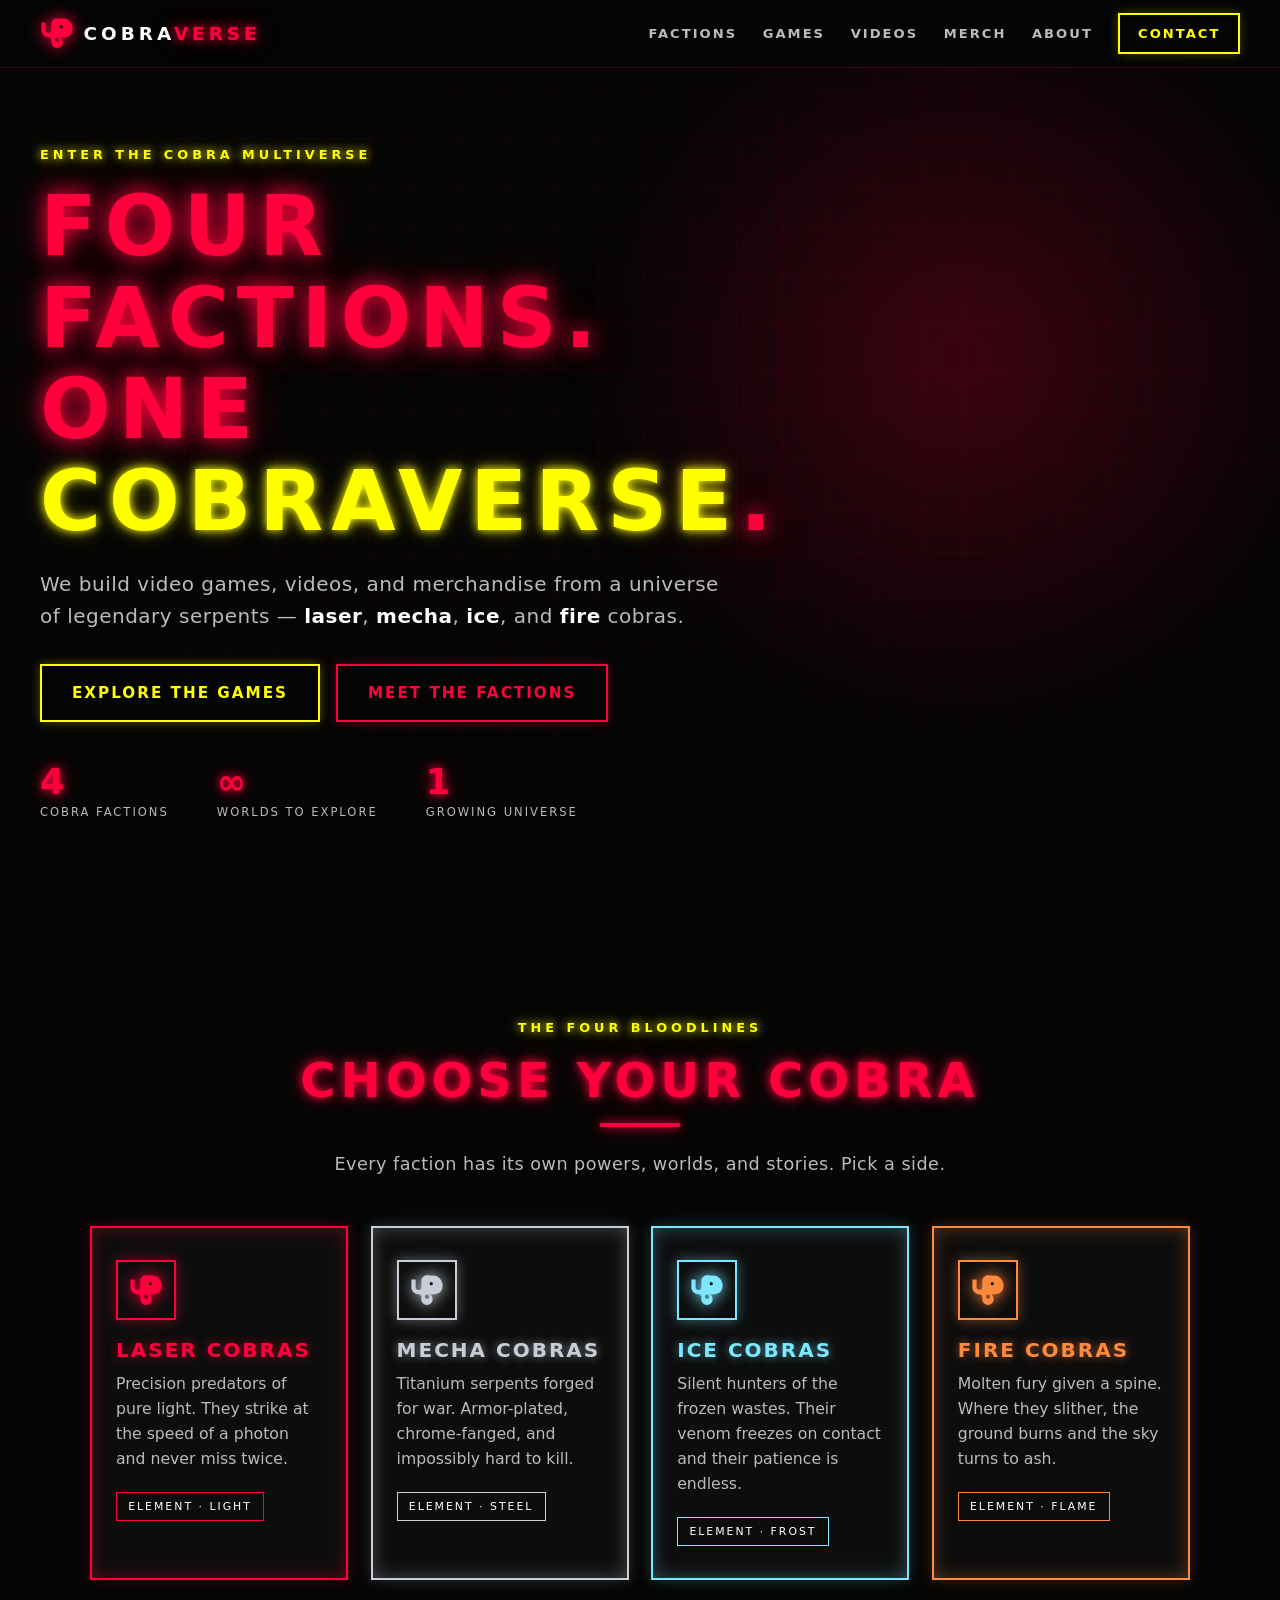
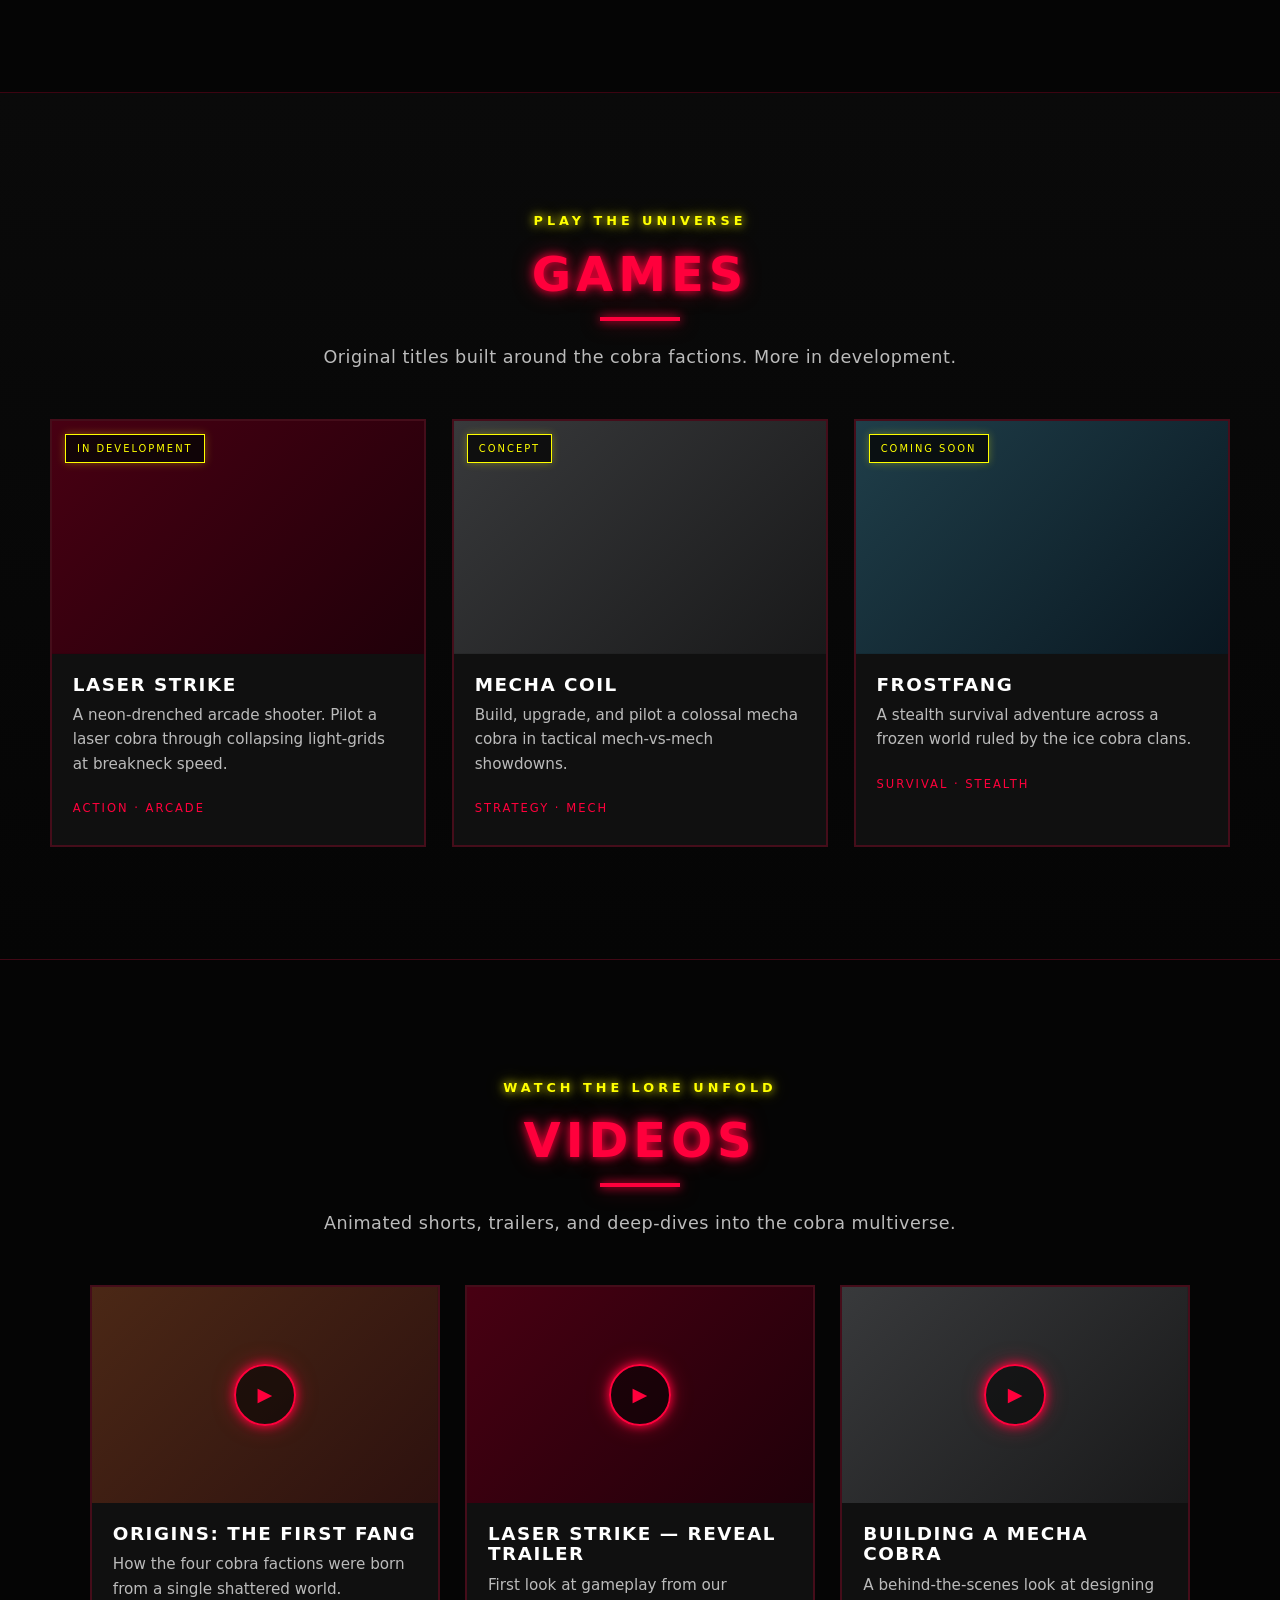
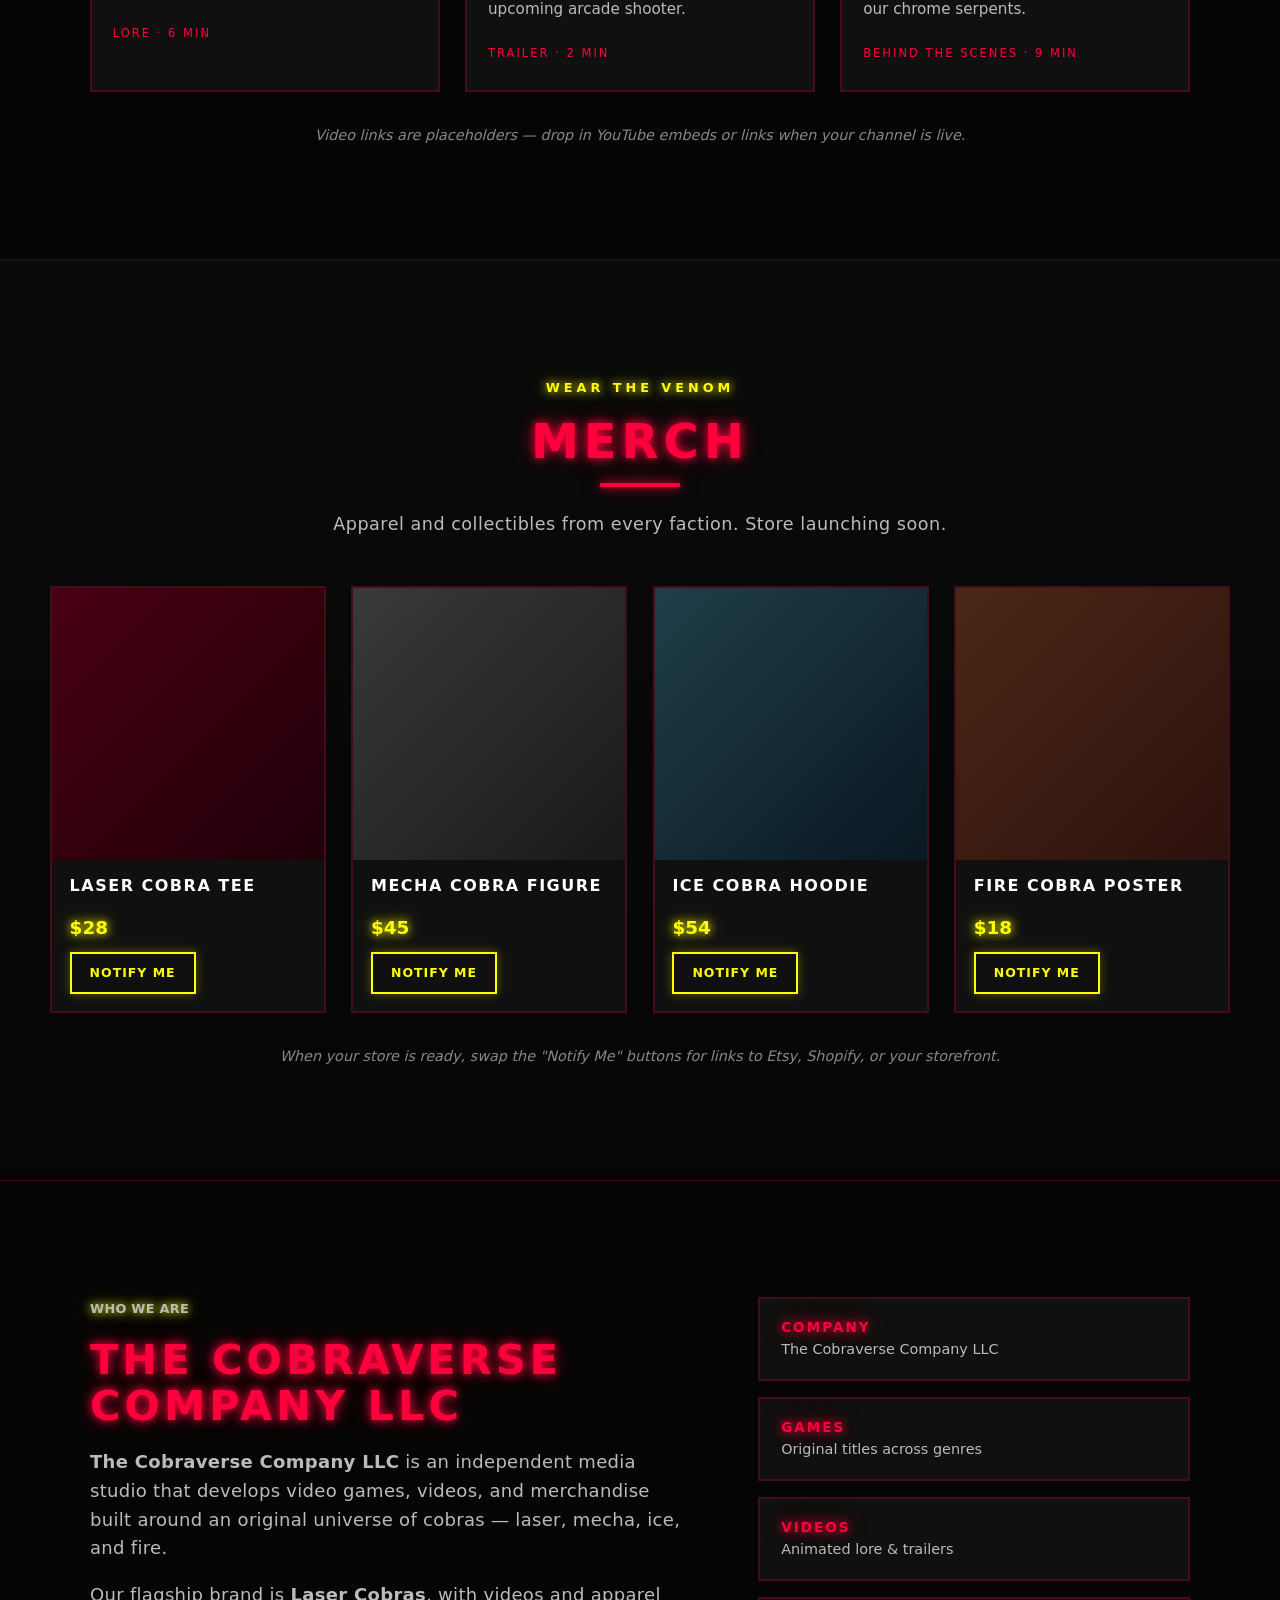
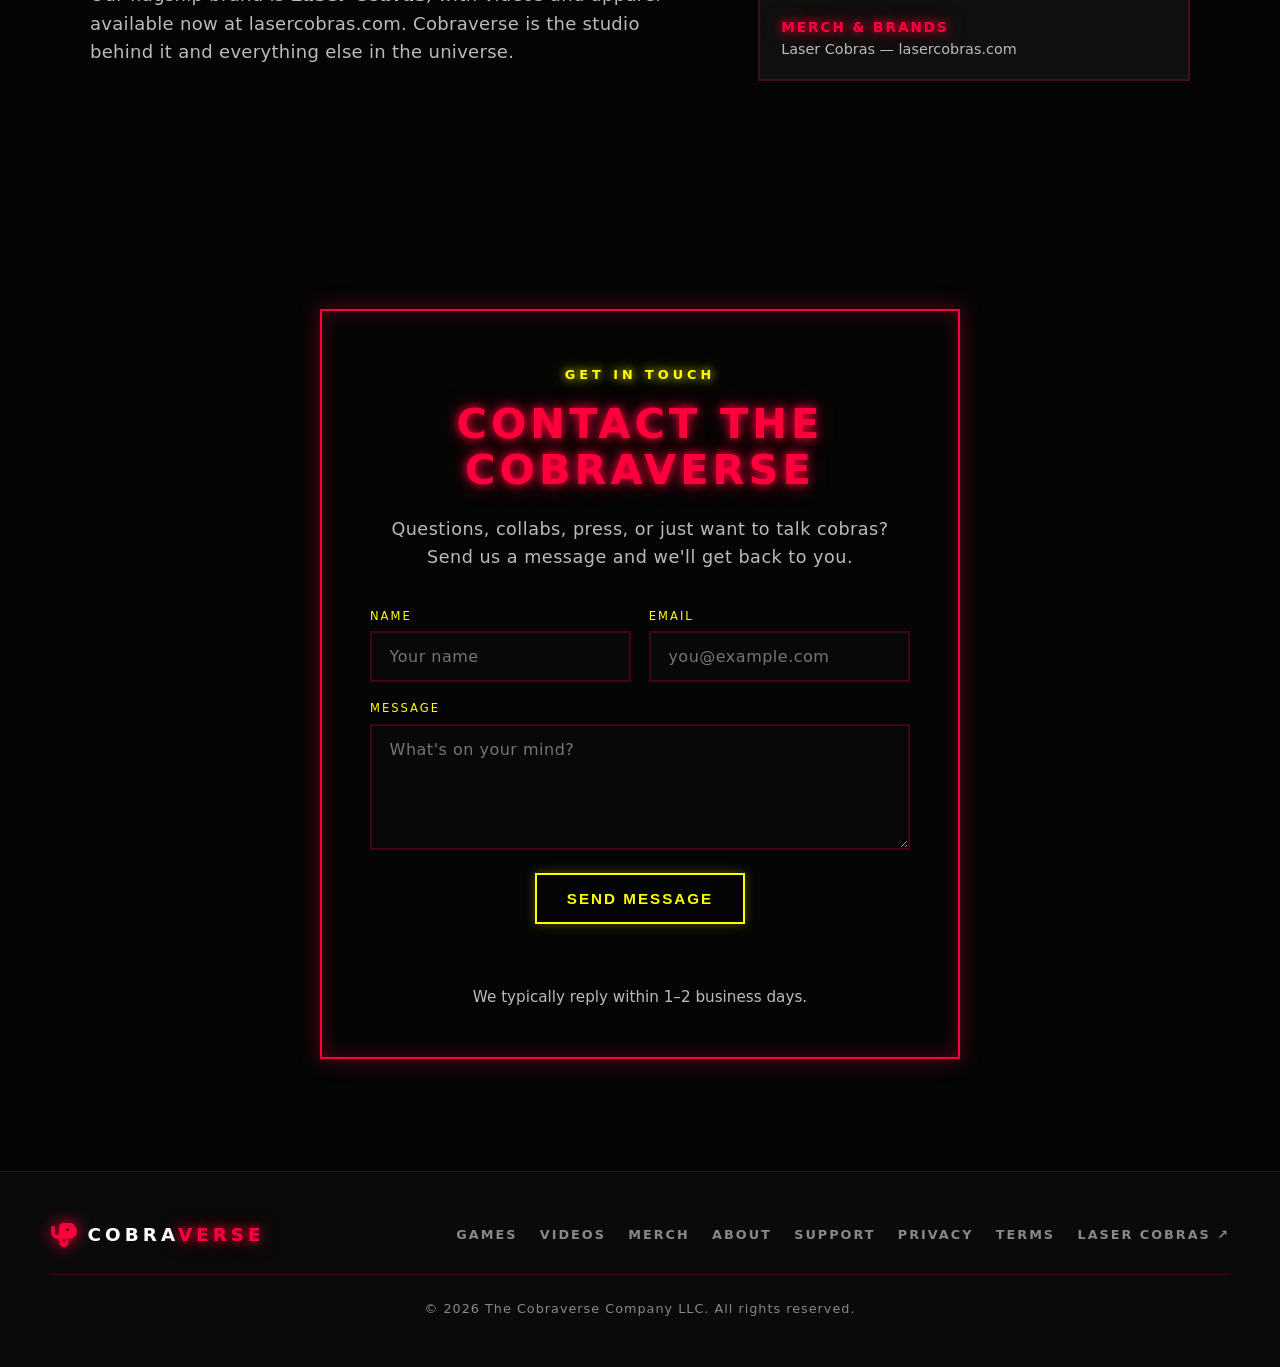
==== index.html @ 9c22b901 "added web3forms key and activated" ====
<!DOCTYPE html>
<html lang="en">
<head>
  <meta charset="UTF-8" />
  <meta name="viewport" content="width=device-width, initial-scale=1.0" />
  <title>Cobraverse — Games, Videos & Merch of the Cobra Multiverse</title>
  <meta name="description" content="Cobraverse builds video games, videos, and merchandise centered on the cobra multiverse — laser cobras, mecha cobras, ice cobras, and fire cobras." />
  <meta name="theme-color" content="#05060a" />

  <!-- Open Graph / social sharing -->
  <meta property="og:title" content="Cobraverse" />
  <meta property="og:description" content="Games, videos & merch from the cobra multiverse. Laser. Mecha. Ice. Fire." />
  <meta property="og:type" content="website" />
  <meta property="og:url" content="https://cobraverse.net" />

  <link rel="icon" href="assets/favicon.svg" type="image/svg+xml" />
  <link rel="stylesheet" href="styles.css" />
</head>
<body>
  <!-- ===== NAV ===== -->
  <header class="nav" id="top">
    <a href="#top" class="brand" aria-label="Cobraverse home">
      <svg class="brand-mark" viewBox="0 0 48 48" width="34" height="34" aria-hidden="true">
        <use href="#cobra-glyph" />
      </svg>
      <span class="brand-text">COBRA<span class="brand-accent">VERSE</span></span>
    </a>
    <nav class="nav-links" aria-label="Primary">
      <a href="#factions">Factions</a>
      <a href="#games">Games</a>
      <a href="#videos">Videos</a>
      <a href="#merch">Merch</a>
      <a href="#about">About</a>
      <a href="#contact" class="nav-cta">Contact</a>
    </nav>
    <button class="nav-toggle" aria-label="Toggle menu" aria-expanded="false">
      <span></span><span></span><span></span>
    </button>
  </header>

  <!-- ===== HERO ===== -->
  <section class="hero">
    <div class="hero-grid" aria-hidden="true"></div>
    <div class="hero-glow" aria-hidden="true"></div>
    <div class="hero-inner">
      <p class="eyebrow">Enter the cobra multiverse</p>
      <h1 class="hero-title">
        Four factions.<br />
        One <span class="grad-text">Cobraverse</span>.
      </h1>
      <p class="hero-sub">
        We build video games, videos, and merchandise from a universe of
        legendary serpents — <strong>laser</strong>, <strong>mecha</strong>,
        <strong>ice</strong>, and <strong>fire</strong> cobras.
      </p>
      <div class="hero-actions">
        <a href="#games" class="btn btn-primary">Explore the Games</a>
        <a href="#factions" class="btn btn-ghost">Meet the Factions</a>
      </div>
      <div class="hero-stats">
        <div><span class="stat-num">4</span><span class="stat-label">Cobra Factions</span></div>
        <div><span class="stat-num">∞</span><span class="stat-label">Worlds to Explore</span></div>
        <div><span class="stat-num">1</span><span class="stat-label">Growing Universe</span></div>
      </div>
    </div>
  </section>

  <!-- ===== FACTIONS ===== -->
  <section class="section" id="factions">
    <div class="section-head">
      <p class="eyebrow">The four bloodlines</p>
      <h2>Choose your cobra</h2>
      <p class="section-lead">Every faction has its own powers, worlds, and stories. Pick a side.</p>
    </div>

    <div class="factions">
      <article class="faction" style="--accent:#ff003c;--accent-2:#ff2d5e">
        <div class="faction-icon"><svg viewBox="0 0 48 48" aria-hidden="true"><use href="#cobra-glyph"/></svg></div>
        <h3>Laser Cobras</h3>
        <p>Precision predators of pure light. They strike at the speed of a photon and never miss twice.</p>
        <span class="faction-tag">Element · Light</span>
      </article>
      <article class="faction" style="--accent:#c8ced8;--accent-2:#7b8aa5">
        <div class="faction-icon"><svg viewBox="0 0 48 48" aria-hidden="true"><use href="#cobra-glyph"/></svg></div>
        <h3>Mecha Cobras</h3>
        <p>Titanium serpents forged for war. Armor-plated, chrome-fanged, and impossibly hard to kill.</p>
        <span class="faction-tag">Element · Steel</span>
      </article>
      <article class="faction" style="--accent:#7ce7ff;--accent-2:#2b6bff">
        <div class="faction-icon"><svg viewBox="0 0 48 48" aria-hidden="true"><use href="#cobra-glyph"/></svg></div>
        <h3>Ice Cobras</h3>
        <p>Silent hunters of the frozen wastes. Their venom freezes on contact and their patience is endless.</p>
        <span class="faction-tag">Element · Frost</span>
      </article>
      <article class="faction" style="--accent:#ff8a3d;--accent-2:#ff2d2d">
        <div class="faction-icon"><svg viewBox="0 0 48 48" aria-hidden="true"><use href="#cobra-glyph"/></svg></div>
        <h3>Fire Cobras</h3>
        <p>Molten fury given a spine. Where they slither, the ground burns and the sky turns to ash.</p>
        <span class="faction-tag">Element · Flame</span>
      </article>
    </div>
  </section>

  <!-- ===== GAMES ===== -->
  <section class="section alt" id="games">
    <div class="section-head">
      <p class="eyebrow">Play the universe</p>
      <h2>Games</h2>
      <p class="section-lead">Original titles built around the cobra factions. More in development.</p>
    </div>

    <div class="cards">
      <article class="card">
        <div class="card-media media-laser"><span class="badge">In Development</span></div>
        <div class="card-body">
          <h3>Laser Strike</h3>
          <p>A neon-drenched arcade shooter. Pilot a laser cobra through collapsing light-grids at breakneck speed.</p>
          <span class="card-meta">Action · Arcade</span>
        </div>
      </article>
      <article class="card">
        <div class="card-media media-mecha"><span class="badge">Concept</span></div>
        <div class="card-body">
          <h3>Mecha Coil</h3>
          <p>Build, upgrade, and pilot a colossal mecha cobra in tactical mech-vs-mech showdowns.</p>
          <span class="card-meta">Strategy · Mech</span>
        </div>
      </article>
      <article class="card">
        <div class="card-media media-ice"><span class="badge">Coming Soon</span></div>
        <div class="card-body">
          <h3>Frostfang</h3>
          <p>A stealth survival adventure across a frozen world ruled by the ice cobra clans.</p>
          <span class="card-meta">Survival · Stealth</span>
        </div>
      </article>
    </div>
  </section>

  <!-- ===== VIDEOS ===== -->
  <section class="section" id="videos">
    <div class="section-head">
      <p class="eyebrow">Watch the lore unfold</p>
      <h2>Videos</h2>
      <p class="section-lead">Animated shorts, trailers, and deep-dives into the cobra multiverse.</p>
    </div>

    <div class="cards">
      <article class="card video-card">
        <div class="card-media media-fire"><span class="play">▶</span></div>
        <div class="card-body">
          <h3>Origins: The First Fang</h3>
          <p>How the four cobra factions were born from a single shattered world.</p>
          <span class="card-meta">Lore · 6 min</span>
        </div>
      </article>
      <article class="card video-card">
        <div class="card-media media-laser"><span class="play">▶</span></div>
        <div class="card-body">
          <h3>Laser Strike — Reveal Trailer</h3>
          <p>First look at gameplay from our upcoming arcade shooter.</p>
          <span class="card-meta">Trailer · 2 min</span>
        </div>
      </article>
      <article class="card video-card">
        <div class="card-media media-mecha"><span class="play">▶</span></div>
        <div class="card-body">
          <h3>Building a Mecha Cobra</h3>
          <p>A behind-the-scenes look at designing our chrome serpents.</p>
          <span class="card-meta">Behind the scenes · 9 min</span>
        </div>
      </article>
    </div>
    <p class="section-note">Video links are placeholders — drop in YouTube embeds or links when your channel is live.</p>
  </section>

  <!-- ===== MERCH ===== -->
  <section class="section alt" id="merch">
    <div class="section-head">
      <p class="eyebrow">Wear the venom</p>
      <h2>Merch</h2>
      <p class="section-lead">Apparel and collectibles from every faction. Store launching soon.</p>
    </div>

    <div class="cards merch-cards">
      <article class="card merch">
        <div class="card-media media-laser"></div>
        <div class="card-body">
          <h3>Laser Cobra Tee</h3>
          <span class="price">$28</span>
          <a href="#contact" class="btn btn-small">Notify Me</a>
        </div>
      </article>
      <article class="card merch">
        <div class="card-media media-mecha"></div>
        <div class="card-body">
          <h3>Mecha Cobra Figure</h3>
          <span class="price">$45</span>
          <a href="#contact" class="btn btn-small">Notify Me</a>
        </div>
      </article>
      <article class="card merch">
        <div class="card-media media-ice"></div>
        <div class="card-body">
          <h3>Ice Cobra Hoodie</h3>
          <span class="price">$54</span>
          <a href="#contact" class="btn btn-small">Notify Me</a>
        </div>
      </article>
      <article class="card merch">
        <div class="card-media media-fire"></div>
        <div class="card-body">
          <h3>Fire Cobra Poster</h3>
          <span class="price">$18</span>
          <a href="#contact" class="btn btn-small">Notify Me</a>
        </div>
      </article>
    </div>
    <p class="section-note">When your store is ready, swap the "Notify Me" buttons for links to Etsy, Shopify, or your storefront.</p>
  </section>

  <!-- ===== ABOUT ===== -->
  <section class="section about" id="about">
    <div class="about-grid">
      <div>
        <p class="eyebrow">Who we are</p>
        <h2>The Cobraverse Company LLC</h2>
        <p>
          <strong>The Cobraverse Company LLC</strong> is an independent media
          studio that develops video games, videos, and merchandise built around
          an original universe of cobras — laser, mecha, ice, and fire.
        </p>
        <p>
          Our flagship brand is <strong>Laser Cobras</strong>, with videos and
          apparel available now at
          <a href="https://lasercobras.com" target="_blank" rel="noopener">lasercobras.com</a>.
          Cobraverse is the studio behind it and everything else in the universe.
        </p>
      </div>
      <ul class="about-list">
        <li><strong>Company</strong><span>The Cobraverse Company LLC</span></li>
        <li><strong>Games</strong><span>Original titles across genres</span></li>
        <li><strong>Videos</strong><span>Animated lore &amp; trailers</span></li>
        <li><strong>Merch &amp; Brands</strong><span>Laser Cobras — lasercobras.com</span></li>
      </ul>
    </div>
  </section>

  <!-- ===== CONTACT / NEWSLETTER ===== -->
  <section class="section contact" id="contact">
    <div class="contact-inner">
      <p class="eyebrow">Get in touch</p>
      <h2>Contact the Cobraverse</h2>
      <p class="section-lead">Questions, collabs, press, or just want to talk cobras? Send us a message and we'll get back to you.</p>

      <!--
        This form emails you via Web3Forms (free, no account needed).
        SETUP: go to https://web3forms.com, enter your company email, and
        they'll email you an "access key". Paste it into the value below,
        replacing YOUR_WEB3FORMS_ACCESS_KEY. Submissions land in your inbox
        without exposing your email address on the page.
      -->
      <form class="contact-form" id="contact-form" data-endpoint="https://api.web3forms.com/submit">
        <input type="hidden" name="access_key" value="da7d3cef-fcfe-419f-ab47-0f687cd236f9" />
        <input type="hidden" name="subject" value="New message from cobraverse.net" />
        <input type="hidden" name="from_name" value="Cobraverse Website" />
        <!-- Spam honeypot: real people leave this empty -->
        <input type="checkbox" name="botcheck" tabindex="-1" autocomplete="off" style="display:none" aria-hidden="true" />

        <div class="field-row">
          <label class="field">
            <span>Name</span>
            <input type="text" name="name" placeholder="Your name" required />
          </label>
          <label class="field">
            <span>Email</span>
            <input type="email" name="email" placeholder="you@example.com" required />
          </label>
        </div>
        <label class="field">
          <span>Message</span>
          <textarea name="message" rows="5" placeholder="What's on your mind?" required></textarea>
        </label>
        <button type="submit" class="btn btn-primary">Send Message</button>
        <p class="form-status" id="form-status" role="status" aria-live="polite"></p>
      </form>
      <p class="contact-alt">We typically reply within 1–2 business days.</p>
    </div>
  </section>

  <!-- ===== FOOTER ===== -->
  <footer class="footer">
    <div class="footer-inner">
      <div class="brand">
        <svg class="brand-mark" viewBox="0 0 48 48" width="28" height="28" aria-hidden="true"><use href="#cobra-glyph"/></svg>
        <span class="brand-text">COBRA<span class="brand-accent">VERSE</span></span>
      </div>
      <nav class="footer-links" aria-label="Footer">
        <a href="#games">Games</a>
        <a href="#videos">Videos</a>
        <a href="#merch">Merch</a>
        <a href="#about">About</a>
        <a href="support.html">Support</a>
        <a href="privacy.html">Privacy</a>
        <a href="terms.html">Terms</a>
        <a href="https://lasercobras.com" target="_blank" rel="noopener">Laser Cobras ↗</a>
      </nav>
      <p class="copyright">© <span id="year"></span> The Cobraverse Company LLC. All rights reserved.</p>
    </div>
  </footer>

  <!-- Shared SVG cobra glyph (referenced via <use>) -->
  <svg width="0" height="0" style="position:absolute" aria-hidden="true">
    <symbol id="cobra-glyph" viewBox="0 0 48 48">
      <path fill="currentColor" d="M24 3c-4.4 0-8 3.6-8 8v9c0 2.2-1.8 4-4 4s-4-1.8-4-4V9H2v11c0 5.5 4.5 10 10 10 2.2 0 4 1.8 4 4v3c0 4.4 3.6 8 8 8s8-3.6 8-8c0-2.8-1.4-5.2-3.6-6.6C42.3 30.9 46 24.9 46 18c0-1.3-.2-2.6-.5-3.8C44 8 39 3.5 33 3.5c-1 0-2 .1-3 .4C28.6 3.3 26.4 3 24 3zm0 33.5a3 3 0 110-6 3 3 0 010 6z"/>
      <circle cx="30" cy="15" r="2.2" fill="#05060a"/>
    </symbol>
  </svg>

  <script src="script.js"></script>

  <!--
    Visitor analytics via GoatCounter (privacy-friendly, no cookies).
    SETUP: this points at "cobraverse.goatcounter.com". Log in to your
    GoatCounter account (the same one used for lasercobras) and add a new
    site with the code "cobraverse" so it resolves. To instead share the
    existing site's stats, change the code below to "lasercobras".
    Dashboard: https://cobraverse.goatcounter.com
  -->
  <script data-goatcounter="https://cobraverse.goatcounter.com/count"
          async src="//gc.zgo.at/count.js"></script>
</body>
</html>
---- styles.css ----
/* ============================================================
   COBRAVERSE — styles.css
   Neon arcade style matched to lasercobras.com:
   red (#ff003c) + yellow (#ffff00) on near-black, heavy glow,
   uppercase wide-tracked type, Segoe UI.
   Plain CSS, no build step. Hosted on GitHub Pages.
   ============================================================ */

:root {
  --bg:        #050505;
  --bg-2:      #0a0a0a;
  --bg-3:      #0d0d0d;
  --surface:   #101010;
  --red:       #ff003c;   /* laser red — primary accent */
  --yellow:    #ffff00;   /* neon yellow — secondary accent */
  --text:      #ffffff;
  --muted:     #bbbbbb;
  --muted-2:   #888888;
  --line:      rgba(255,0,60,0.22);
  --radius:    4px;
  --maxw:      1180px;
  --ease:      cubic-bezier(.2,.7,.2,1);
  --glow-red:  0 0 10px #ff003c, 0 0 20px rgba(255,0,60,.5);
  --glow-yel:  0 0 10px #ffff00, 0 0 20px rgba(255,255,0,.4);
}

* { margin: 0; padding: 0; box-sizing: border-box; }

html { scroll-behavior: smooth; scroll-padding-top: 84px; overflow-x: hidden; }

body {
  background-color: var(--bg);
  color: var(--text);
  font-family: 'Segoe UI', system-ui, -apple-system, Roboto, sans-serif;
  font-size: 18px;
  line-height: 1.6;
  -webkit-font-smoothing: antialiased;
  overflow-x: hidden;
}

h1, h2, h3 { text-transform: uppercase; line-height: 1.1; }

a { color: inherit; text-decoration: none; }
img { max-width: 100%; display: block; }

/* Reusable neon divider (matches .laser-divider on lasercobras.com) */
.laser-divider {
  height: 1px;
  width: 80%;
  max-width: 1000px;
  background: linear-gradient(90deg, transparent, var(--red), transparent);
  margin: 0 auto;
  box-shadow: 0 0 10px var(--red);
}
.glow-bar {
  height: 4px; width: 90px;
  background: var(--red);
  margin: 18px auto 0;
  box-shadow: var(--glow-red);
}

/* ---------- Buttons ---------- */
.btn {
  display: inline-flex;
  align-items: center;
  justify-content: center;
  gap: .5rem;
  padding: 15px 30px;
  font-weight: 800;
  font-size: .95rem;
  letter-spacing: 2px;
  text-transform: uppercase;
  cursor: pointer;
  background: transparent;
  border: 2px solid var(--yellow);
  color: var(--yellow) !important;
  box-shadow: 0 0 10px rgba(255,255,0,.3);
  transition: all .3s ease;
}
.btn-primary:hover {
  background: var(--yellow);
  color: #000 !important;
  box-shadow: 0 0 25px var(--yellow);
  transform: scale(1.05);
}
.btn-ghost {
  border-color: var(--red);
  color: var(--red) !important;
  box-shadow: 0 0 10px rgba(255,0,60,.3);
}
.btn-ghost:hover {
  background: var(--red);
  color: #000 !important;
  box-shadow: 0 0 25px var(--red);
  transform: scale(1.05);
}
.btn-small { padding: 9px 18px; font-size: .78rem; letter-spacing: 1px; }

/* ---------- Nav ---------- */
.nav {
  position: fixed; top: 0; left: 0; right: 0; z-index: 50;
  display: flex; align-items: center; justify-content: space-between;
  padding: .8rem clamp(1rem, 4vw, 2.5rem);
  background: rgba(5,5,5,.82);
  backdrop-filter: blur(10px);
  border-bottom: 1px solid var(--line);
}
.brand { display: flex; align-items: center; gap: .6rem; }
.brand-mark { color: var(--red); filter: drop-shadow(0 0 8px var(--red)); }
.brand-text { font-weight: 800; font-size: 1.15rem; letter-spacing: 4px; text-transform: uppercase; }
.brand-accent { color: var(--red); text-shadow: var(--glow-red); }

.nav-links { display: flex; align-items: center; gap: clamp(1rem, 2vw, 1.7rem); }
.nav-links a {
  font-weight: 700; font-size: .82rem; letter-spacing: 2px; text-transform: uppercase;
  color: var(--muted); transition: color .2s, text-shadow .2s;
}
.nav-links a:hover { color: var(--red); text-shadow: var(--glow-red); }
.nav-cta {
  padding: .5rem 1.1rem;
  border: 2px solid var(--yellow);
  color: var(--yellow) !important;
  box-shadow: 0 0 10px rgba(255,255,0,.25);
}
.nav-cta:hover { background: var(--yellow); color: #000 !important; text-shadow: none !important; }

.nav-toggle { display: none; flex-direction: column; gap: 5px; background: none; border: none; cursor: pointer; padding: 6px; }
.nav-toggle span { width: 26px; height: 2px; background: var(--red); border-radius: 2px; box-shadow: var(--glow-red); transition: .3s; }

/* ---------- Hero ---------- */
.hero {
  position: relative;
  min-height: 100vh;
  display: flex;
  align-items: center;
  padding: 120px clamp(1rem, 4vw, 2.5rem) 60px;
  overflow: hidden;
}
.hero-grid {
  position: absolute; inset: 0;
  background-image:
    linear-gradient(rgba(255,0,60,.06) 1px, transparent 1px),
    linear-gradient(90deg, rgba(255,0,60,.06) 1px, transparent 1px);
  background-size: 46px 46px;
  mask-image: radial-gradient(ellipse 80% 60% at 50% 40%, #000 40%, transparent 100%);
  animation: gridpan 30s linear infinite;
}
@keyframes gridpan { to { background-position: 46px 46px; } }
.hero-glow {
  position: absolute; top: -10%; right: -10%;
  width: 70vw; height: 70vw; max-width: 900px; max-height: 900px;
  background: radial-gradient(circle, rgba(255,0,60,.22), transparent 60%);
  filter: blur(20px); pointer-events: none;
}
.hero::after {
  /* Hero cobra art — drop your image at assets/hero.png (transparent PNG best) */
  content: "";
  position: absolute; right: clamp(-6rem, -2vw, 0px); bottom: 0;
  width: min(52vw, 720px); height: 90%;
  background: url('assets/hero.png') no-repeat center right / contain;
  filter: drop-shadow(0 0 40px rgba(255,0,60,.55));
  pointer-events: none; opacity: .96;
  animation: pulse 4s infinite ease-in-out;
}
@keyframes pulse { 0%,100% { transform: scale(1); } 50% { transform: scale(1.03); } }
.hero-inner { position: relative; z-index: 2; max-width: 700px; }

.eyebrow {
  display: inline-block; margin-bottom: 1rem;
  font-size: .8rem; font-weight: 800; letter-spacing: 4px; text-transform: uppercase;
  color: var(--yellow); text-shadow: var(--glow-yel);
}
.hero-title {
  margin-bottom: 1.3rem;
  font-size: clamp(2.6rem, 8vw, 5.2rem);
  font-weight: 800;
  letter-spacing: 8px;
  color: var(--red);
  text-shadow: 0 0 20px #ff003c, 0 0 40px rgba(255,0,60,.5);
}
.grad-text { color: var(--yellow); text-shadow: var(--glow-yel); }
.hero-sub { font-size: clamp(1.05rem, 2vw, 1.25rem); color: var(--muted); max-width: 34em; letter-spacing: .5px; }
.hero-sub strong { color: var(--text); }
.hero-actions { display: flex; flex-wrap: wrap; gap: 1rem; margin: 2rem 0 2.6rem; }

.hero-stats { display: flex; gap: clamp(1.5rem, 4vw, 3rem); }
.hero-stats > div { display: flex; flex-direction: column; }
.stat-num { font-size: 2.2rem; font-weight: 800; color: var(--red); text-shadow: var(--glow-red); line-height: 1; }
.stat-label { font-size: .72rem; color: var(--muted); text-transform: uppercase; letter-spacing: 2px; margin-top: 4px; }

/* ---------- Sections ---------- */
.section { padding: clamp(4rem, 9vw, 7rem) clamp(1rem, 4vw, 2.5rem); max-width: var(--maxw); margin: 0 auto; }
.section.alt { max-width: none; background: linear-gradient(180deg, var(--bg-2), var(--bg)); border-top: 1px solid var(--line); border-bottom: 1px solid var(--line); }
.section.alt > * { max-width: var(--maxw); margin-left: auto; margin-right: auto; }
.section-head { text-align: center; max-width: 680px; margin: 0 auto 3rem; }
.section-head h2 {
  font-size: clamp(2rem, 5vw, 3rem); letter-spacing: 5px; margin-bottom: .3rem;
  color: var(--red); text-shadow: var(--glow-red);
}
.section-head .eyebrow { color: var(--yellow); }
.section-head h2::after { content: ""; display: block; height: 4px; width: 80px; margin: 16px auto 0; background: var(--red); box-shadow: var(--glow-red); }
.section-lead { color: var(--muted); font-size: 1.1rem; margin-top: 1.4rem; letter-spacing: .5px; }
.section-note { text-align: center; color: var(--muted-2); font-size: .9rem; margin-top: 2rem; font-style: italic; }

/* ---------- Factions ---------- */
.factions { display: grid; grid-template-columns: repeat(4, 1fr); gap: 1.4rem; }
.faction {
  position: relative;
  padding: 2rem 1.5rem;
  border: 2px solid var(--accent);
  background: var(--bg-3);
  box-shadow: inset 0 0 18px color-mix(in srgb, var(--accent) 30%, transparent), 0 0 14px color-mix(in srgb, var(--accent) 22%, transparent);
  overflow: hidden;
  transition: transform .3s var(--ease), box-shadow .3s;
}
.faction:hover {
  transform: translateY(-6px);
  box-shadow: inset 0 0 26px color-mix(in srgb, var(--accent) 45%, transparent), 0 0 26px color-mix(in srgb, var(--accent) 45%, transparent);
}
.faction-icon {
  width: 60px; height: 60px; display: grid; place-items: center;
  border: 2px solid var(--accent); color: var(--accent);
  box-shadow: 0 0 12px color-mix(in srgb, var(--accent) 45%, transparent);
  margin-bottom: 1.2rem;
}
.faction-icon svg { width: 34px; height: 34px; filter: drop-shadow(0 0 8px var(--accent)); }
.faction h3 { margin-bottom: .6rem; font-size: 1.25rem; letter-spacing: 2px; color: var(--accent); text-shadow: 0 0 10px color-mix(in srgb, var(--accent) 60%, transparent); }
.faction p { margin-bottom: 1.2rem; color: var(--muted); font-size: .98rem; }
.faction-tag {
  display: inline-block; font-size: .68rem; letter-spacing: 2px; text-transform: uppercase;
  color: var(--text); padding: .3rem .7rem; border: 1px solid var(--accent);
}

/* ---------- Cards (games / videos / merch) ---------- */
.cards { display: grid; grid-template-columns: repeat(3, 1fr); gap: 1.6rem; }
.merch-cards { grid-template-columns: repeat(4, 1fr); }
.card {
  border: 2px solid var(--line);
  background: var(--surface);
  overflow: hidden;
  transition: transform .3s var(--ease), border-color .3s, box-shadow .3s;
}
.card:hover { transform: translateY(-6px); border-color: var(--red); box-shadow: inset 0 0 18px rgba(255,0,60,.18), 0 0 22px rgba(255,0,60,.35); }
.card-media { position: relative; aspect-ratio: 16 / 10; background-size: cover; background-position: center; display: grid; place-items: center; }
.merch .card-media { aspect-ratio: 1 / 1; }
/* Faction-tinted image slots (gradient fallback until real images are added) */
.media-laser { background-image: url('assets/laser.png'), linear-gradient(135deg,#ff003c33,#7a001c11); background-color:#1a0008; }
.media-mecha { background-image: url('assets/mecha.png'), linear-gradient(135deg,#c8ced833,#5a606c11); background-color:#141414; }
.media-ice   { background-image: url('assets/ice.png'),   linear-gradient(135deg,#7ce7ff33,#1b4a6611); background-color:#08141c; }
.media-fire  { background-image: url('assets/fire.png'),  linear-gradient(135deg,#ff8a3d33,#ff2d2d11); background-color:#1e0f0c; }
.media-laser, .media-mecha, .media-ice, .media-fire { background-repeat:no-repeat; background-position:center; background-size:cover; }

.badge {
  position: absolute; top: .8rem; left: .8rem;
  font-size: .62rem; letter-spacing: 2px; text-transform: uppercase;
  padding: .35rem .7rem;
  background: rgba(5,5,5,.8); border: 1px solid var(--yellow); color: var(--yellow);
  box-shadow: 0 0 8px rgba(255,255,0,.3);
}
.play {
  width: 62px; height: 62px; border-radius: 50%; display: grid; place-items: center;
  background: rgba(5,5,5,.55); border: 2px solid var(--red); color: var(--red);
  font-size: 1.2rem; box-shadow: var(--glow-red); transition: transform .2s, background .2s, color .2s;
}
.video-card:hover .play { transform: scale(1.12); background: var(--red); color: #000; }
.card-body { padding: 1.3rem 1.3rem 1.5rem; }
.card-body h3 { margin-bottom: .5rem; font-size: 1.15rem; letter-spacing: 1.5px; color: var(--text); }
.card-body p { margin-bottom: 1rem; color: var(--muted); font-size: .95rem; }
.card-meta { font-size: .72rem; letter-spacing: 2px; text-transform: uppercase; color: var(--red); }

.merch .card-body { display: flex; flex-direction: column; align-items: flex-start; gap: .6rem; padding: 1.1rem; }
.merch .card-body h3 { font-size: 1rem; }
.price { font-weight: 800; color: var(--yellow); font-size: 1.15rem; text-shadow: var(--glow-yel); }

/* ---------- About ---------- */
.about-grid { display: grid; grid-template-columns: 1.4fr 1fr; gap: clamp(2rem, 5vw, 4rem); align-items: center; }
.about h2 { font-size: clamp(1.8rem, 4vw, 2.6rem); letter-spacing: 4px; margin-bottom: 1.2rem; color: var(--red); text-shadow: var(--glow-red); }
.about p { color: var(--muted); margin-bottom: 1.1rem; letter-spacing: .3px; }
.about-list { list-style: none; display: grid; gap: 1rem; }
.about-list li {
  display: flex; flex-direction: column;
  padding: 1.1rem 1.3rem; border: 2px solid var(--line); background: var(--surface);
}
.about-list strong { color: var(--red); font-size: .85rem; letter-spacing: 2px; text-transform: uppercase; text-shadow: var(--glow-red); }
.about-list span { color: var(--muted); font-size: .9rem; }

/* ---------- Contact ---------- */
.contact { text-align: center; }
.contact-inner {
  max-width: 640px; margin: 0 auto;
  border: 2px solid var(--red);
  box-shadow: inset 0 0 20px rgba(255,0,60,.25), 0 0 20px rgba(255,0,60,.35);
  padding: clamp(1.6rem, 5vw, 3rem);
}
.contact h2 { font-size: clamp(1.8rem, 4vw, 2.6rem); letter-spacing: 4px; margin-bottom: .3rem; color: var(--red); text-shadow: var(--glow-red); }
.contact-form { margin: 2.2rem 0 1rem; text-align: left; display: grid; gap: 1.1rem; }
.field-row { display: grid; grid-template-columns: 1fr 1fr; gap: 1.1rem; }
.field { display: flex; flex-direction: column; gap: .4rem; }
.field > span { font-size: .72rem; letter-spacing: 2px; text-transform: uppercase; color: var(--yellow); }
.contact-form input,
.contact-form textarea {
  width: 100%; padding: .85rem 1.1rem;
  border: 2px solid var(--line); background: #080808; color: var(--text);
  font-family: inherit; font-size: 1rem; letter-spacing: .5px; resize: vertical;
}
.contact-form input:focus,
.contact-form textarea:focus { outline: none; border-color: var(--red); box-shadow: 0 0 12px rgba(255,0,60,.4); }
.contact-form .btn { justify-self: center; margin-top: .3rem; }
.form-status { text-align: center; font-size: .95rem; margin-top: .2rem; min-height: 1.2em; letter-spacing: .5px; }
.form-status.ok { color: var(--yellow); text-shadow: var(--glow-yel); }
.form-status.err { color: var(--red); text-shadow: var(--glow-red); }
.contact-alt { margin-top: 1.4rem; color: var(--muted); font-size: .95rem; }
.contact-alt a { color: var(--yellow); }

/* ---------- Footer ---------- */
.footer { border-top: 1px solid var(--line); background: var(--bg-2); padding: 3rem clamp(1rem,4vw,2.5rem); }
.footer-inner { max-width: var(--maxw); margin: 0 auto; display: flex; flex-wrap: wrap; align-items: center; justify-content: space-between; gap: 1.5rem; }
.footer-links { display: flex; flex-wrap: wrap; gap: 1.4rem; }
.footer-links a { color: var(--muted-2); font-weight: 700; font-size: .8rem; letter-spacing: 2px; text-transform: uppercase; transition: color .2s, text-shadow .2s; }
.footer-links a:hover { color: var(--red); text-shadow: var(--glow-red); }
.copyright { color: var(--muted-2); font-size: .8rem; width: 100%; text-align: center; border-top: 1px solid var(--line); padding-top: 1.5rem; letter-spacing: 1px; }
.copyright a { color: var(--red); }

/* ---------- Legal / support pages ---------- */
.legal { max-width: 820px; margin: 0 auto; padding: 130px clamp(1rem, 4vw, 2.5rem) 5rem; }
.legal .eyebrow { color: var(--yellow); }
.legal h1 { font-size: clamp(2rem, 6vw, 3rem); letter-spacing: 5px; color: var(--red); text-shadow: var(--glow-red); margin-bottom: .4rem; }
.legal .updated { color: var(--muted-2); font-size: .85rem; letter-spacing: 1px; text-transform: uppercase; margin-bottom: 2.5rem; }
.legal h2 { font-size: 1.35rem; letter-spacing: 2px; color: var(--yellow); text-shadow: var(--glow-yel); margin: 2.5rem 0 .9rem; }
.legal h3 { font-size: 1.05rem; letter-spacing: 1px; color: var(--text); margin: 1.6rem 0 .6rem; }
.legal p, .legal li { color: var(--muted); letter-spacing: .3px; }
.legal p { margin-bottom: 1rem; }
.legal ul { margin: 0 0 1rem 1.3rem; display: grid; gap: .5rem; }
.legal a { color: var(--yellow); text-decoration: underline; text-underline-offset: 3px; }
.legal a:hover { text-shadow: var(--glow-yel); }
.legal strong { color: var(--text); }
.legal .callout {
  border: 2px solid var(--red); background: var(--surface);
  box-shadow: inset 0 0 16px rgba(255,0,60,.18), 0 0 14px rgba(255,0,60,.25);
  padding: 1.4rem 1.6rem; margin: 2rem 0;
}
.legal .callout p:last-child { margin-bottom: 0; }
.legal .disclaimer { color: var(--muted-2); font-size: .85rem; font-style: italic; border-top: 1px solid var(--line); margin-top: 3rem; padding-top: 1.5rem; }
.back-link { display: inline-block; margin-bottom: 2rem; color: var(--muted); font-size: .8rem; letter-spacing: 2px; text-transform: uppercase; }
.back-link:hover { color: var(--red); text-shadow: var(--glow-red); }

/* ---------- Reveal on scroll ---------- */
.reveal { opacity: 0; transform: translateY(24px); transition: opacity .7s var(--ease), transform .7s var(--ease); }
.reveal.in { opacity: 1; transform: none; }

/* ---------- Responsive ---------- */
@media (max-width: 960px) {
  .factions { grid-template-columns: repeat(2, 1fr); }
  .cards, .merch-cards { grid-template-columns: repeat(2, 1fr); }
  .about-grid { grid-template-columns: 1fr; }
  .hero::after { opacity: .3; width: 80vw; }
  .hero-title { letter-spacing: 5px; }
}
@media (max-width: 720px) {
  .nav-links {
    position: fixed; inset: 60px 0 auto 0;
    flex-direction: column; align-items: stretch; gap: 0;
    background: rgba(5,5,5,.98); backdrop-filter: blur(12px);
    border-bottom: 1px solid var(--line);
    padding: 1rem clamp(1rem,4vw,2.5rem) 1.6rem;
    transform: translateY(-120%); transition: transform .35s var(--ease);
  }
  .nav-links.open { transform: translateY(0); }
  .nav-links a { padding: .9rem 0; border-bottom: 1px solid var(--line); }
  .nav-cta { text-align: center; margin-top: .8rem; }
  .nav-toggle { display: flex; }
  .nav-toggle.open span:nth-child(1) { transform: translateY(7px) rotate(45deg); }
  .nav-toggle.open span:nth-child(2) { opacity: 0; }
  .nav-toggle.open span:nth-child(3) { transform: translateY(-7px) rotate(-45deg); }
}
@media (max-width: 520px) {
  .cards, .merch-cards, .factions { grid-template-columns: 1fr; }
  .hero::after { display: none; }
  body { font-size: 17px; }
}

@media (prefers-reduced-motion: reduce) {
  * { animation: none !important; scroll-behavior: auto; }
  .reveal { opacity: 1; transform: none; transition: none; }
}
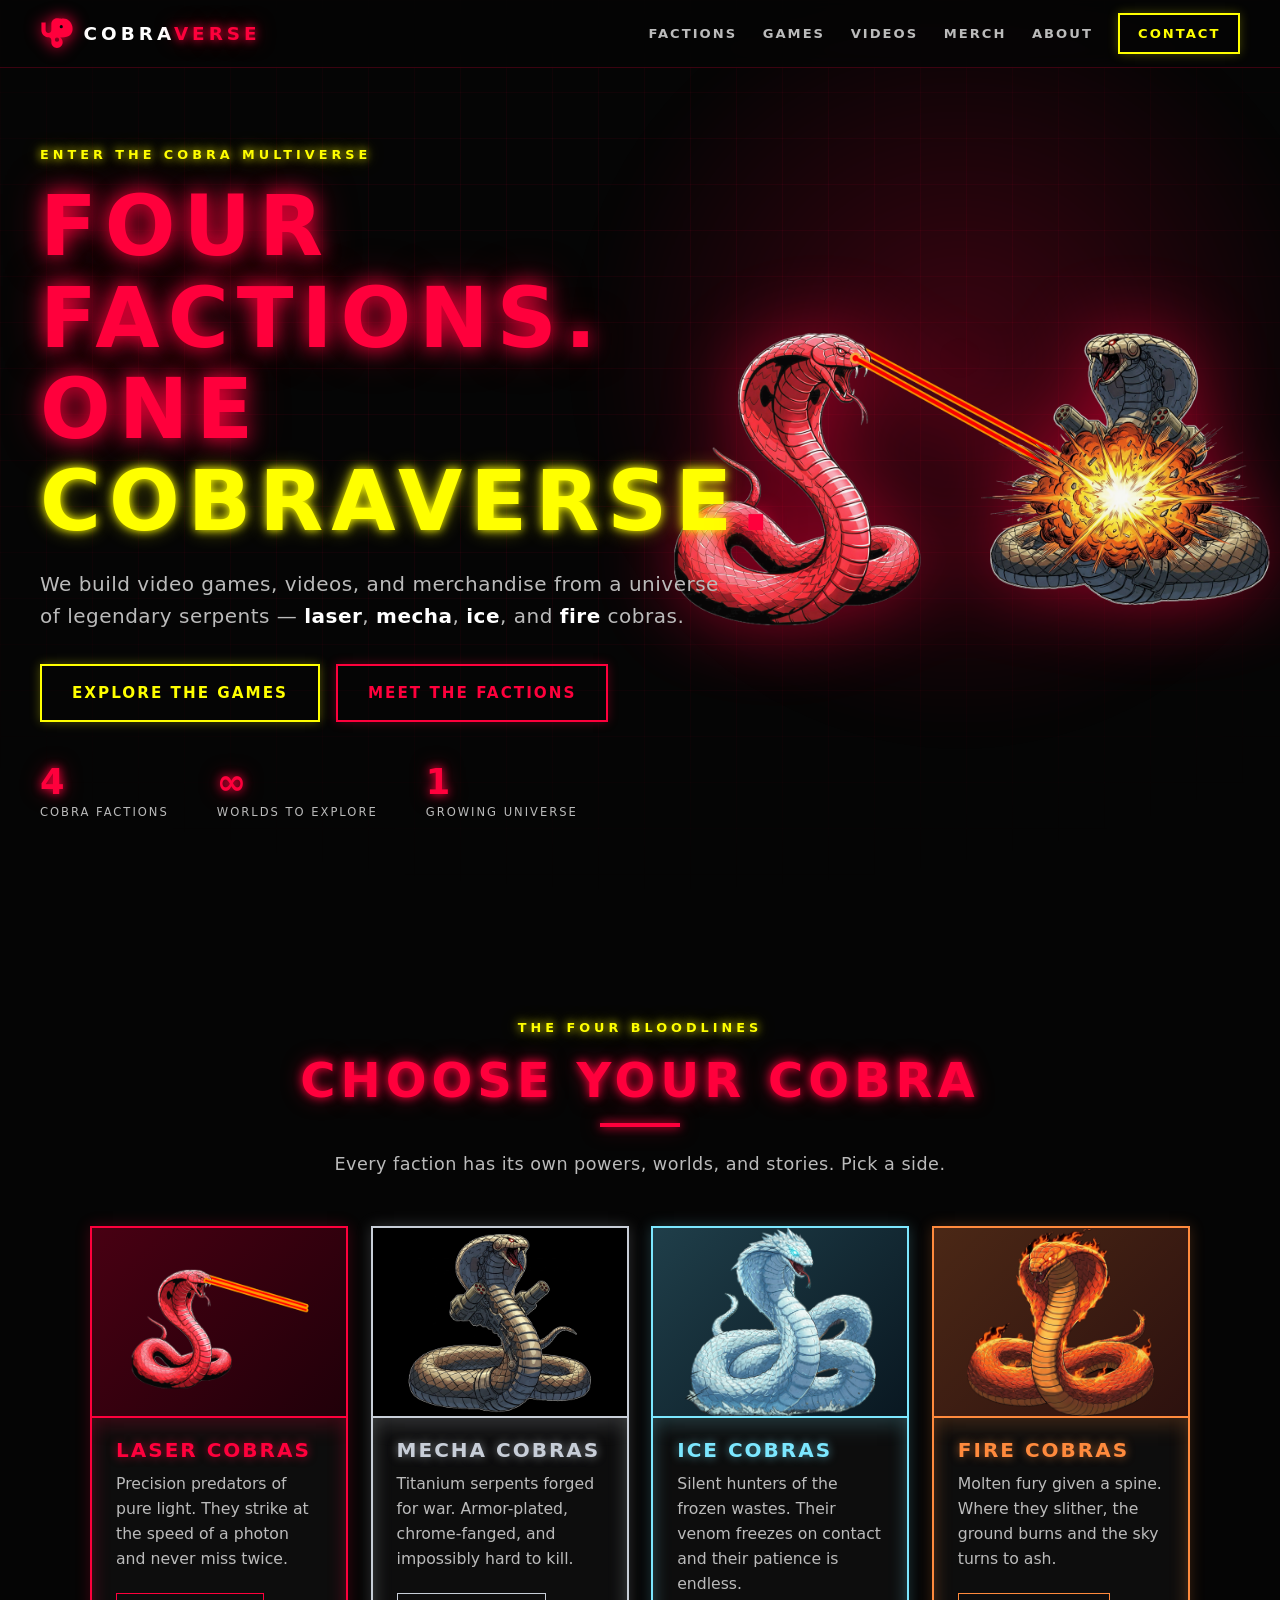
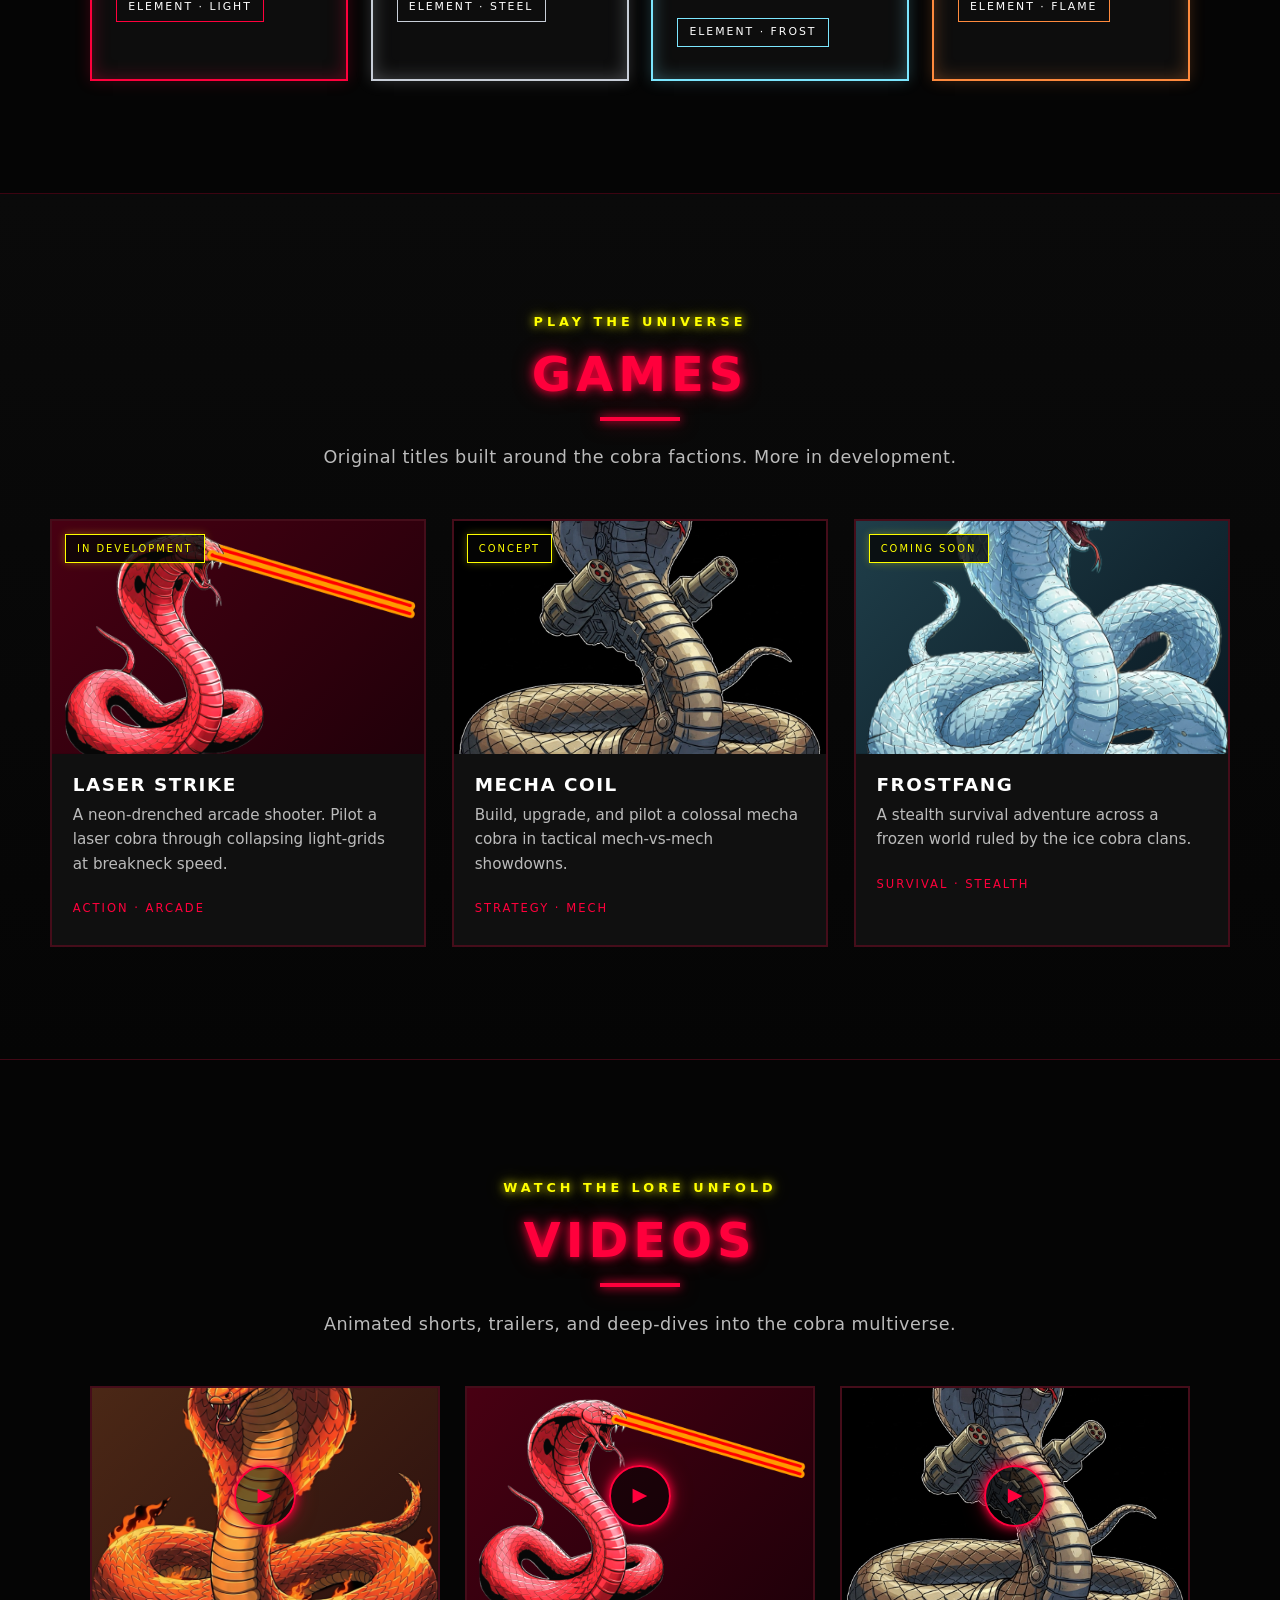
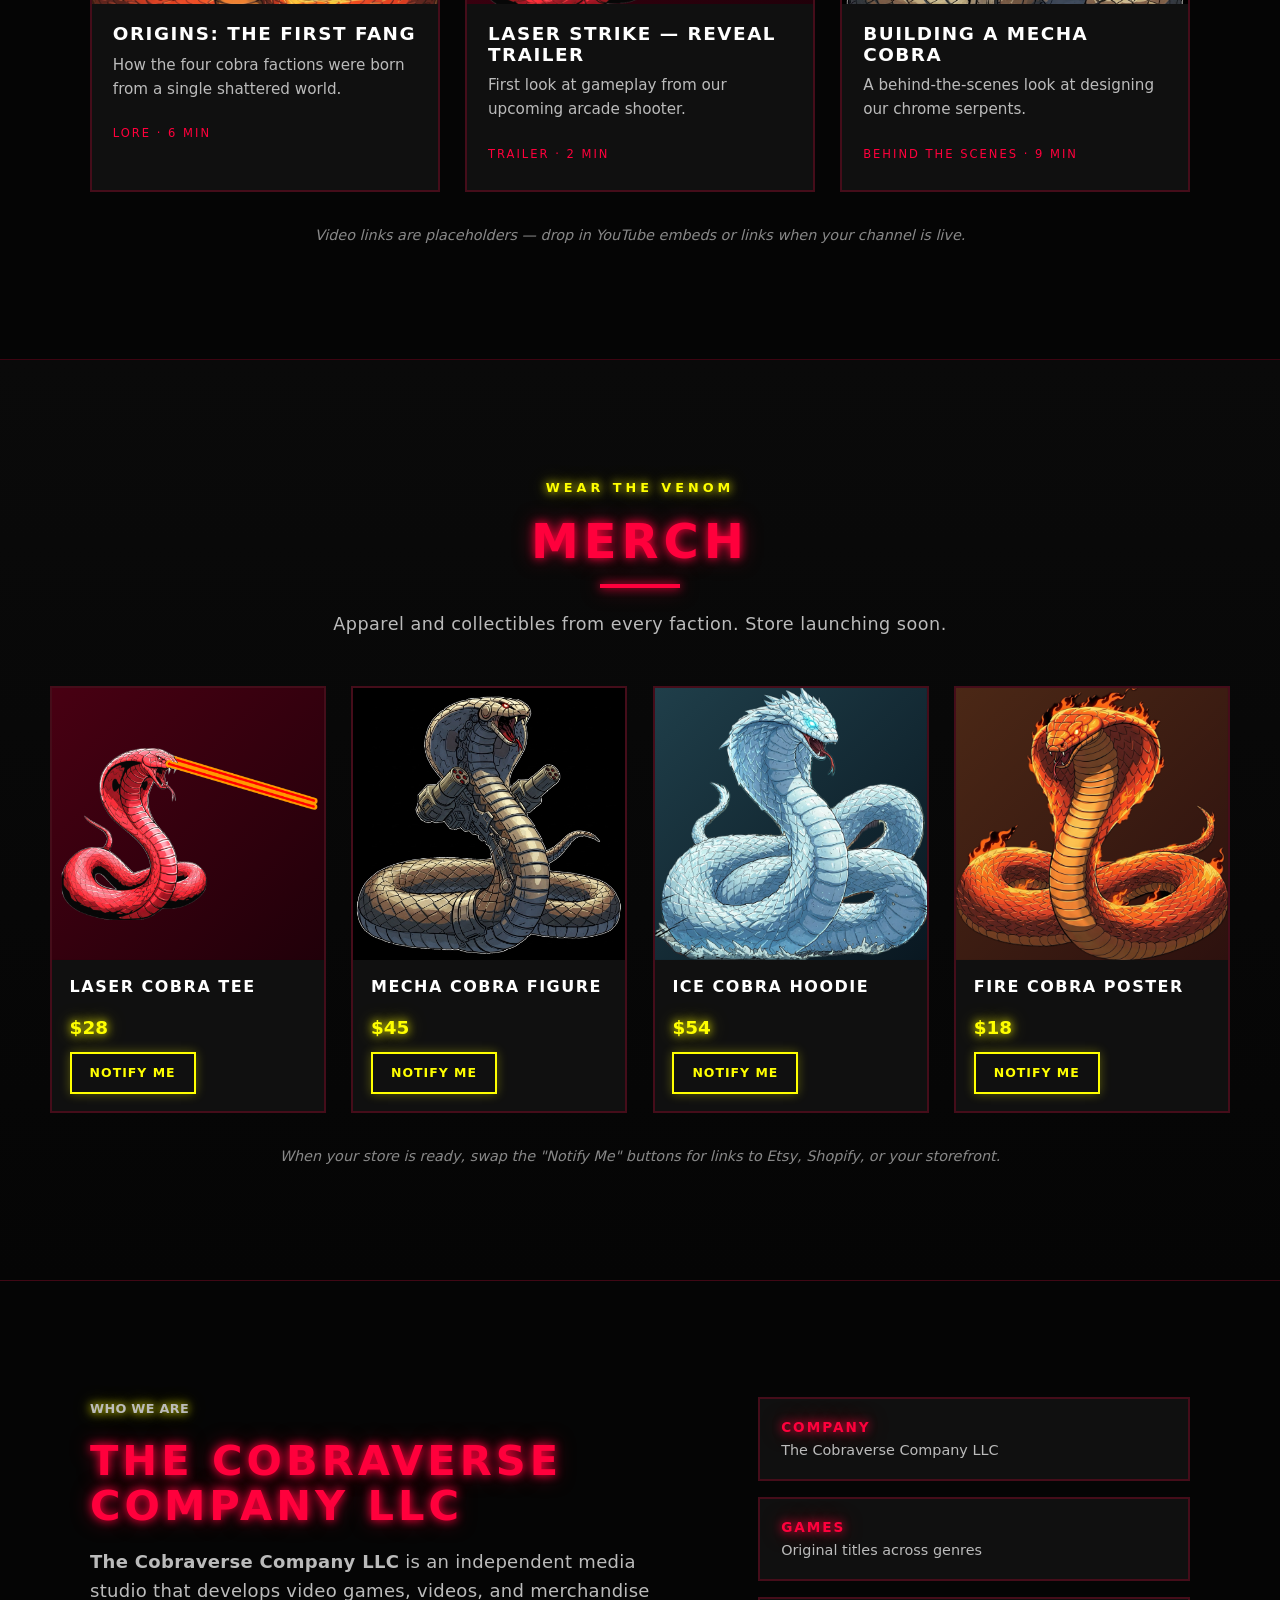
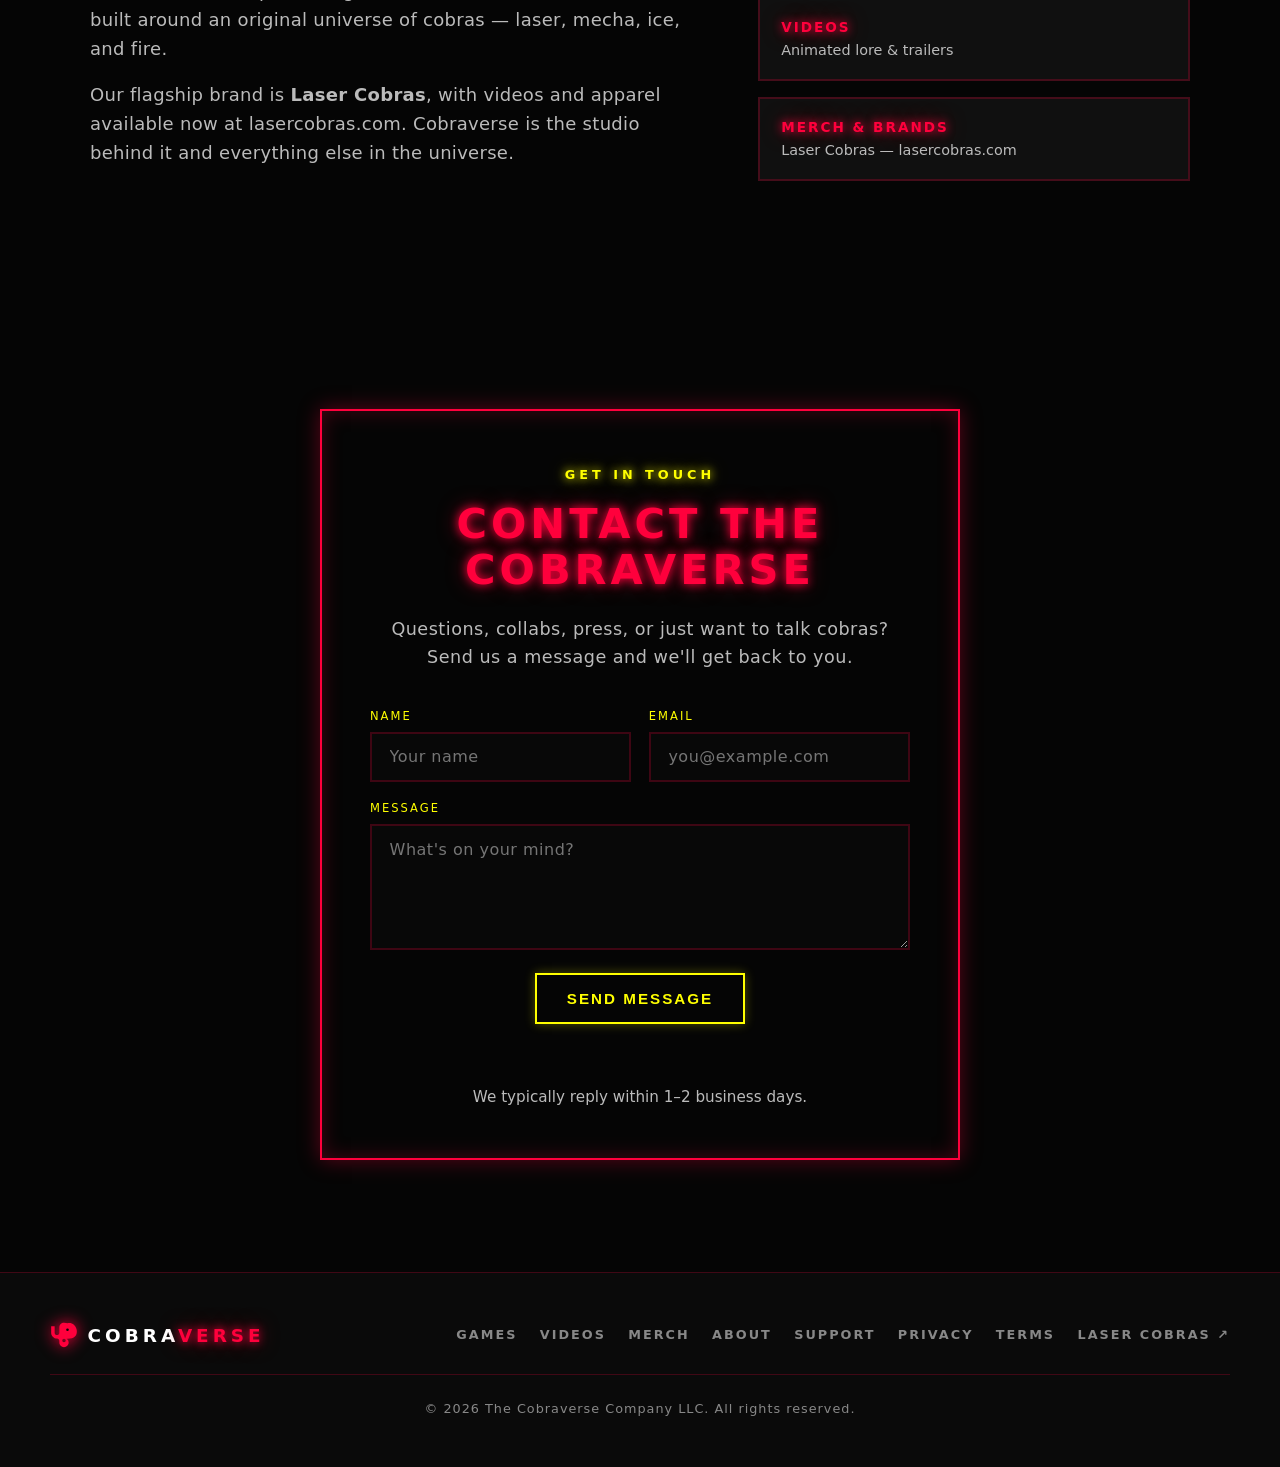
==== commit e2bf001b: "added ice, fire, laser, and mecha cobra images and hero image" ====
--- a/index.html
+++ b/index.html
@@ -75,25 +75,25 @@
 
     <div class="factions">
       <article class="faction" style="--accent:#ff003c;--accent-2:#ff2d5e">
-        <div class="faction-icon"><svg viewBox="0 0 48 48" aria-hidden="true"><use href="#cobra-glyph"/></svg></div>
+        <div class="faction-media media-laser" role="img" aria-label="Laser cobra"></div>
         <h3>Laser Cobras</h3>
         <p>Precision predators of pure light. They strike at the speed of a photon and never miss twice.</p>
         <span class="faction-tag">Element · Light</span>
       </article>
       <article class="faction" style="--accent:#c8ced8;--accent-2:#7b8aa5">
-        <div class="faction-icon"><svg viewBox="0 0 48 48" aria-hidden="true"><use href="#cobra-glyph"/></svg></div>
+        <div class="faction-media media-mecha" role="img" aria-label="Mecha cobra"></div>
         <h3>Mecha Cobras</h3>
         <p>Titanium serpents forged for war. Armor-plated, chrome-fanged, and impossibly hard to kill.</p>
         <span class="faction-tag">Element · Steel</span>
       </article>
       <article class="faction" style="--accent:#7ce7ff;--accent-2:#2b6bff">
-        <div class="faction-icon"><svg viewBox="0 0 48 48" aria-hidden="true"><use href="#cobra-glyph"/></svg></div>
+        <div class="faction-media media-ice" role="img" aria-label="Ice cobra"></div>
         <h3>Ice Cobras</h3>
         <p>Silent hunters of the frozen wastes. Their venom freezes on contact and their patience is endless.</p>
         <span class="faction-tag">Element · Frost</span>
       </article>
       <article class="faction" style="--accent:#ff8a3d;--accent-2:#ff2d2d">
-        <div class="faction-icon"><svg viewBox="0 0 48 48" aria-hidden="true"><use href="#cobra-glyph"/></svg></div>
+        <div class="faction-media media-fire" role="img" aria-label="Fire cobra"></div>
         <h3>Fire Cobras</h3>
         <p>Molten fury given a spine. Where they slither, the ground burns and the sky turns to ash.</p>
         <span class="faction-tag">Element · Flame</span>
--- a/styles.css
+++ b/styles.css
@@ -133,7 +133,8 @@
   min-height: 100vh;
   display: flex;
   align-items: center;
-  padding: 120px clamp(1rem, 4vw, 2.5rem) 60px;
+  /* On wide screens, grow side padding so hero content stays in a centered band */
+  padding: 120px max(clamp(1rem, 4vw, 2.5rem), calc((100% - 1600px) / 2)) 60px;
   overflow: hidden;
 }
 .hero-grid {
@@ -155,11 +156,12 @@
 .hero::after {
   /* Hero cobra art — drop your image at assets/hero.png (transparent PNG best) */
   content: "";
-  position: absolute; right: clamp(-6rem, -2vw, 0px); bottom: 0;
-  width: min(52vw, 720px); height: 90%;
+  position: absolute; top: 0; bottom: 0;
+  right: max(0px, calc((100% - 1600px) / 2));
+  width: min(48vw, 780px);
   background: url('assets/hero.png') no-repeat center right / contain;
   filter: drop-shadow(0 0 40px rgba(255,0,60,.55));
-  pointer-events: none; opacity: .96;
+  pointer-events: none; opacity: .97;
   animation: pulse 4s infinite ease-in-out;
 }
 @keyframes pulse { 0%,100% { transform: scale(1); } 50% { transform: scale(1.03); } }
@@ -217,13 +219,18 @@
   transform: translateY(-6px);
   box-shadow: inset 0 0 26px color-mix(in srgb, var(--accent) 45%, transparent), 0 0 26px color-mix(in srgb, var(--accent) 45%, transparent);
 }
-.faction-icon {
-  width: 60px; height: 60px; display: grid; place-items: center;
-  border: 2px solid var(--accent); color: var(--accent);
-  box-shadow: 0 0 12px color-mix(in srgb, var(--accent) 45%, transparent);
-  margin-bottom: 1.2rem;
-}
-.faction-icon svg { width: 34px; height: 34px; filter: drop-shadow(0 0 8px var(--accent)); }
+.faction .faction-media {
+  margin: -2rem -1.5rem 1.3rem;
+  aspect-ratio: 4 / 3;
+  background-size: contain;   /* fit whole cobra, never crop */
+  background-position: center;
+  background-repeat: no-repeat;
+  border-bottom: 2px solid var(--accent);
+  box-shadow: 0 6px 20px color-mix(in srgb, var(--accent) 22%, transparent);
+}
+/* mecha.jpg has a baked-in black background; make its banner black too so the
+   letterbox seam disappears (the transparent cobras don't need this). */
+.faction .faction-media.media-mecha { background-color: #000; background-image: url('assets/mecha.jpg'); }
 .faction h3 { margin-bottom: .6rem; font-size: 1.25rem; letter-spacing: 2px; color: var(--accent); text-shadow: 0 0 10px color-mix(in srgb, var(--accent) 60%, transparent); }
 .faction p { margin-bottom: 1.2rem; color: var(--muted); font-size: .98rem; }
 .faction-tag {
@@ -245,7 +252,7 @@
 .merch .card-media { aspect-ratio: 1 / 1; }
 /* Faction-tinted image slots (gradient fallback until real images are added) */
 .media-laser { background-image: url('assets/laser.png'), linear-gradient(135deg,#ff003c33,#7a001c11); background-color:#1a0008; }
-.media-mecha { background-image: url('assets/mecha.png'), linear-gradient(135deg,#c8ced833,#5a606c11); background-color:#141414; }
+.media-mecha { background-image: url('assets/mecha.jpg'), linear-gradient(135deg,#c8ced833,#5a606c11); background-color:#141414; }
 .media-ice   { background-image: url('assets/ice.png'),   linear-gradient(135deg,#7ce7ff33,#1b4a6611); background-color:#08141c; }
 .media-fire  { background-image: url('assets/fire.png'),  linear-gradient(135deg,#ff8a3d33,#ff2d2d11); background-color:#1e0f0c; }
 .media-laser, .media-mecha, .media-ice, .media-fire { background-repeat:no-repeat; background-position:center; background-size:cover; }
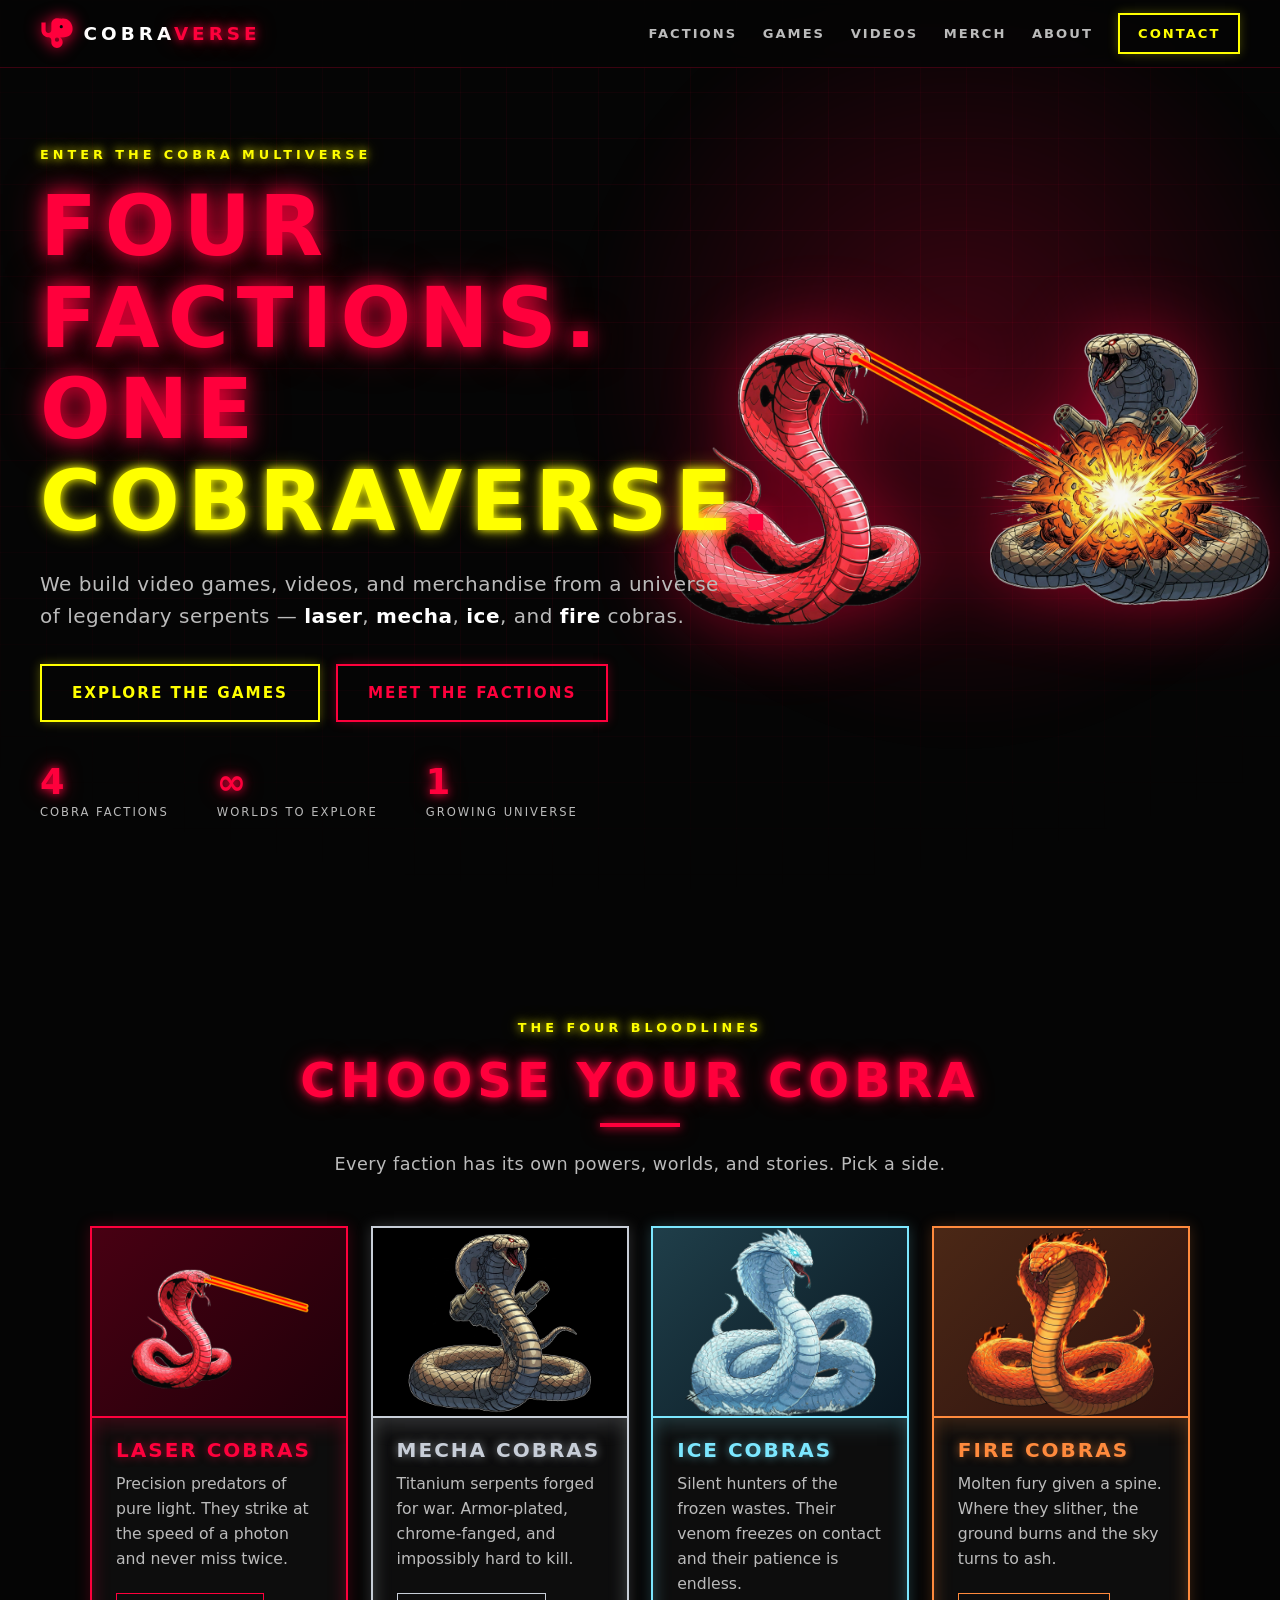
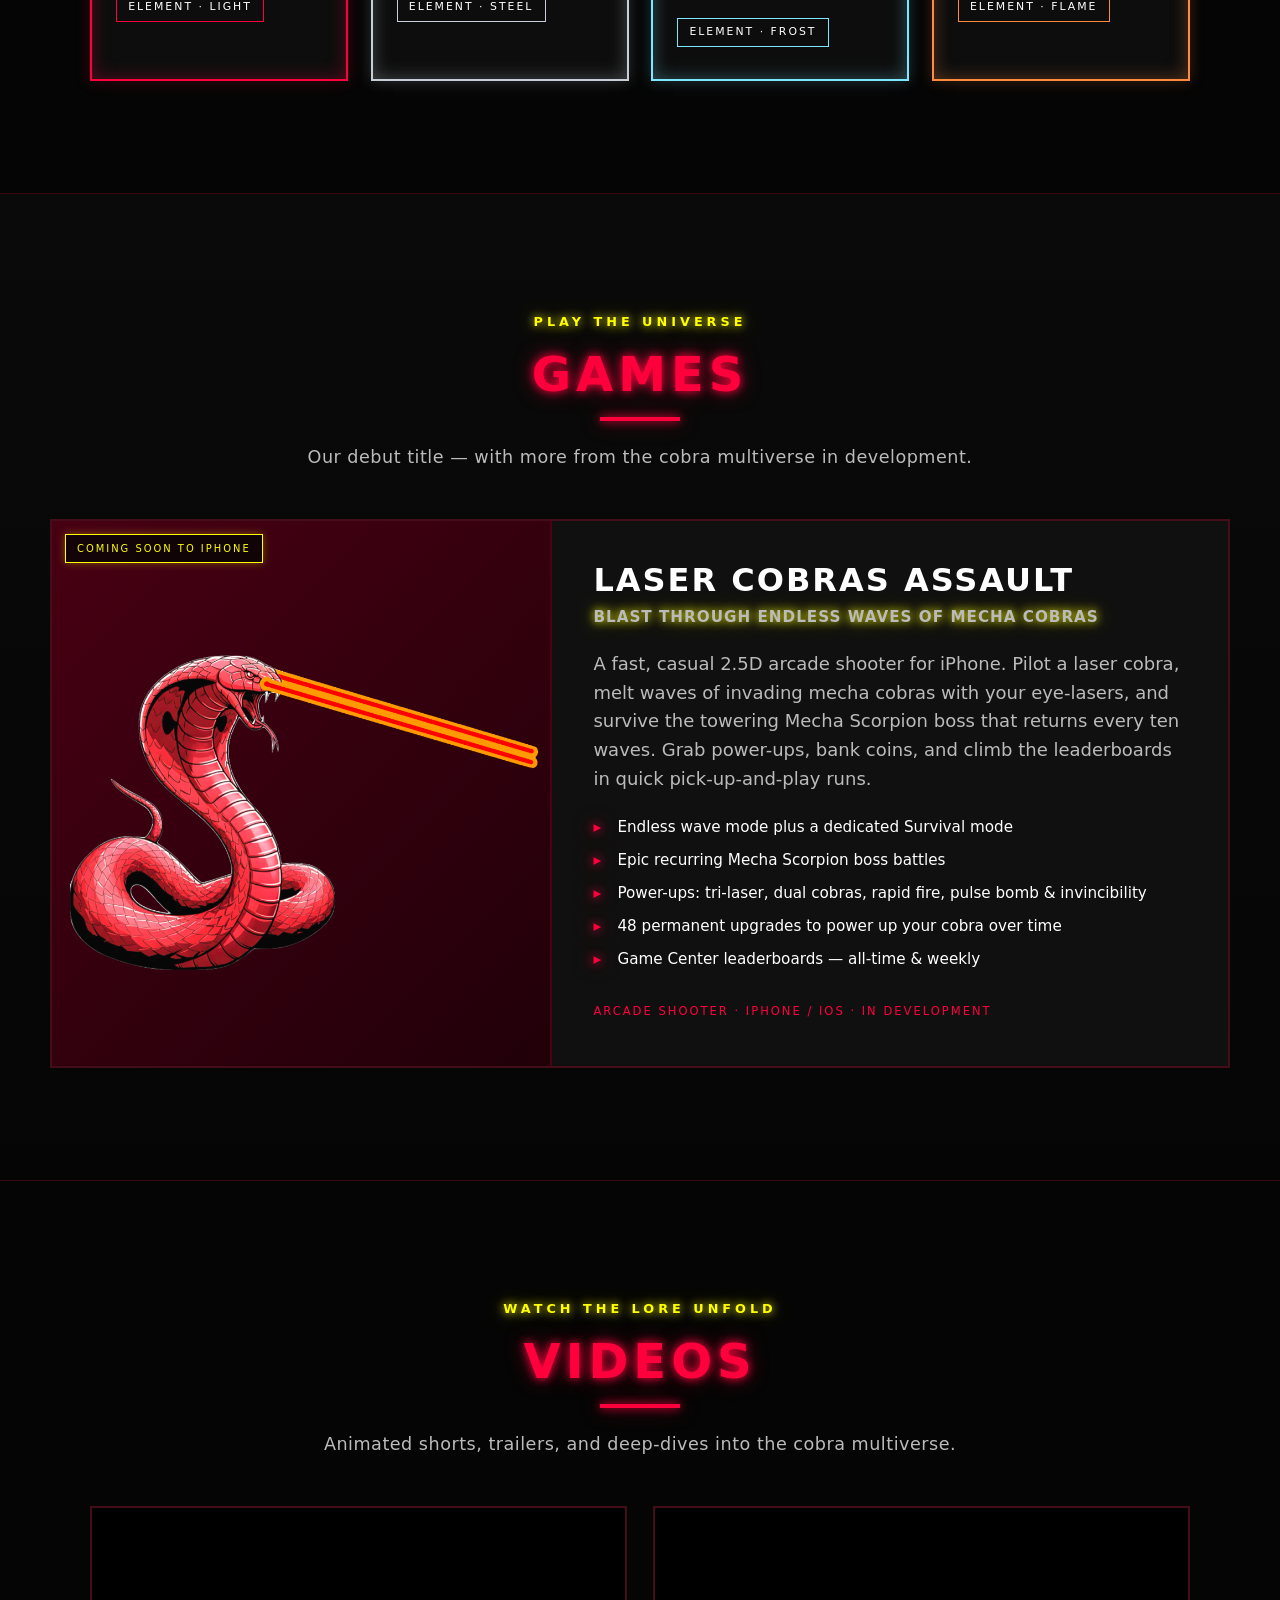
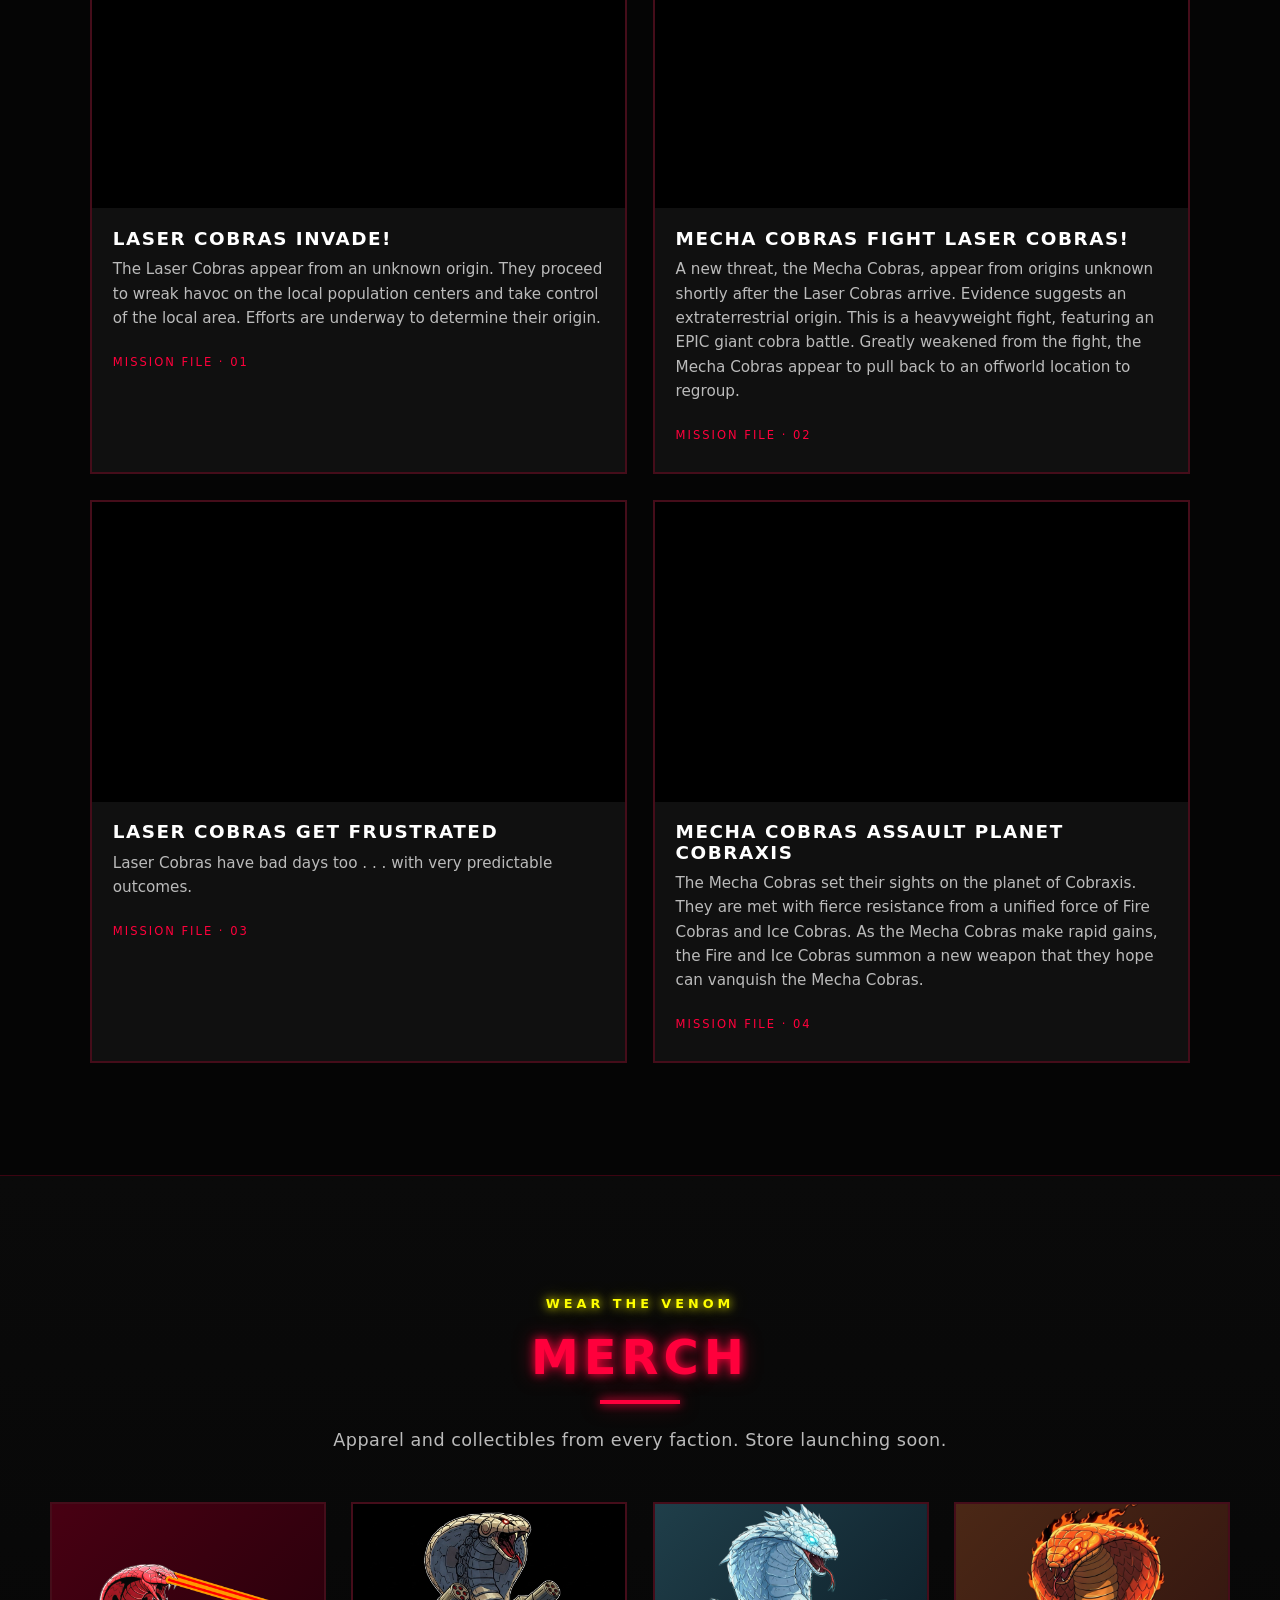
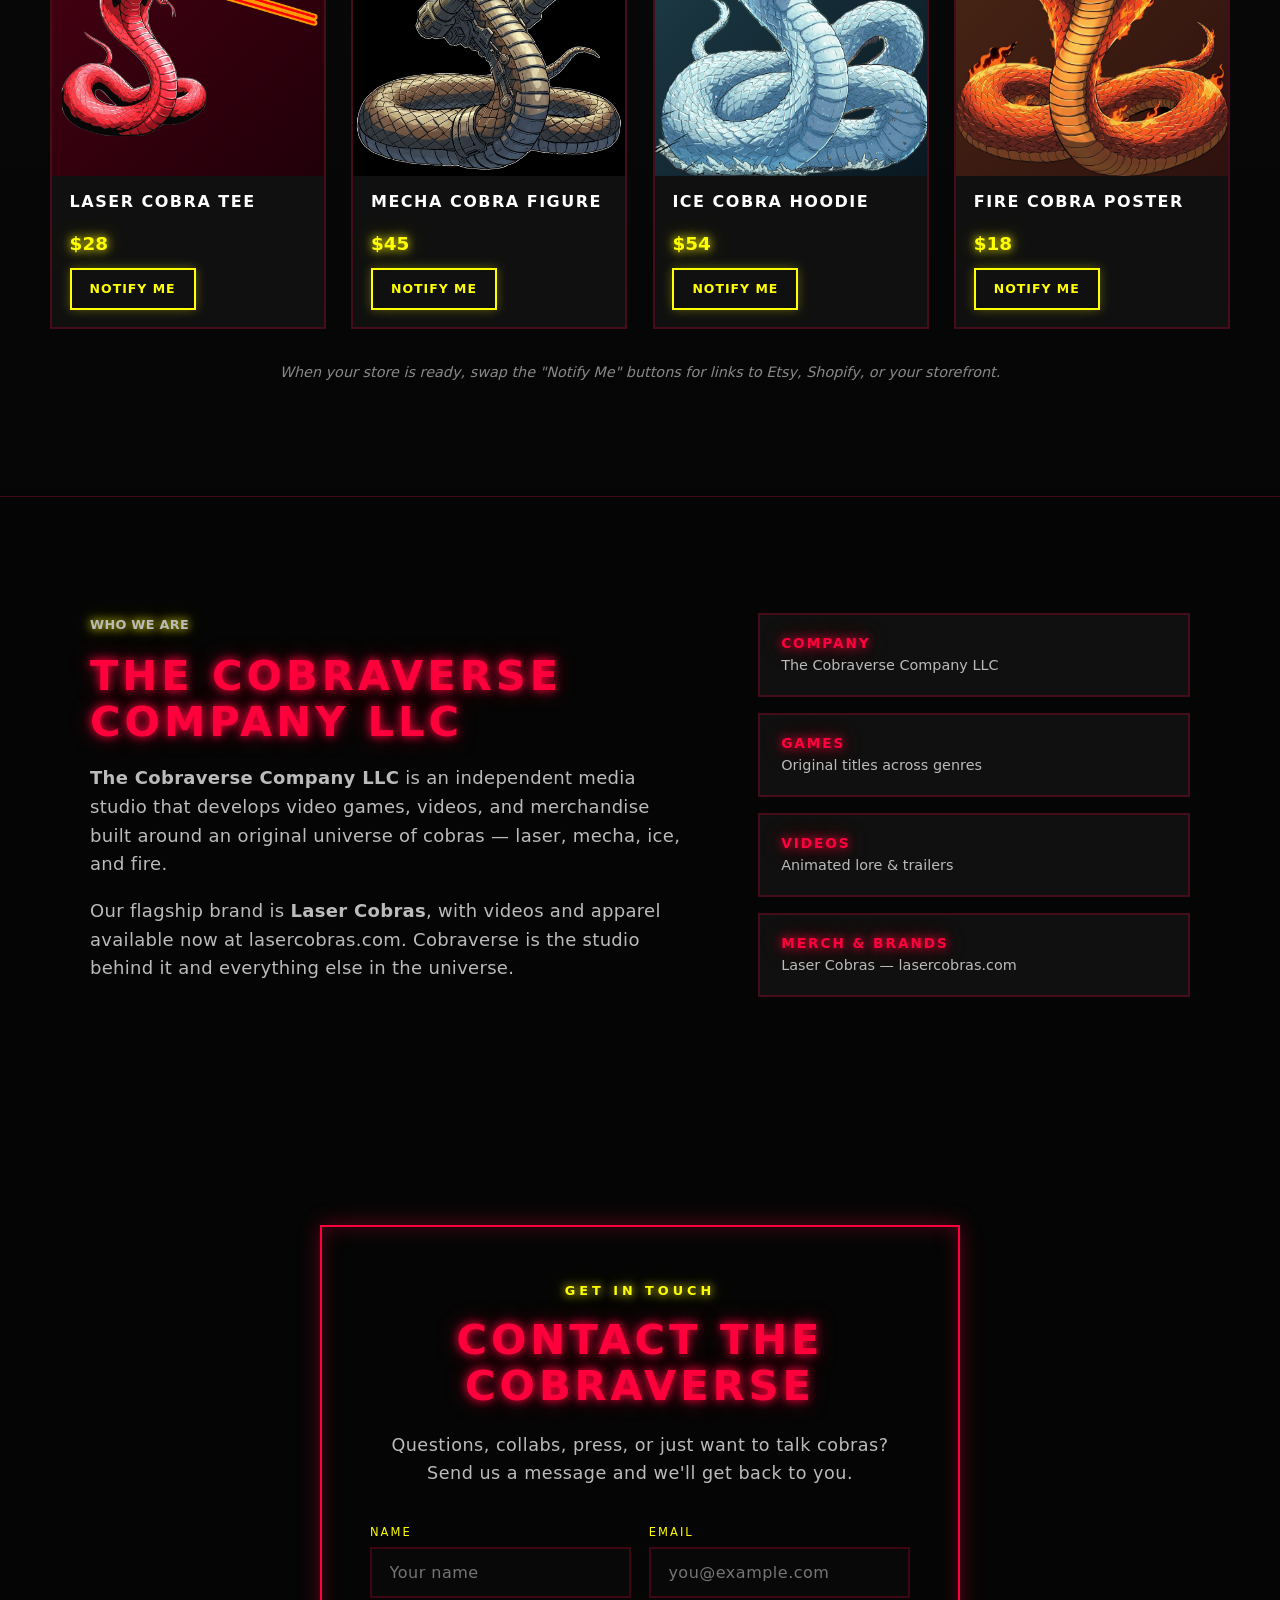
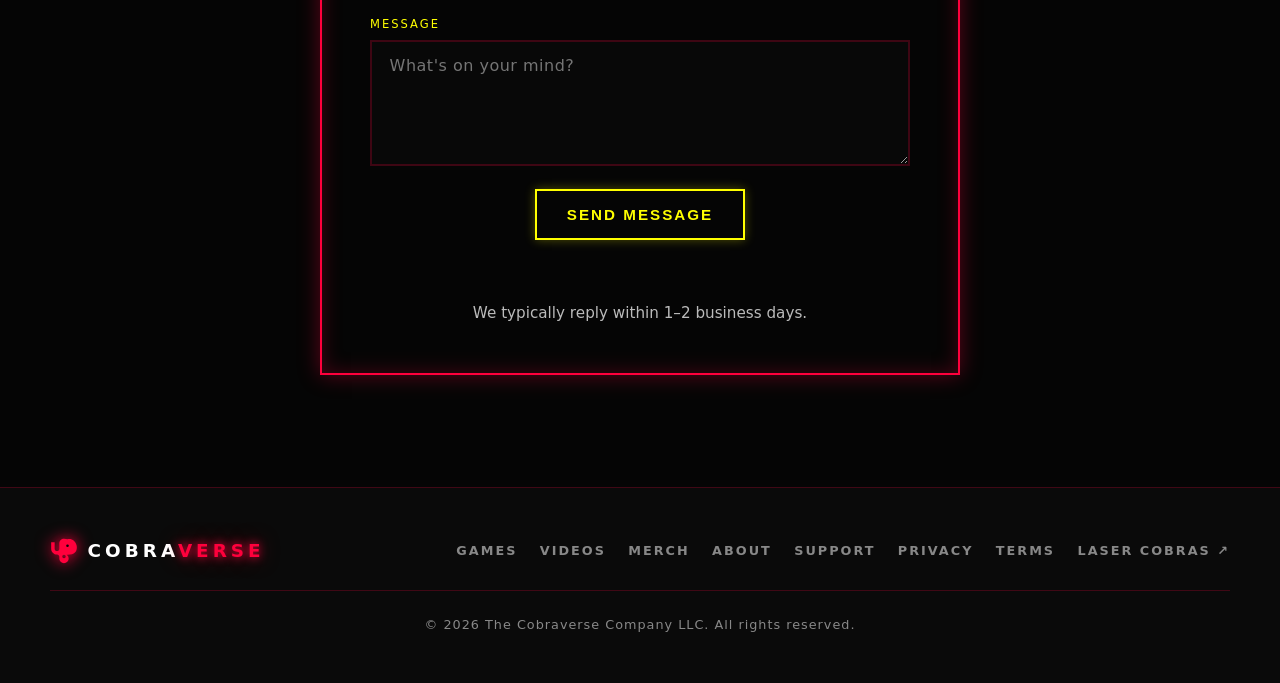
==== commit 6dec6782: "added YT videos to site, added CO as LLC state, updated privacy policy to account for etsy store" ====
--- a/index.html
+++ b/index.html
@@ -106,34 +106,32 @@
     <div class="section-head">
       <p class="eyebrow">Play the universe</p>
       <h2>Games</h2>
-      <p class="section-lead">Original titles built around the cobra factions. More in development.</p>
-    </div>
-
-    <div class="cards">
-      <article class="card">
-        <div class="card-media media-laser"><span class="badge">In Development</span></div>
-        <div class="card-body">
-          <h3>Laser Strike</h3>
-          <p>A neon-drenched arcade shooter. Pilot a laser cobra through collapsing light-grids at breakneck speed.</p>
-          <span class="card-meta">Action · Arcade</span>
-        </div>
-      </article>
-      <article class="card">
-        <div class="card-media media-mecha"><span class="badge">Concept</span></div>
-        <div class="card-body">
-          <h3>Mecha Coil</h3>
-          <p>Build, upgrade, and pilot a colossal mecha cobra in tactical mech-vs-mech showdowns.</p>
-          <span class="card-meta">Strategy · Mech</span>
-        </div>
-      </article>
-      <article class="card">
-        <div class="card-media media-ice"><span class="badge">Coming Soon</span></div>
-        <div class="card-body">
-          <h3>Frostfang</h3>
-          <p>A stealth survival adventure across a frozen world ruled by the ice cobra clans.</p>
-          <span class="card-meta">Survival · Stealth</span>
-        </div>
-      </article>
+      <p class="section-lead">Our debut title — with more from the cobra multiverse in development.</p>
+    </div>
+
+    <div class="featured-game">
+      <div class="featured-game-media media-laser" role="img" aria-label="Laser Cobras Assault">
+        <span class="badge">Coming Soon to iPhone</span>
+      </div>
+      <div class="featured-game-body">
+        <h3>Laser Cobras Assault</h3>
+        <p class="fg-tagline">Blast through endless waves of mecha cobras</p>
+        <p>
+          A fast, casual 2.5D arcade shooter for iPhone. Pilot a laser cobra,
+          melt waves of invading mecha cobras with your eye-lasers, and survive
+          the towering Mecha Scorpion boss that returns every ten waves. Grab
+          power-ups, bank coins, and climb the leaderboards in quick
+          pick-up-and-play runs.
+        </p>
+        <ul class="fg-features">
+          <li>Endless wave mode plus a dedicated Survival mode</li>
+          <li>Epic recurring Mecha Scorpion boss battles</li>
+          <li>Power-ups: tri-laser, dual cobras, rapid fire, pulse bomb &amp; invincibility</li>
+          <li>48 permanent upgrades to power up your cobra over time</li>
+          <li>Game Center leaderboards — all-time &amp; weekly</li>
+        </ul>
+        <span class="card-meta">Arcade Shooter · iPhone / iOS · In Development</span>
+      </div>
     </div>
   </section>
 
@@ -145,33 +143,52 @@
       <p class="section-lead">Animated shorts, trailers, and deep-dives into the cobra multiverse.</p>
     </div>
 
-    <div class="cards">
+    <div class="cards video-grid">
       <article class="card video-card">
-        <div class="card-media media-fire"><span class="play">▶</span></div>
-        <div class="card-body">
-          <h3>Origins: The First Fang</h3>
-          <p>How the four cobra factions were born from a single shattered world.</p>
-          <span class="card-meta">Lore · 6 min</span>
+        <div class="video-embed">
+          <iframe src="https://www.youtube.com/embed/6CadVWrfAN4" title="Laser Cobras Invade!" loading="lazy"
+            allow="accelerometer; autoplay; clipboard-write; encrypted-media; gyroscope; picture-in-picture; web-share" allowfullscreen></iframe>
+        </div>
+        <div class="card-body">
+          <h3>Laser Cobras Invade!</h3>
+          <p>The Laser Cobras appear from an unknown origin. They proceed to wreak havoc on the local population centers and take control of the local area. Efforts are underway to determine their origin.</p>
+          <span class="card-meta">Mission File · 01</span>
         </div>
       </article>
       <article class="card video-card">
-        <div class="card-media media-laser"><span class="play">▶</span></div>
-        <div class="card-body">
-          <h3>Laser Strike — Reveal Trailer</h3>
-          <p>First look at gameplay from our upcoming arcade shooter.</p>
-          <span class="card-meta">Trailer · 2 min</span>
+        <div class="video-embed">
+          <iframe src="https://www.youtube.com/embed/OIhbbriJFEA" title="Mecha Cobras Fight Laser Cobras!" loading="lazy"
+            allow="accelerometer; autoplay; clipboard-write; encrypted-media; gyroscope; picture-in-picture; web-share" allowfullscreen></iframe>
+        </div>
+        <div class="card-body">
+          <h3>Mecha Cobras Fight Laser Cobras!</h3>
+          <p>A new threat, the Mecha Cobras, appear from origins unknown shortly after the Laser Cobras arrive. Evidence suggests an extraterrestrial origin. This is a heavyweight fight, featuring an EPIC giant cobra battle. Greatly weakened from the fight, the Mecha Cobras appear to pull back to an offworld location to regroup.</p>
+          <span class="card-meta">Mission File · 02</span>
         </div>
       </article>
       <article class="card video-card">
-        <div class="card-media media-mecha"><span class="play">▶</span></div>
-        <div class="card-body">
-          <h3>Building a Mecha Cobra</h3>
-          <p>A behind-the-scenes look at designing our chrome serpents.</p>
-          <span class="card-meta">Behind the scenes · 9 min</span>
-        </div>
-      </article>
-    </div>
-    <p class="section-note">Video links are placeholders — drop in YouTube embeds or links when your channel is live.</p>
+        <div class="video-embed">
+          <iframe src="https://www.youtube.com/embed/svbXveL9Zrw" title="Laser Cobras Get Frustrated" loading="lazy"
+            allow="accelerometer; autoplay; clipboard-write; encrypted-media; gyroscope; picture-in-picture; web-share" allowfullscreen></iframe>
+        </div>
+        <div class="card-body">
+          <h3>Laser Cobras Get Frustrated</h3>
+          <p>Laser Cobras have bad days too . . . with very predictable outcomes.</p>
+          <span class="card-meta">Mission File · 03</span>
+        </div>
+      </article>
+      <article class="card video-card">
+        <div class="video-embed">
+          <iframe src="https://www.youtube.com/embed/z_pRdOqTgec" title="Mecha Cobras Assault Planet Cobraxis" loading="lazy"
+            allow="accelerometer; autoplay; clipboard-write; encrypted-media; gyroscope; picture-in-picture; web-share" allowfullscreen></iframe>
+        </div>
+        <div class="card-body">
+          <h3>Mecha Cobras Assault Planet Cobraxis</h3>
+          <p>The Mecha Cobras set their sights on the planet of Cobraxis. They are met with fierce resistance from a unified force of Fire Cobras and Ice Cobras. As the Mecha Cobras make rapid gains, the Fire and Ice Cobras summon a new weapon that they hope can vanquish the Mecha Cobras.</p>
+          <span class="card-meta">Mission File · 04</span>
+        </div>
+      </article>
+    </div>
   </section>
 
   <!-- ===== MERCH ===== -->
--- a/styles.css
+++ b/styles.css
@@ -241,6 +241,33 @@
 /* ---------- Cards (games / videos / merch) ---------- */
 .cards { display: grid; grid-template-columns: repeat(3, 1fr); gap: 1.6rem; }
 .merch-cards { grid-template-columns: repeat(4, 1fr); }
+.video-grid { grid-template-columns: repeat(2, 1fr); }
+.video-embed { position: relative; aspect-ratio: 16 / 9; background: #000; overflow: hidden; }
+.video-embed iframe { position: absolute; inset: 0; width: 100%; height: 100%; border: 0; display: block; }
+
+/* Featured game (single prominent card) */
+.featured-game {
+  display: grid; grid-template-columns: 0.85fr 1.15fr;
+  border: 2px solid var(--line); background: var(--surface); overflow: hidden;
+  transition: border-color .3s, box-shadow .3s;
+}
+.featured-game:hover { border-color: var(--red); box-shadow: inset 0 0 20px rgba(255,0,60,.15), 0 0 26px rgba(255,0,60,.3); }
+.featured-game .featured-game-media {
+  position: relative; min-height: 340px;
+  background-size: contain; background-position: center; background-repeat: no-repeat;
+  border-right: 2px solid var(--line);
+}
+.featured-game-body { padding: clamp(1.6rem, 4vw, 2.6rem); }
+.featured-game-body h3 { font-size: clamp(1.5rem, 4vw, 2rem); letter-spacing: 2px; color: var(--text); margin-bottom: .4rem; }
+.fg-tagline { color: var(--yellow); text-shadow: var(--glow-yel); font-weight: 700; letter-spacing: 1px; text-transform: uppercase; font-size: .95rem; margin-bottom: 1.1rem; }
+.featured-game-body > p { color: var(--muted); margin-bottom: 1.3rem; }
+.fg-features { list-style: none; display: grid; gap: .55rem; margin-bottom: 1.5rem; }
+.fg-features li { position: relative; padding-left: 1.5rem; color: var(--text); font-size: .95rem; }
+.fg-features li::before { content: "\25B8"; position: absolute; left: 0; color: var(--red); text-shadow: var(--glow-red); }
+@media (max-width: 760px) {
+  .featured-game { grid-template-columns: 1fr; }
+  .featured-game .featured-game-media { border-right: 0; border-bottom: 2px solid var(--line); min-height: 240px; }
+}
 .card {
   border: 2px solid var(--line);
   background: var(--surface);
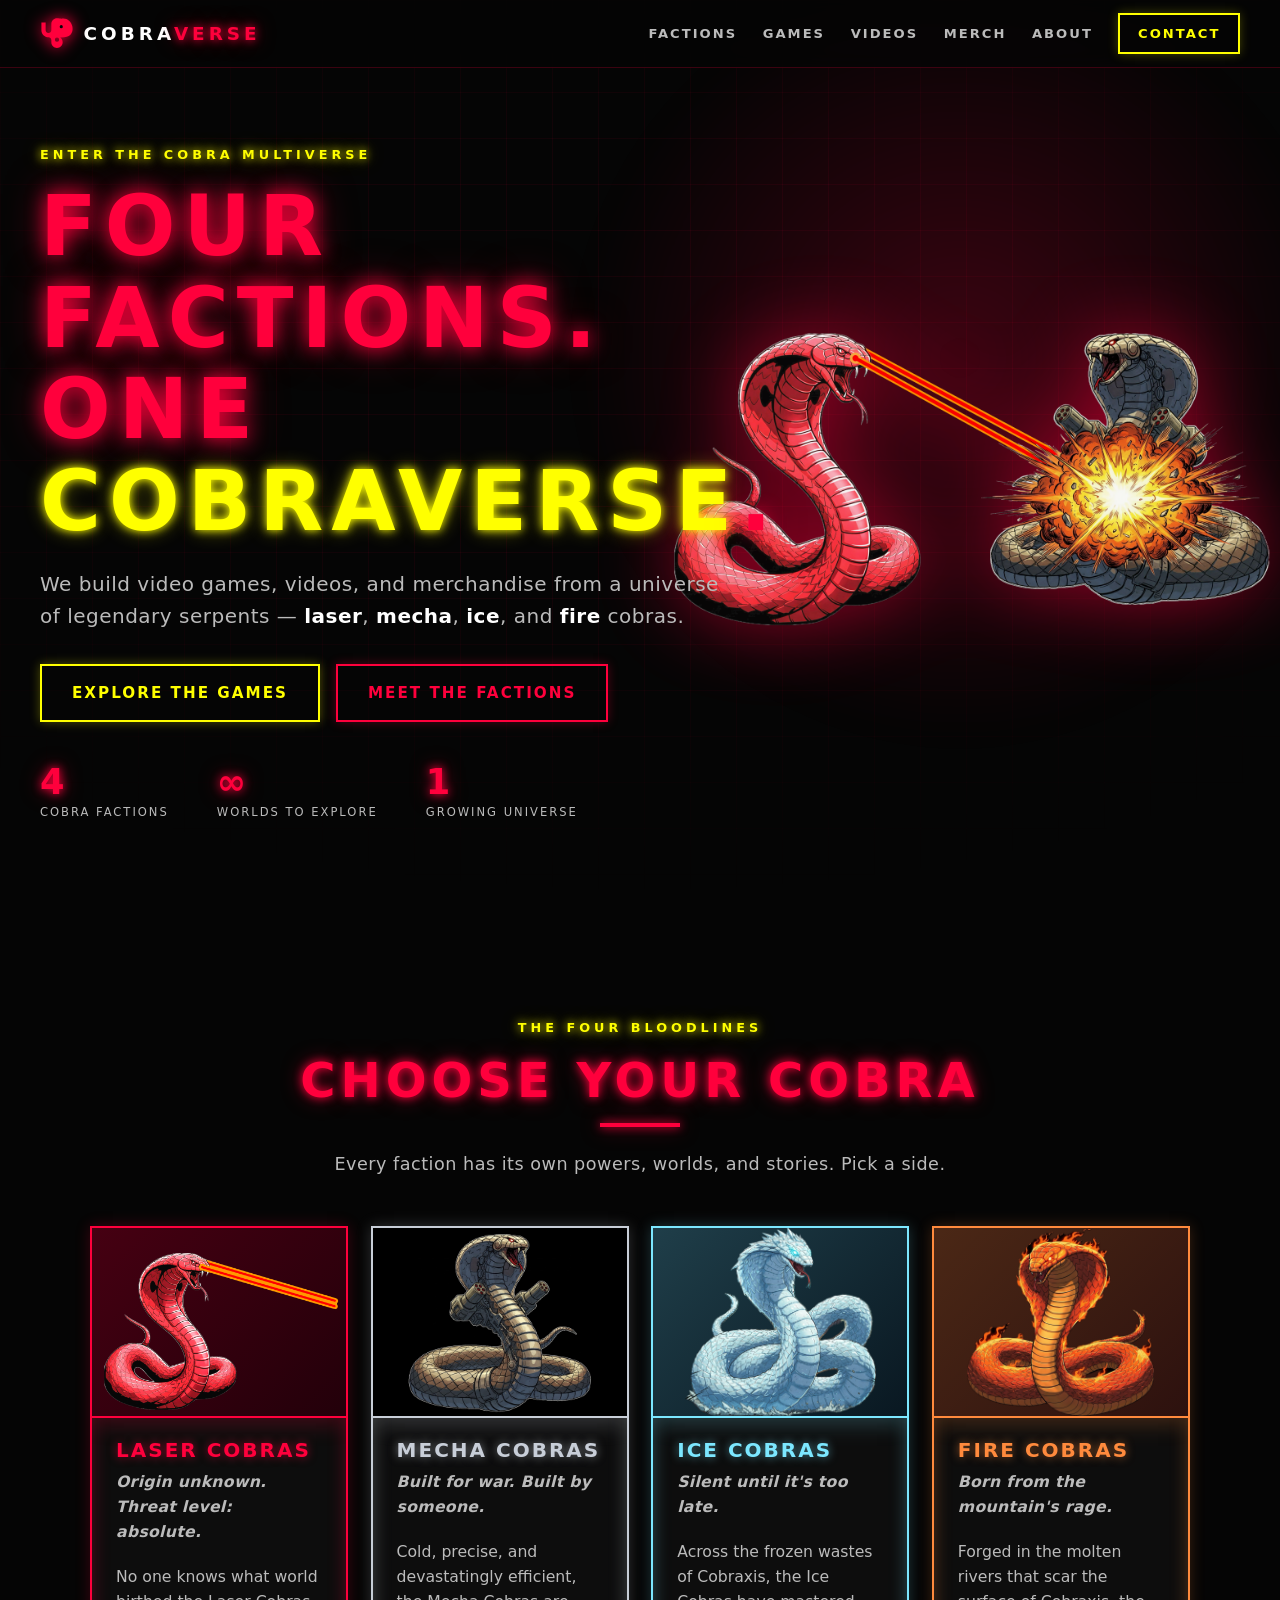
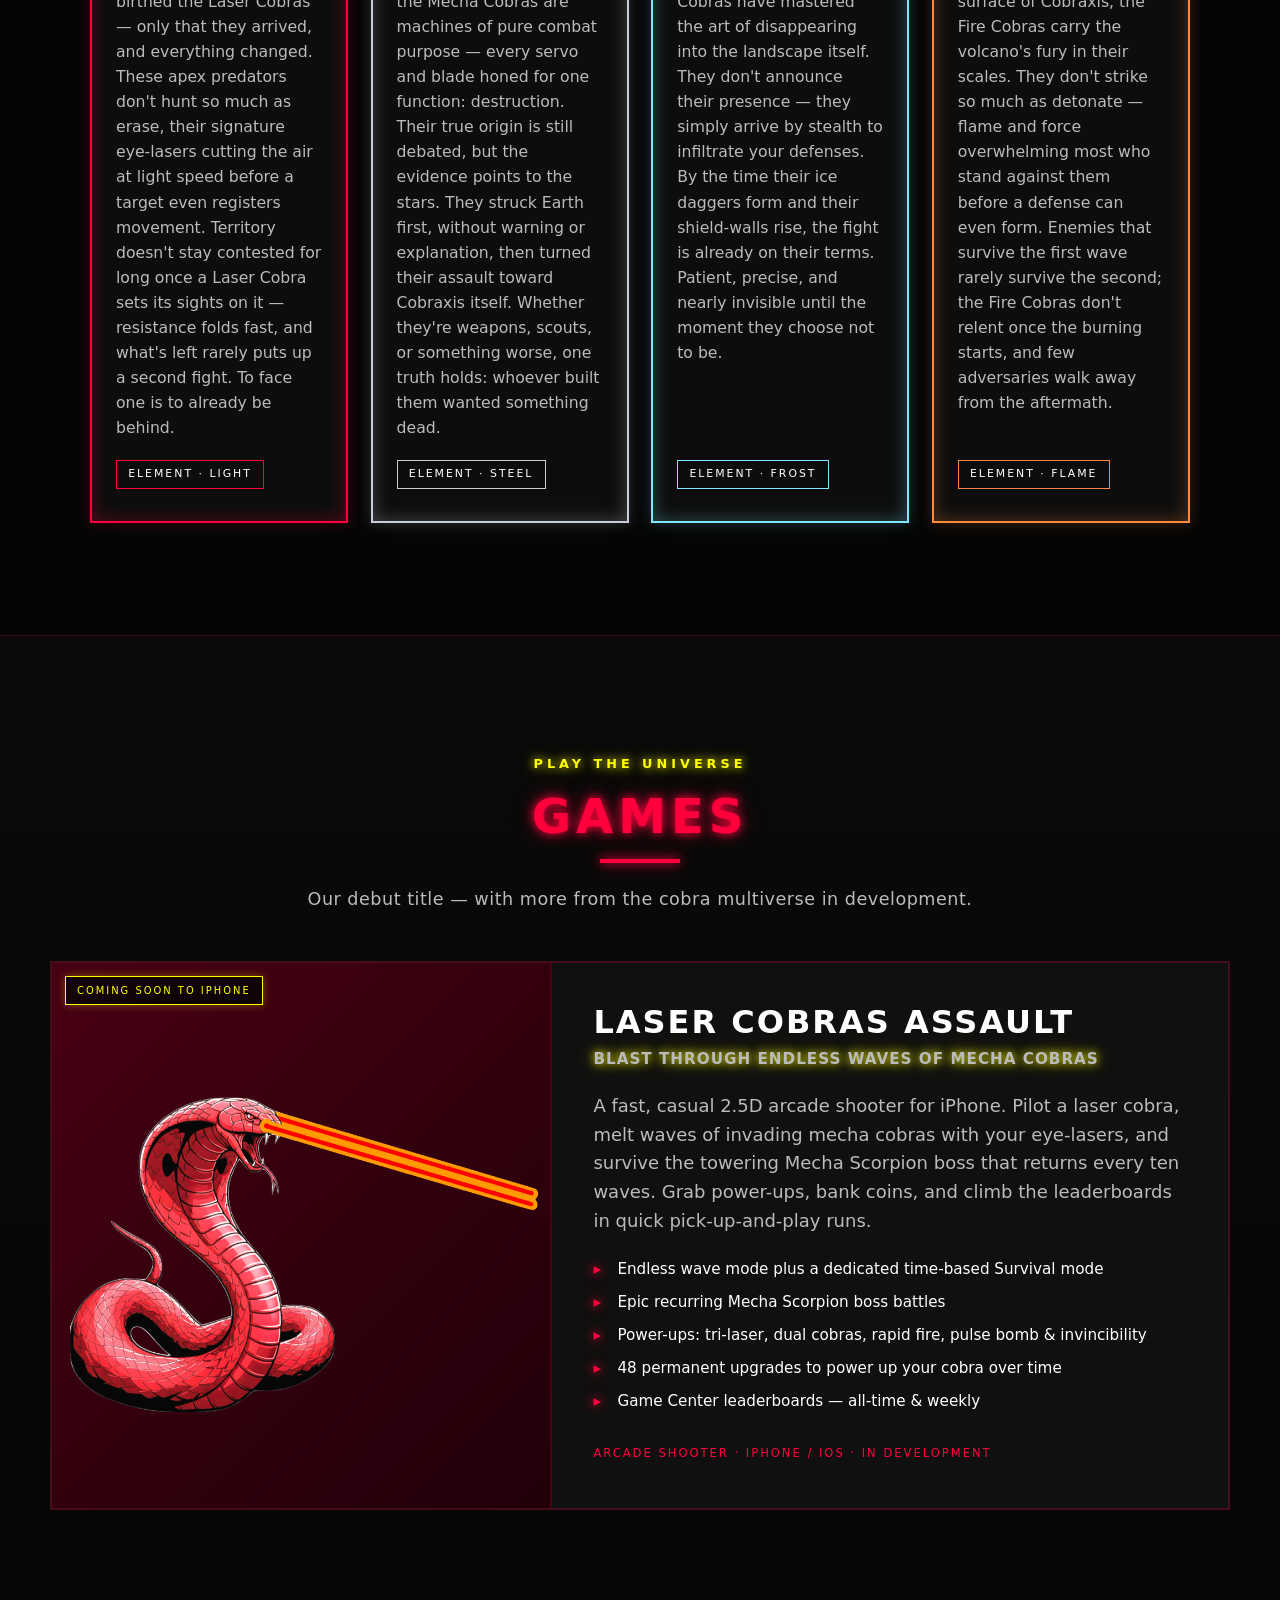
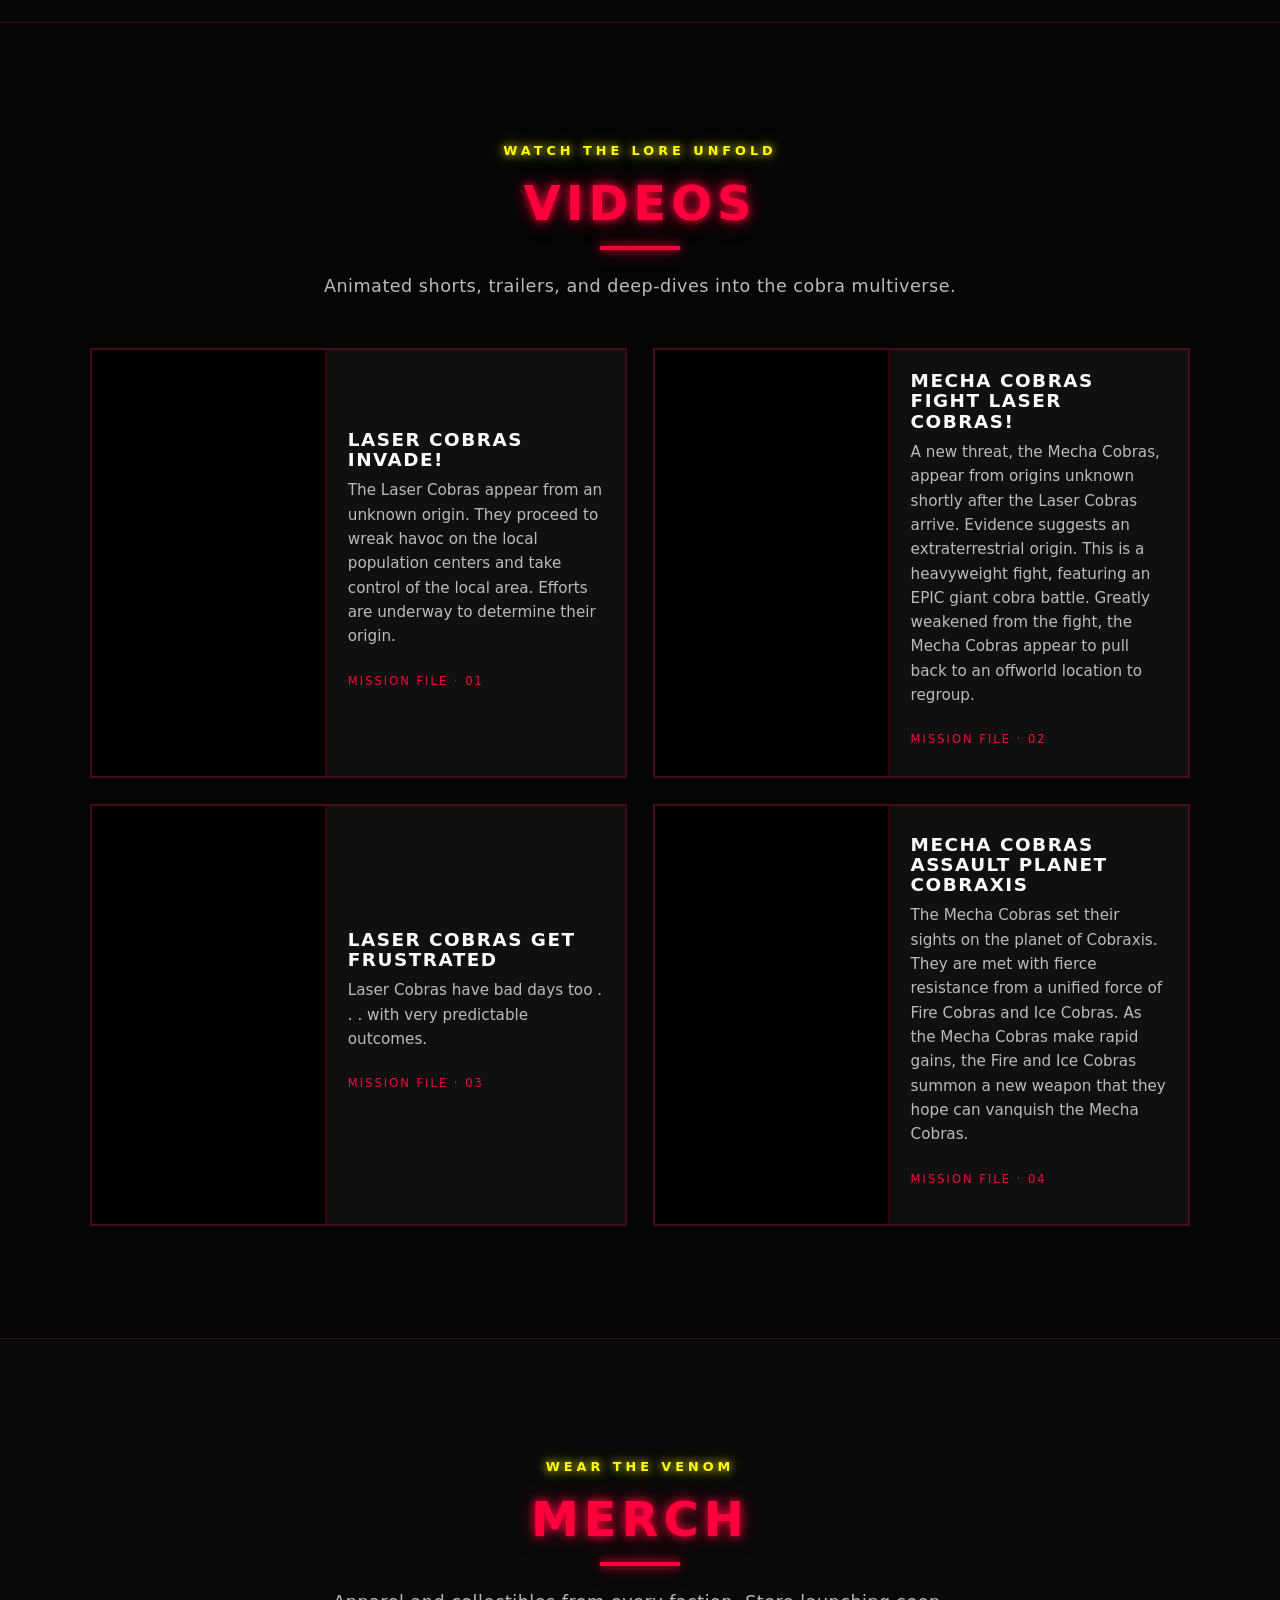
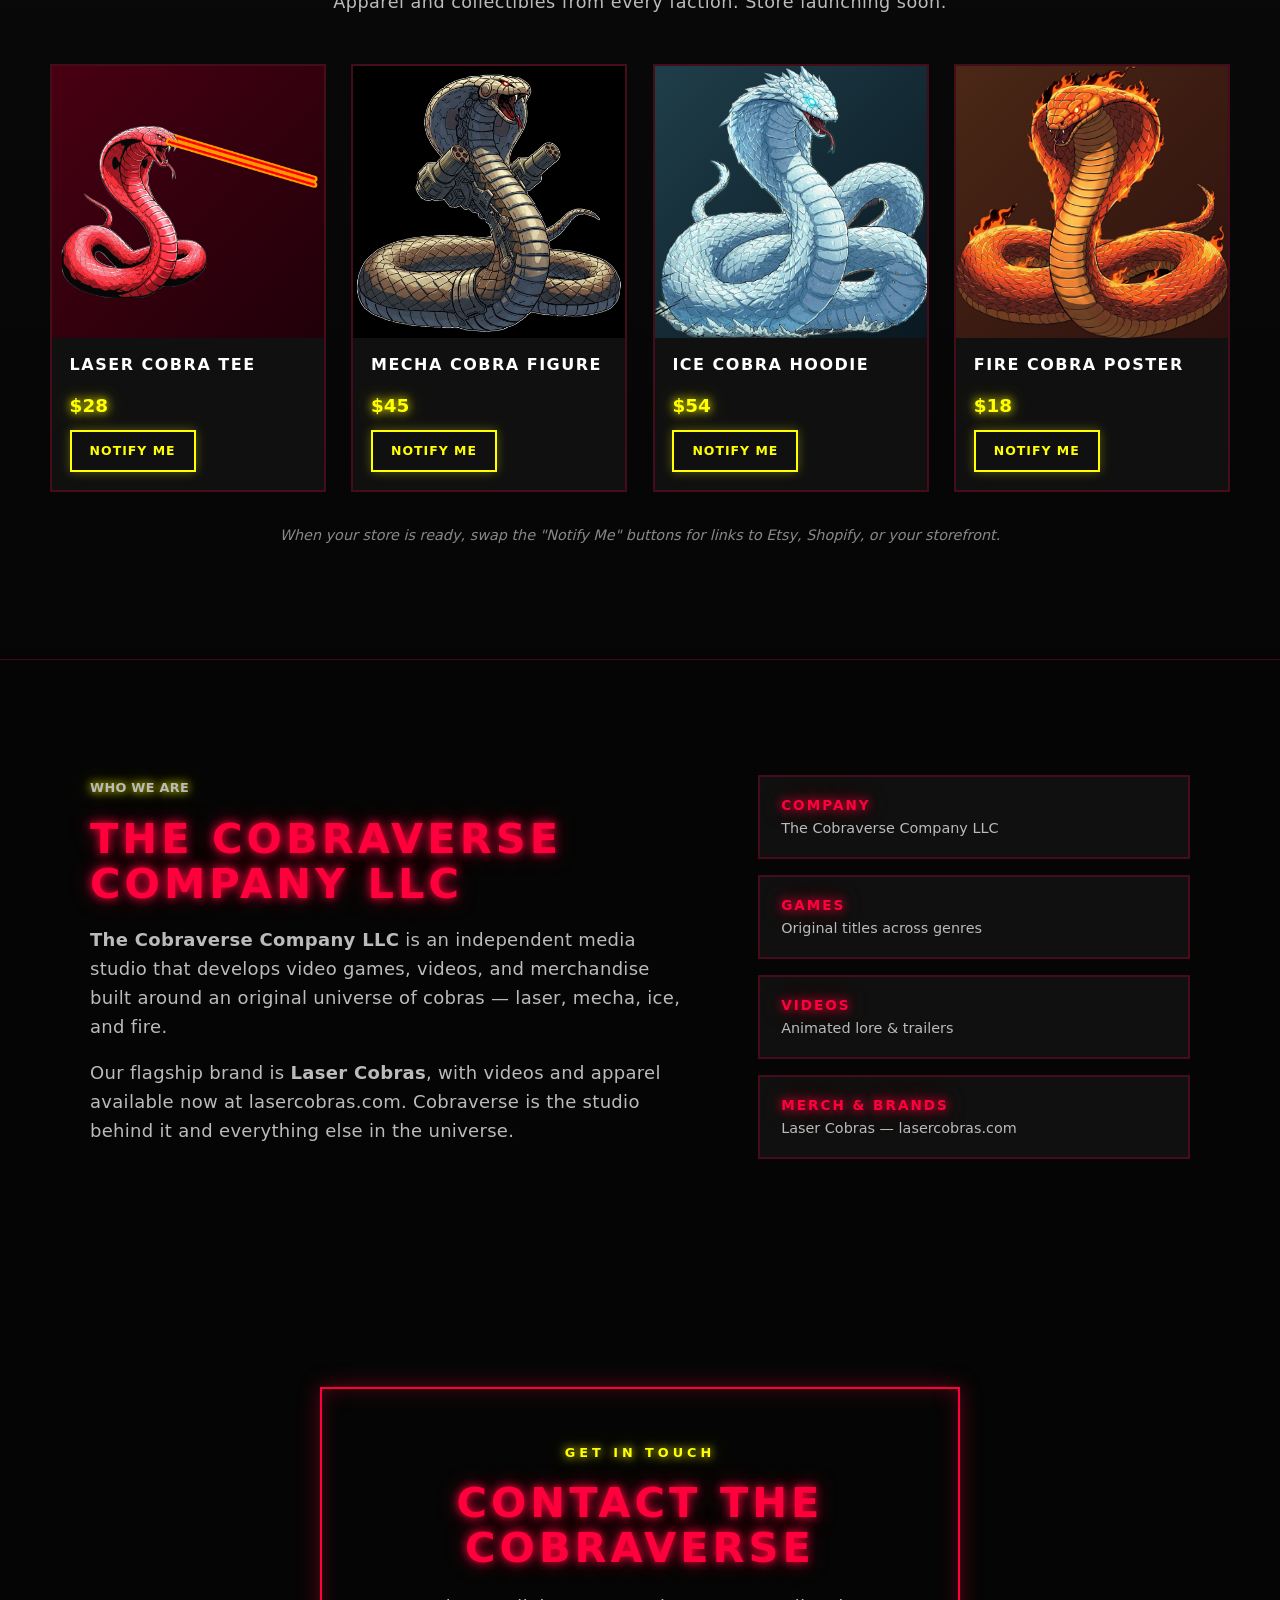
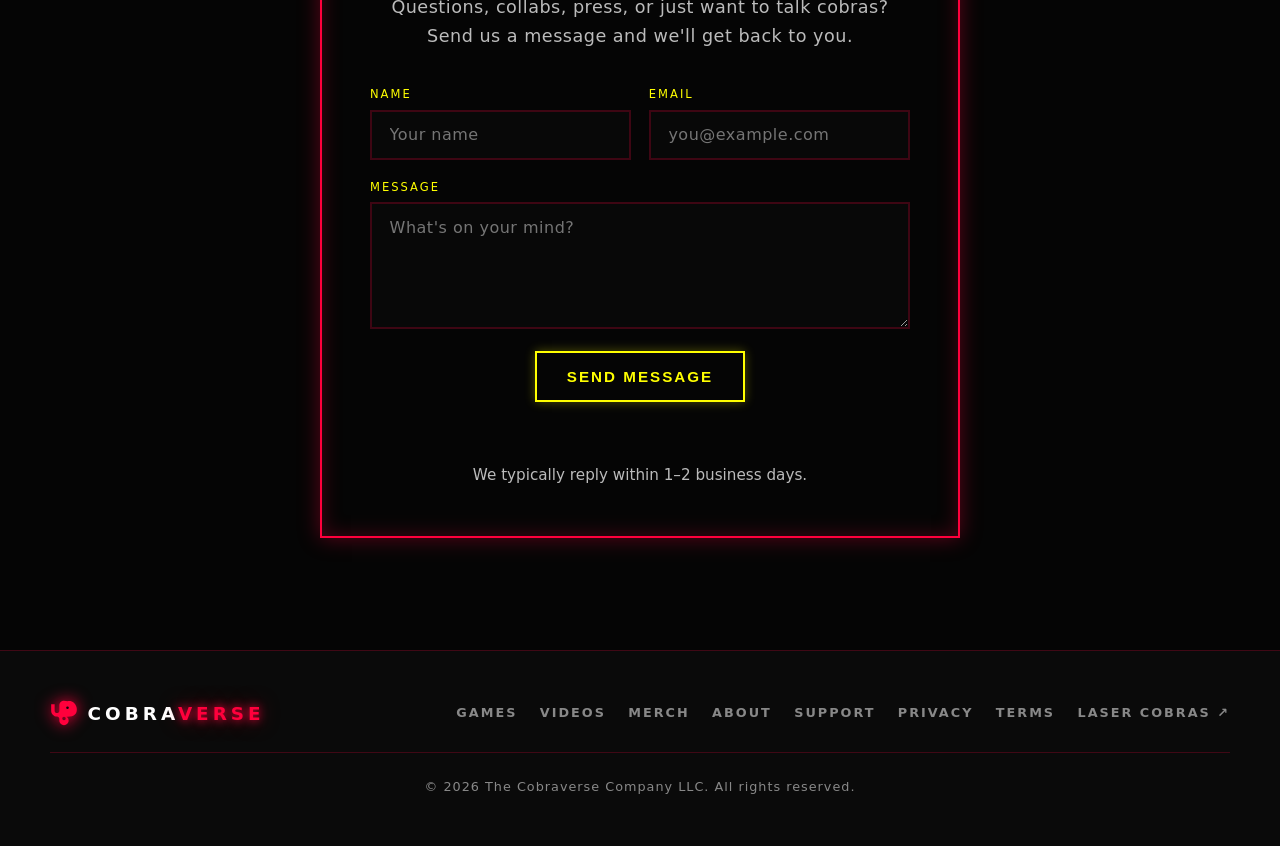
==== commit 6cf1c32a: "updated the faction description and the laser cobra faction pic" ====
--- a/index.html
+++ b/index.html
@@ -77,25 +77,29 @@
       <article class="faction" style="--accent:#ff003c;--accent-2:#ff2d5e">
         <div class="faction-media media-laser" role="img" aria-label="Laser cobra"></div>
         <h3>Laser Cobras</h3>
-        <p>Precision predators of pure light. They strike at the speed of a photon and never miss twice.</p>
+        <p class="faction-lead">Origin unknown. Threat level: absolute.</p>
+        <p>No one knows what world birthed the Laser Cobras — only that they arrived, and everything changed. These apex predators don't hunt so much as erase, their signature eye-lasers cutting the air at light speed before a target even registers movement. Territory doesn't stay contested for long once a Laser Cobra sets its sights on it — resistance folds fast, and what's left rarely puts up a second fight. To face one is to already be behind.</p>
         <span class="faction-tag">Element · Light</span>
       </article>
       <article class="faction" style="--accent:#c8ced8;--accent-2:#7b8aa5">
         <div class="faction-media media-mecha" role="img" aria-label="Mecha cobra"></div>
         <h3>Mecha Cobras</h3>
-        <p>Titanium serpents forged for war. Armor-plated, chrome-fanged, and impossibly hard to kill.</p>
+        <p class="faction-lead">Built for war. Built by someone.</p>
+        <p>Cold, precise, and devastatingly efficient, the Mecha Cobras are machines of pure combat purpose — every servo and blade honed for one function: destruction. Their true origin is still debated, but the evidence points to the stars. They struck Earth first, without warning or explanation, then turned their assault toward Cobraxis itself. Whether they're weapons, scouts, or something worse, one truth holds: whoever built them wanted something dead.</p>
         <span class="faction-tag">Element · Steel</span>
       </article>
       <article class="faction" style="--accent:#7ce7ff;--accent-2:#2b6bff">
         <div class="faction-media media-ice" role="img" aria-label="Ice cobra"></div>
         <h3>Ice Cobras</h3>
-        <p>Silent hunters of the frozen wastes. Their venom freezes on contact and their patience is endless.</p>
+        <p class="faction-lead">Silent until it's too late.</p>
+        <p>Across the frozen wastes of Cobraxis, the Ice Cobras have mastered the art of disappearing into the landscape itself. They don't announce their presence — they simply arrive by stealth to infiltrate your defenses. By the time their ice daggers form and their shield-walls rise, the fight is already on their terms. Patient, precise, and nearly invisible until the moment they choose not to be.</p>
         <span class="faction-tag">Element · Frost</span>
       </article>
       <article class="faction" style="--accent:#ff8a3d;--accent-2:#ff2d2d">
         <div class="faction-media media-fire" role="img" aria-label="Fire cobra"></div>
         <h3>Fire Cobras</h3>
-        <p>Molten fury given a spine. Where they slither, the ground burns and the sky turns to ash.</p>
+        <p class="faction-lead">Born from the mountain's rage.</p>
+        <p>Forged in the molten rivers that scar the surface of Cobraxis, the Fire Cobras carry the volcano's fury in their scales. They don't strike so much as detonate — flame and force overwhelming most who stand against them before a defense can even form. Enemies that survive the first wave rarely survive the second; the Fire Cobras don't relent once the burning starts, and few adversaries walk away from the aftermath.</p>
         <span class="faction-tag">Element · Flame</span>
       </article>
     </div>
@@ -124,7 +128,7 @@
           pick-up-and-play runs.
         </p>
         <ul class="fg-features">
-          <li>Endless wave mode plus a dedicated Survival mode</li>
+          <li>Endless wave mode plus a dedicated time-based Survival mode</li>
           <li>Epic recurring Mecha Scorpion boss battles</li>
           <li>Power-ups: tri-laser, dual cobras, rapid fire, pulse bomb &amp; invincibility</li>
           <li>48 permanent upgrades to power up your cobra over time</li>
--- a/styles.css
+++ b/styles.css
@@ -208,6 +208,8 @@
 .factions { display: grid; grid-template-columns: repeat(4, 1fr); gap: 1.4rem; }
 .faction {
   position: relative;
+  display: flex;
+  flex-direction: column;
   padding: 2rem 1.5rem;
   border: 2px solid var(--accent);
   background: var(--bg-3);
@@ -231,10 +233,14 @@
 /* mecha.jpg has a baked-in black background; make its banner black too so the
    letterbox seam disappears (the transparent cobras don't need this). */
 .faction .faction-media.media-mecha { background-color: #000; background-image: url('assets/mecha.jpg'); }
-.faction h3 { margin-bottom: .6rem; font-size: 1.25rem; letter-spacing: 2px; color: var(--accent); text-shadow: 0 0 10px color-mix(in srgb, var(--accent) 60%, transparent); }
+/* laser.png carries extra transparent padding — scale it up to fill the banner. */
+.faction .faction-media.media-laser { background-size: auto 132%; }
+.faction h3 { margin-bottom: .5rem; font-size: 1.25rem; letter-spacing: 2px; color: var(--accent); text-shadow: 0 0 10px color-mix(in srgb, var(--accent) 60%, transparent); }
+.faction-lead { margin-bottom: .7rem; color: var(--text); font-style: italic; font-weight: 600; font-size: .92rem; letter-spacing: .3px; }
 .faction p { margin-bottom: 1.2rem; color: var(--muted); font-size: .98rem; }
 .faction-tag {
-  display: inline-block; font-size: .68rem; letter-spacing: 2px; text-transform: uppercase;
+  margin-top: auto; align-self: flex-start;
+  font-size: .68rem; letter-spacing: 2px; text-transform: uppercase;
   color: var(--text); padding: .3rem .7rem; border: 1px solid var(--accent);
 }
 
@@ -242,8 +248,20 @@
 .cards { display: grid; grid-template-columns: repeat(3, 1fr); gap: 1.6rem; }
 .merch-cards { grid-template-columns: repeat(4, 1fr); }
 .video-grid { grid-template-columns: repeat(2, 1fr); }
-.video-embed { position: relative; aspect-ratio: 16 / 9; background: #000; overflow: hidden; }
+/* Videos are vertical (YouTube Shorts) — portrait player beside the text */
+.video-card { display: grid; grid-template-columns: auto 1fr; align-items: stretch; }
+.video-embed {
+  position: relative; width: clamp(190px, 22vw, 235px); aspect-ratio: 9 / 16;
+  background: #000; overflow: hidden; border-right: 2px solid var(--line);
+}
 .video-embed iframe { position: absolute; inset: 0; width: 100%; height: 100%; border: 0; display: block; }
+.video-card .card-body { align-self: center; }
+@media (max-width: 860px) { .video-grid { grid-template-columns: 1fr; } }
+@media (max-width: 560px) {
+  .video-card { grid-template-columns: 1fr; }
+  .video-embed { width: 100%; max-width: 235px; margin: 0 auto; border-right: 0; border-bottom: 2px solid var(--line); }
+  .video-card .card-body { align-self: start; }
+}
 
 /* Featured game (single prominent card) */
 .featured-game {
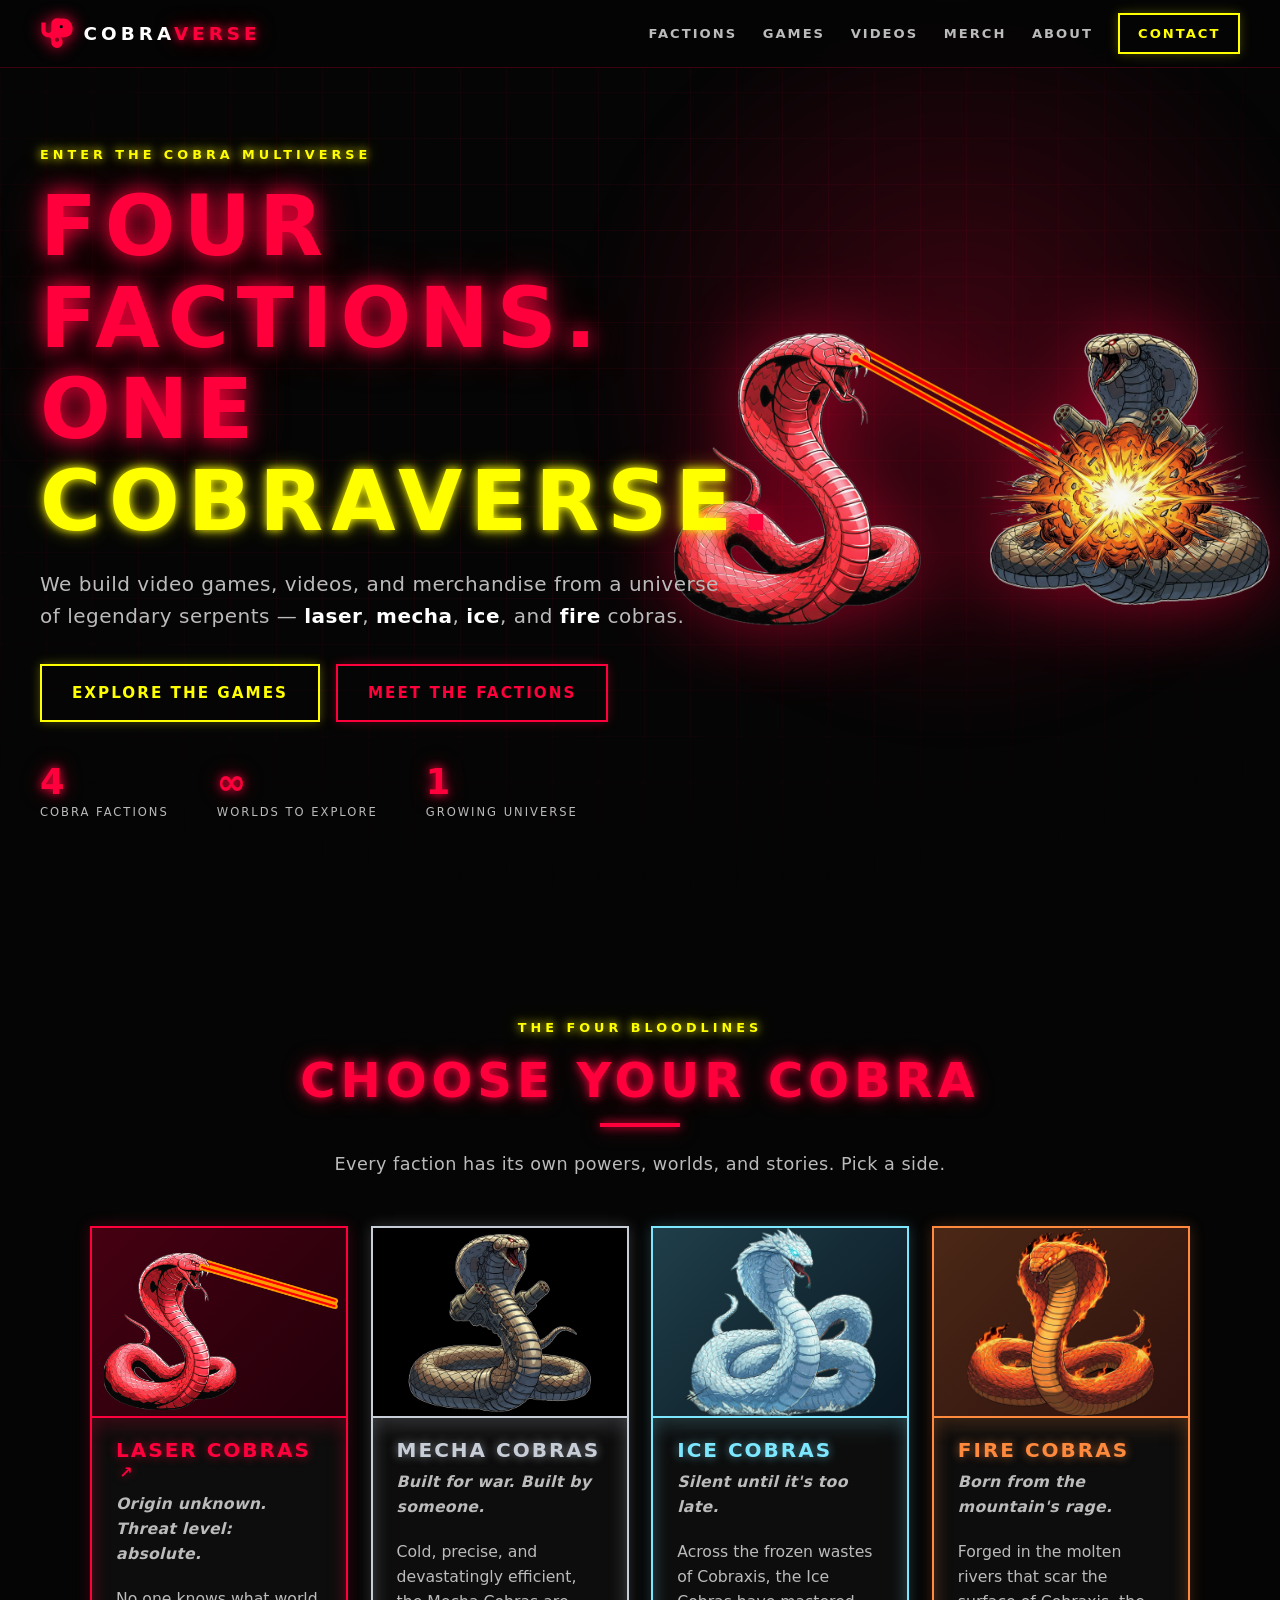
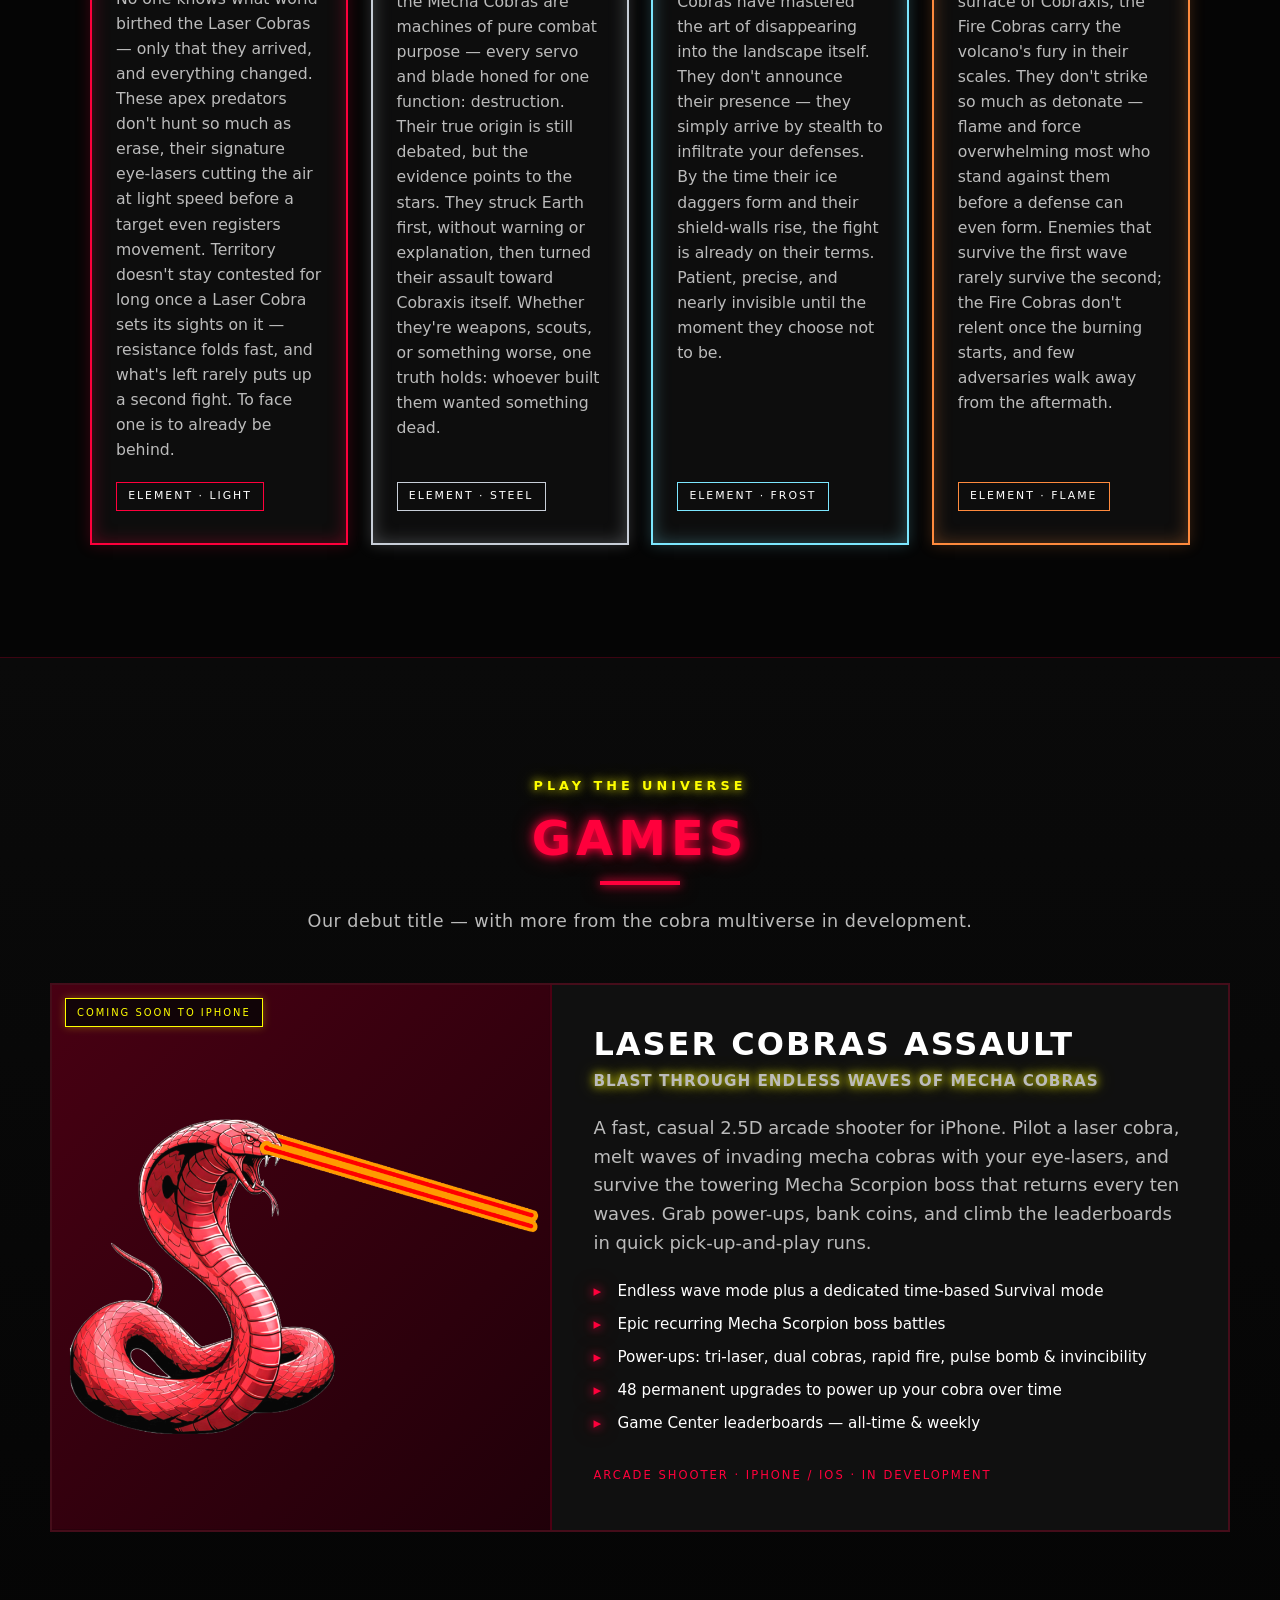
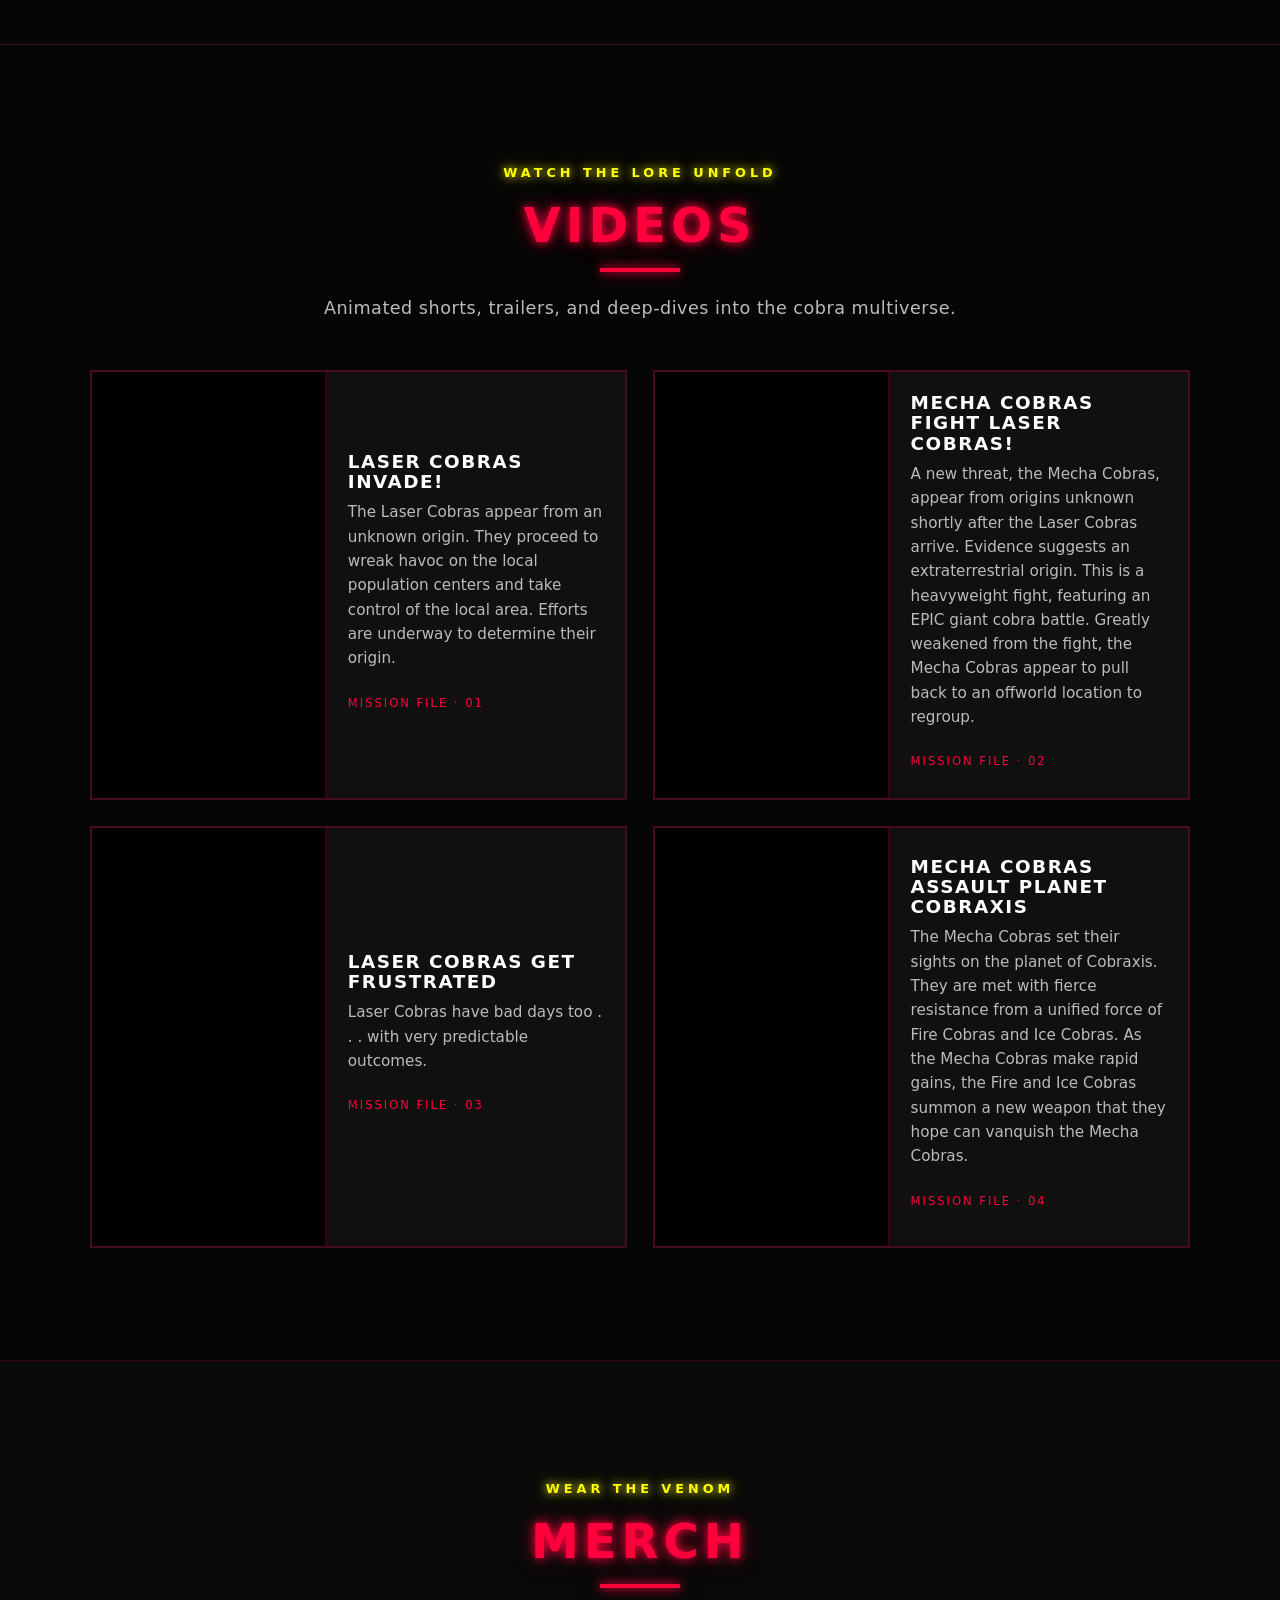
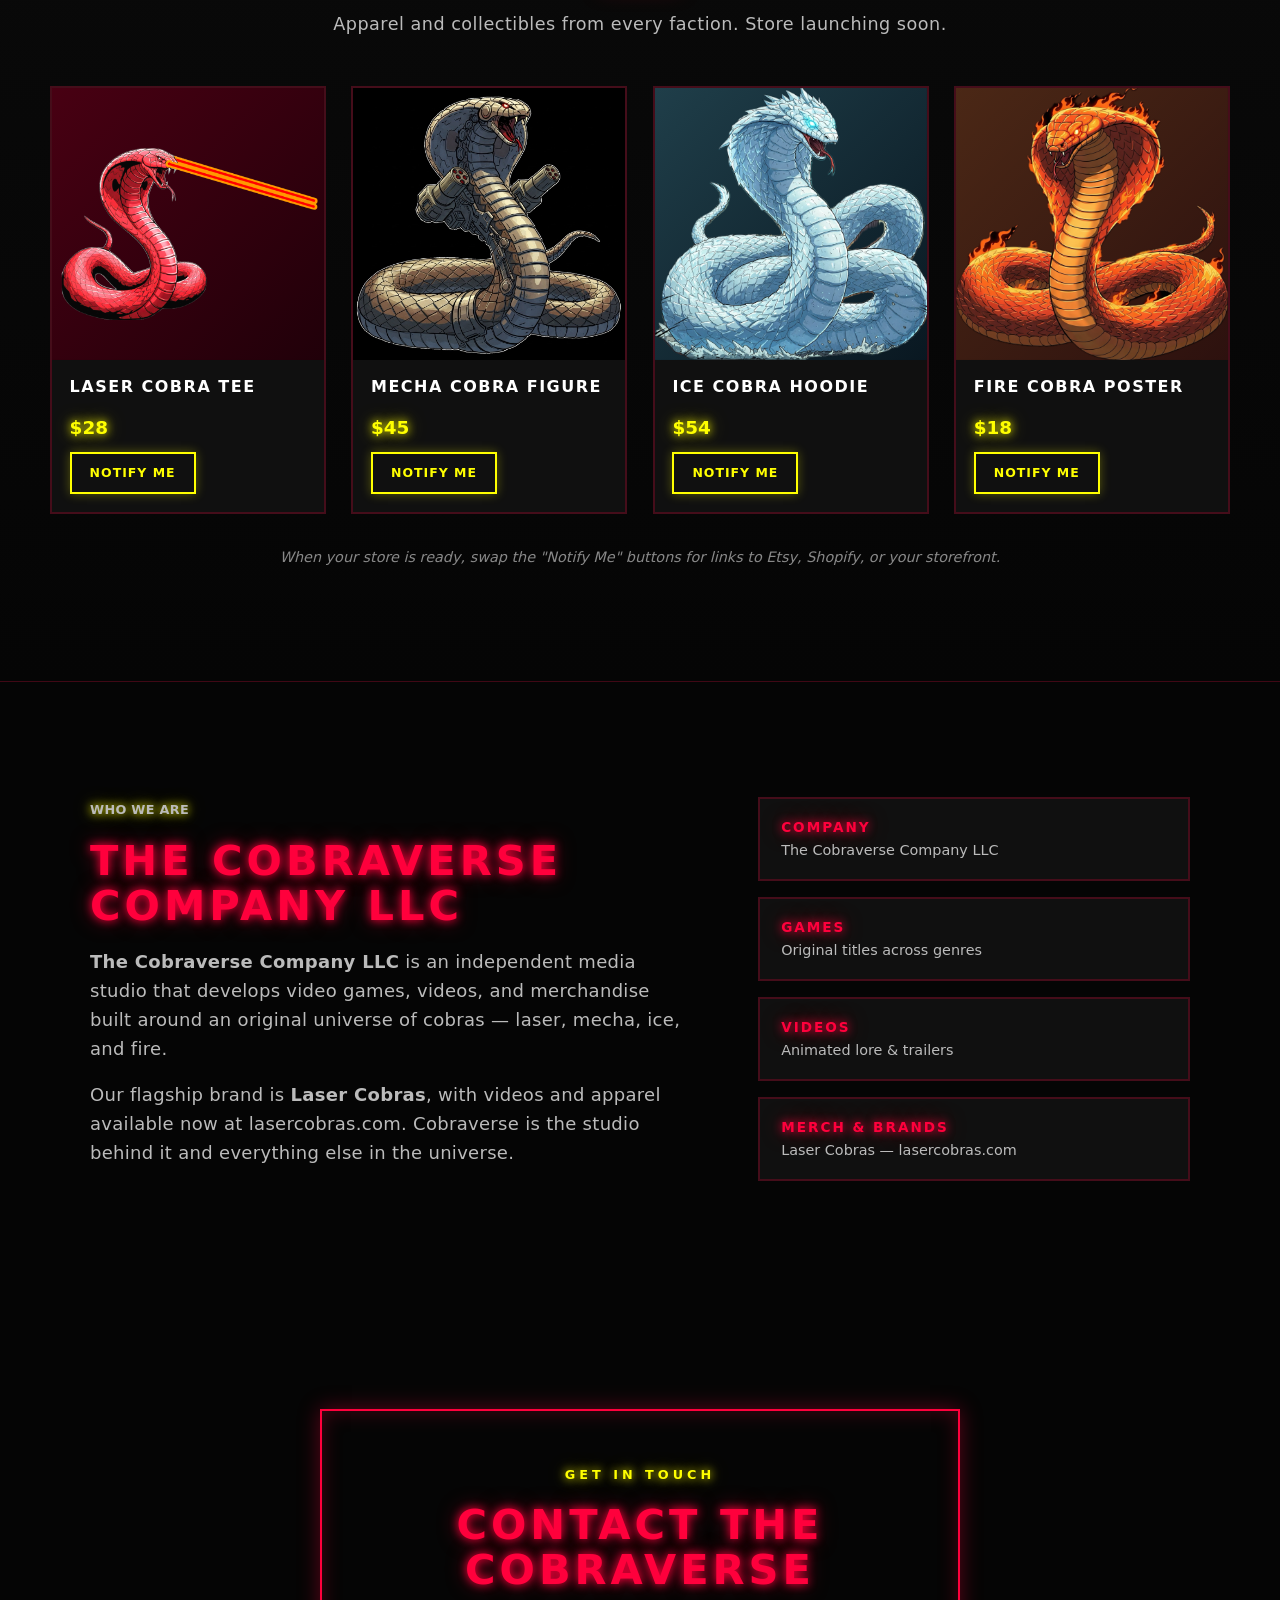
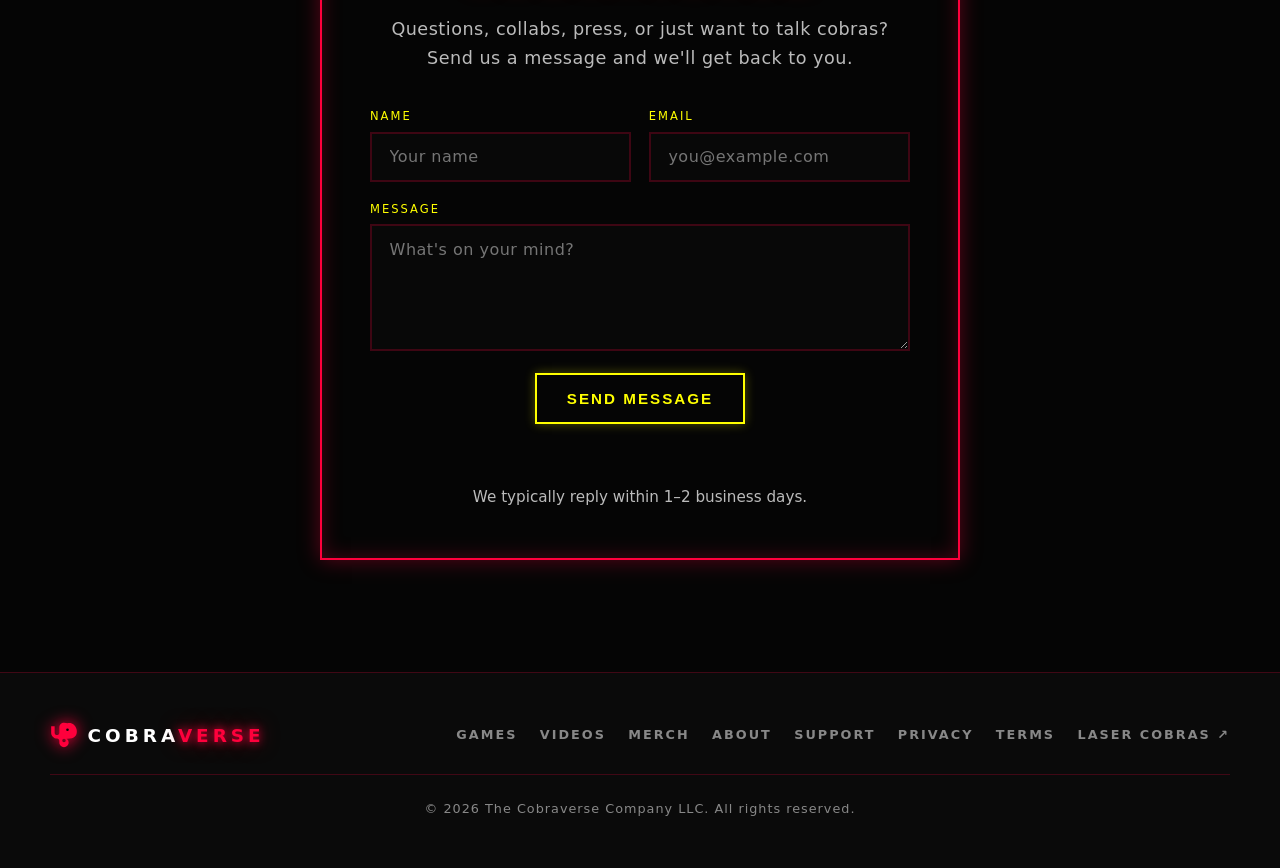
==== commit 30a99985: "made laser cobra faction a link to lasercobras.com1" ====
--- a/index.html
+++ b/index.html
@@ -74,9 +74,10 @@
     </div>
 
     <div class="factions">
-      <article class="faction" style="--accent:#ff003c;--accent-2:#ff2d5e">
+      <article class="faction link-card" style="--accent:#ff003c;--accent-2:#ff2d5e">
+        <a class="faction-link" href="https://lasercobras.com" target="_blank" rel="noopener" aria-label="Visit the Laser Cobras website at lasercobras.com"></a>
         <div class="faction-media media-laser" role="img" aria-label="Laser cobra"></div>
-        <h3>Laser Cobras</h3>
+        <h3>Laser Cobras <span class="ext-arrow" aria-hidden="true">↗</span></h3>
         <p class="faction-lead">Origin unknown. Threat level: absolute.</p>
         <p>No one knows what world birthed the Laser Cobras — only that they arrived, and everything changed. These apex predators don't hunt so much as erase, their signature eye-lasers cutting the air at light speed before a target even registers movement. Territory doesn't stay contested for long once a Laser Cobra sets its sights on it — resistance folds fast, and what's left rarely puts up a second fight. To face one is to already be behind.</p>
         <span class="faction-tag">Element · Light</span>
--- a/styles.css
+++ b/styles.css
@@ -237,6 +237,11 @@
 .faction .faction-media.media-laser { background-size: auto 132%; }
 .faction h3 { margin-bottom: .5rem; font-size: 1.25rem; letter-spacing: 2px; color: var(--accent); text-shadow: 0 0 10px color-mix(in srgb, var(--accent) 60%, transparent); }
 .faction-lead { margin-bottom: .7rem; color: var(--text); font-style: italic; font-weight: 600; font-size: .92rem; letter-spacing: .3px; }
+/* Laser card links out to lasercobras.com — stretched overlay makes the whole card clickable */
+.faction.link-card { cursor: pointer; }
+.faction .faction-link { position: absolute; inset: 0; z-index: 4; }
+.faction .faction-link:focus-visible { outline: 2px solid var(--accent); outline-offset: -5px; }
+.faction h3 .ext-arrow { color: var(--accent); font-size: .8em; margin-left: .2em; vertical-align: 1px; }
 .faction p { margin-bottom: 1.2rem; color: var(--muted); font-size: .98rem; }
 .faction-tag {
   margin-top: auto; align-self: flex-start;
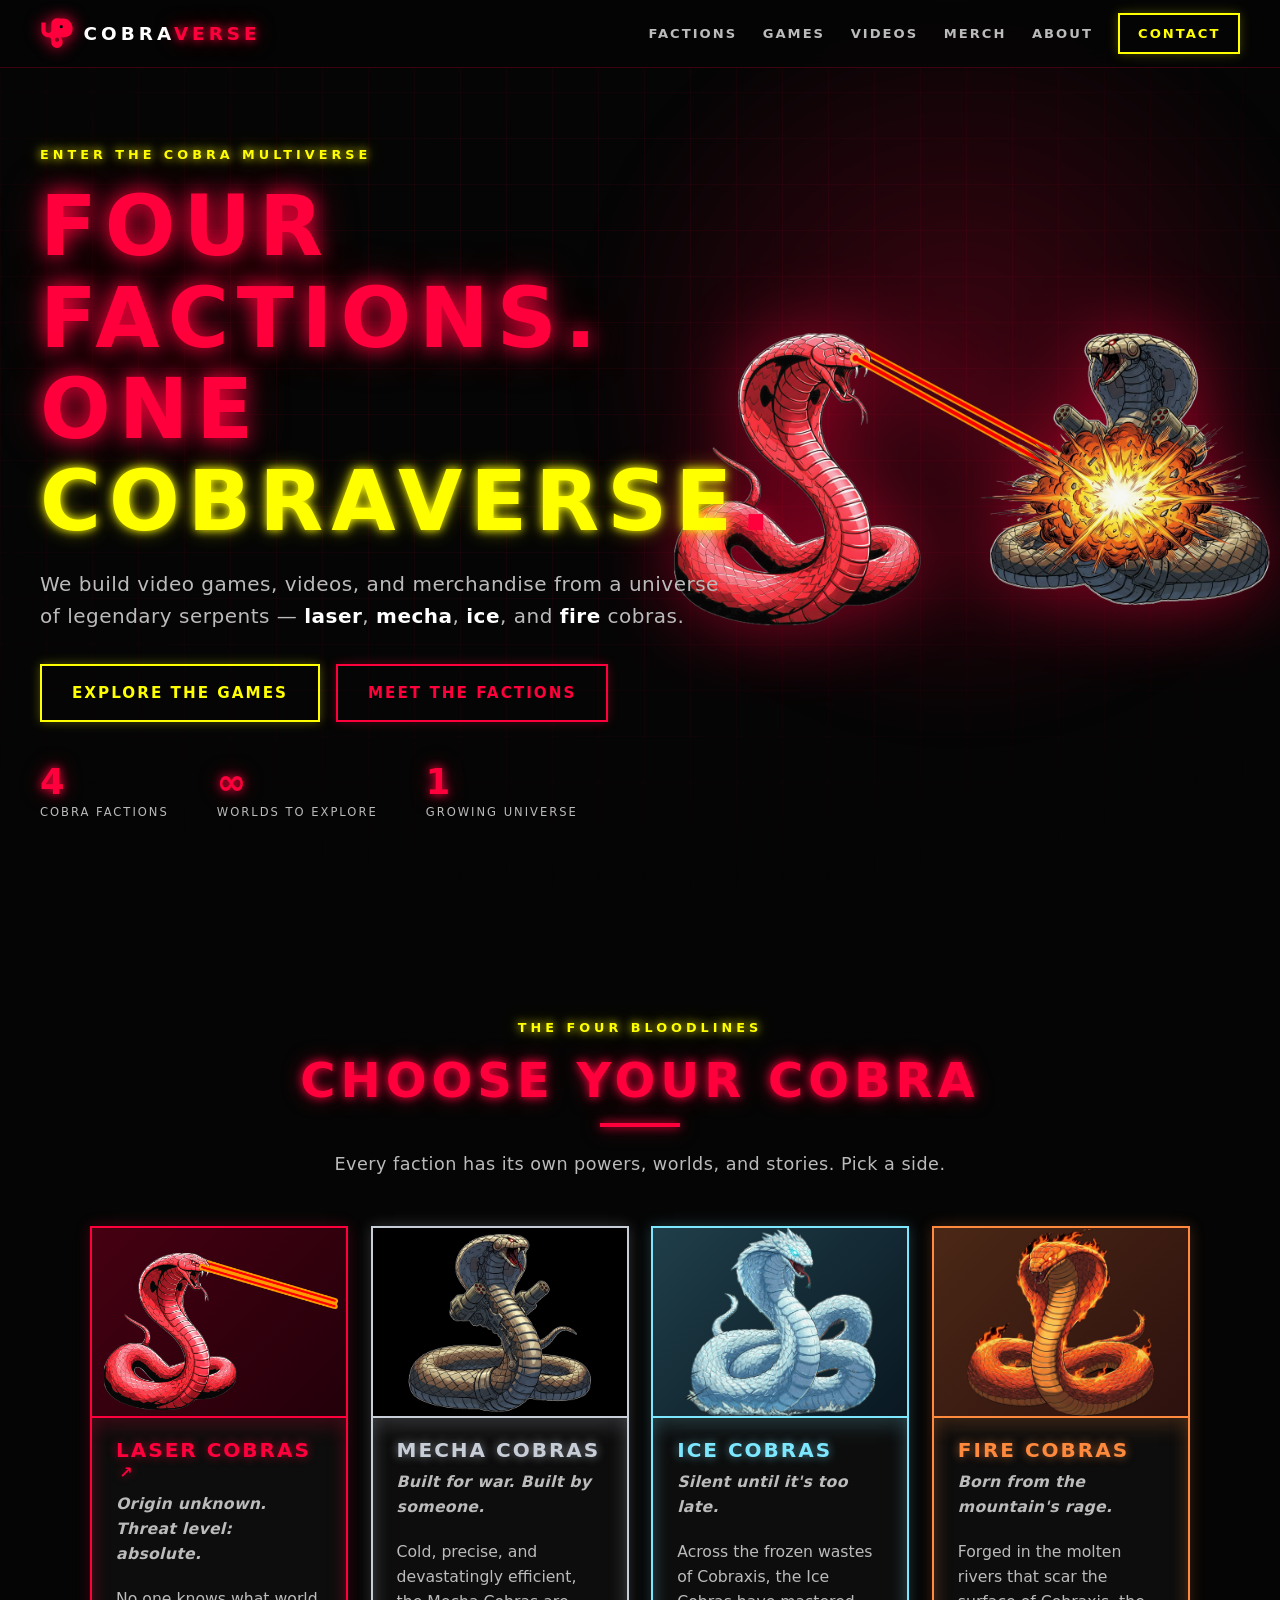
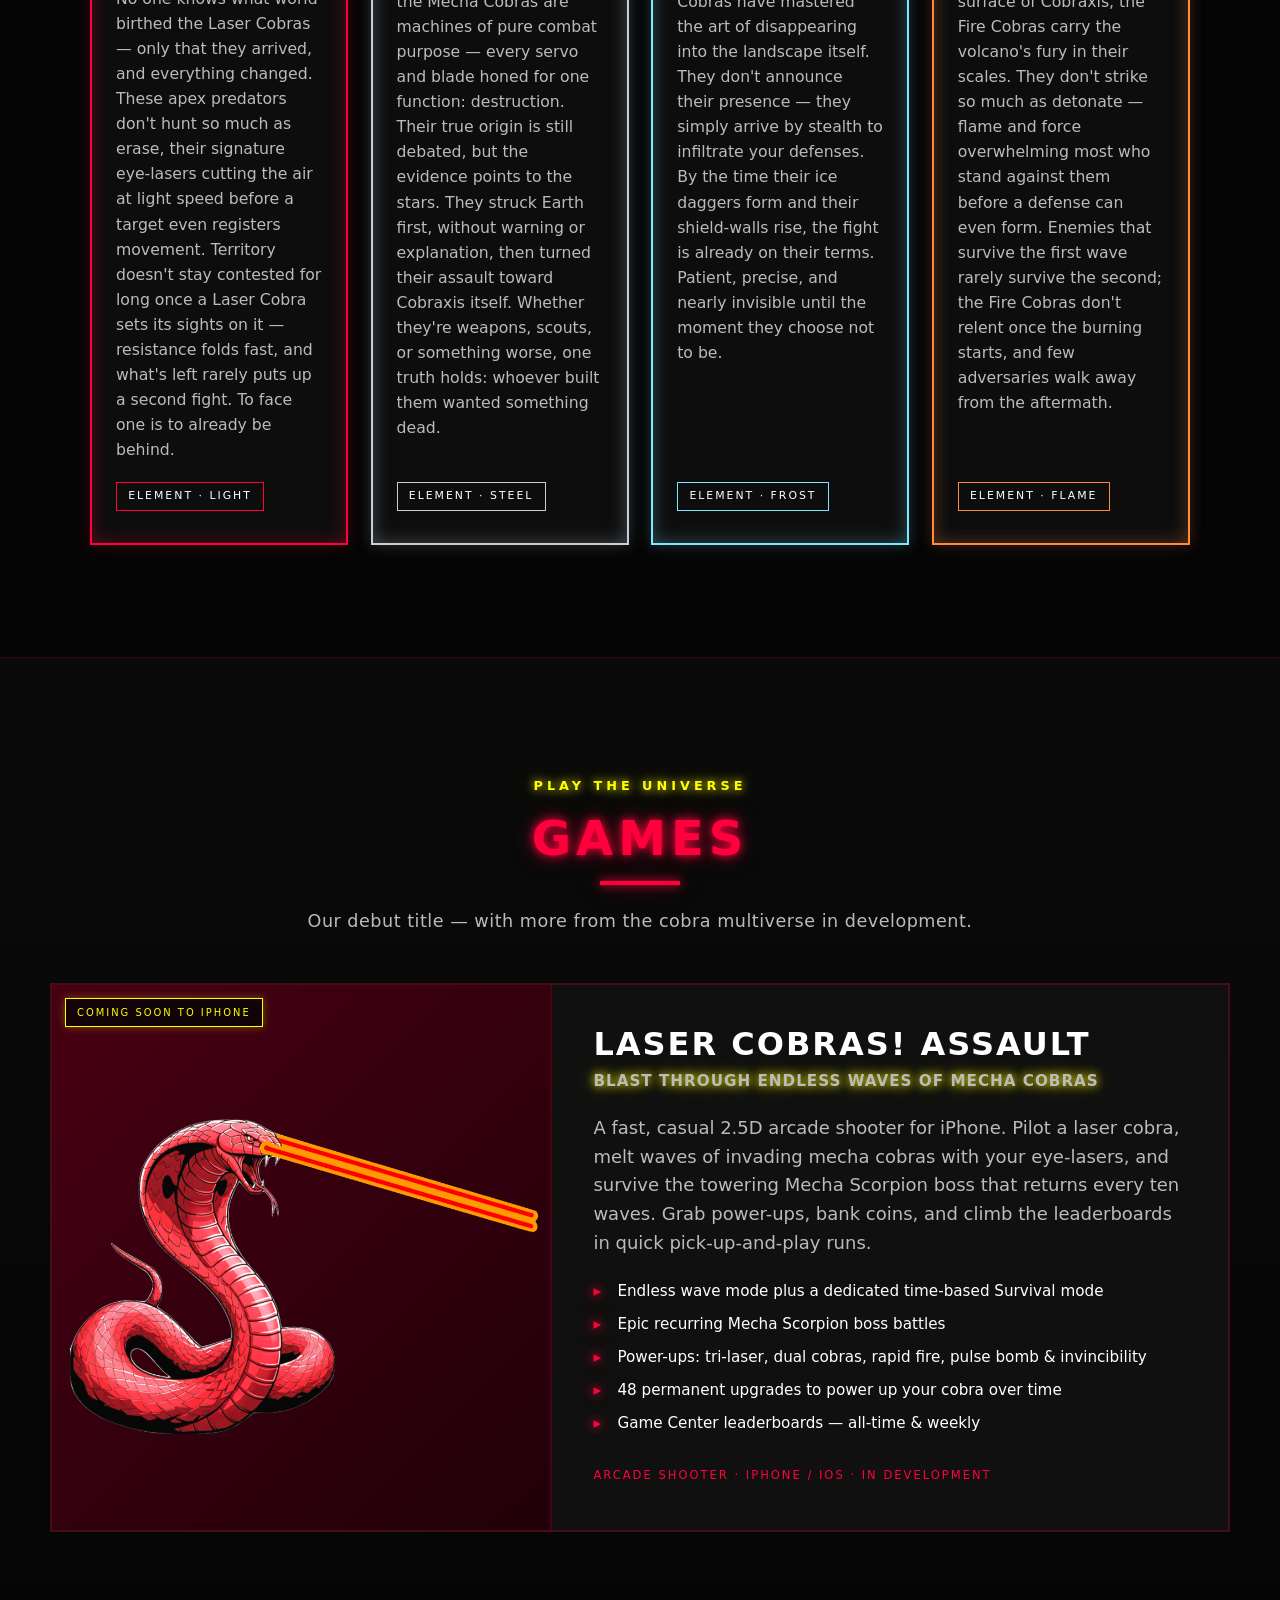
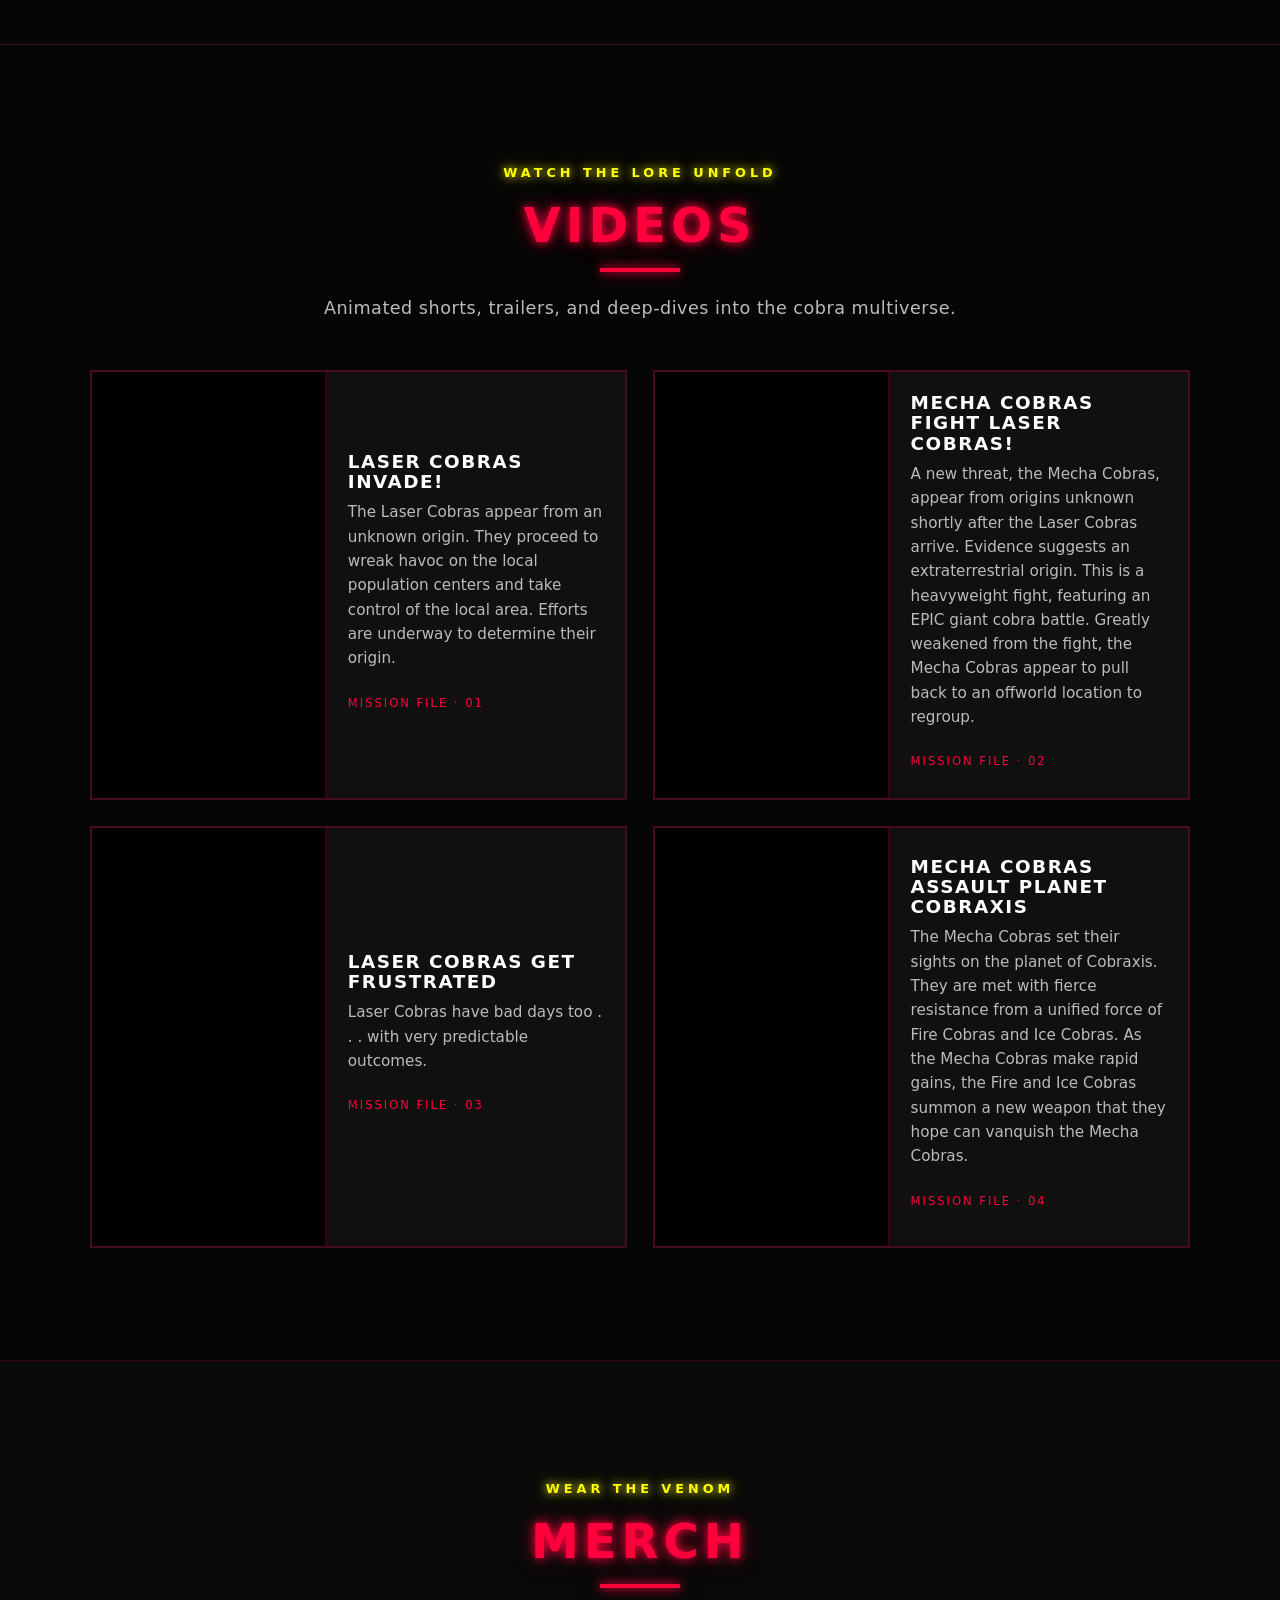
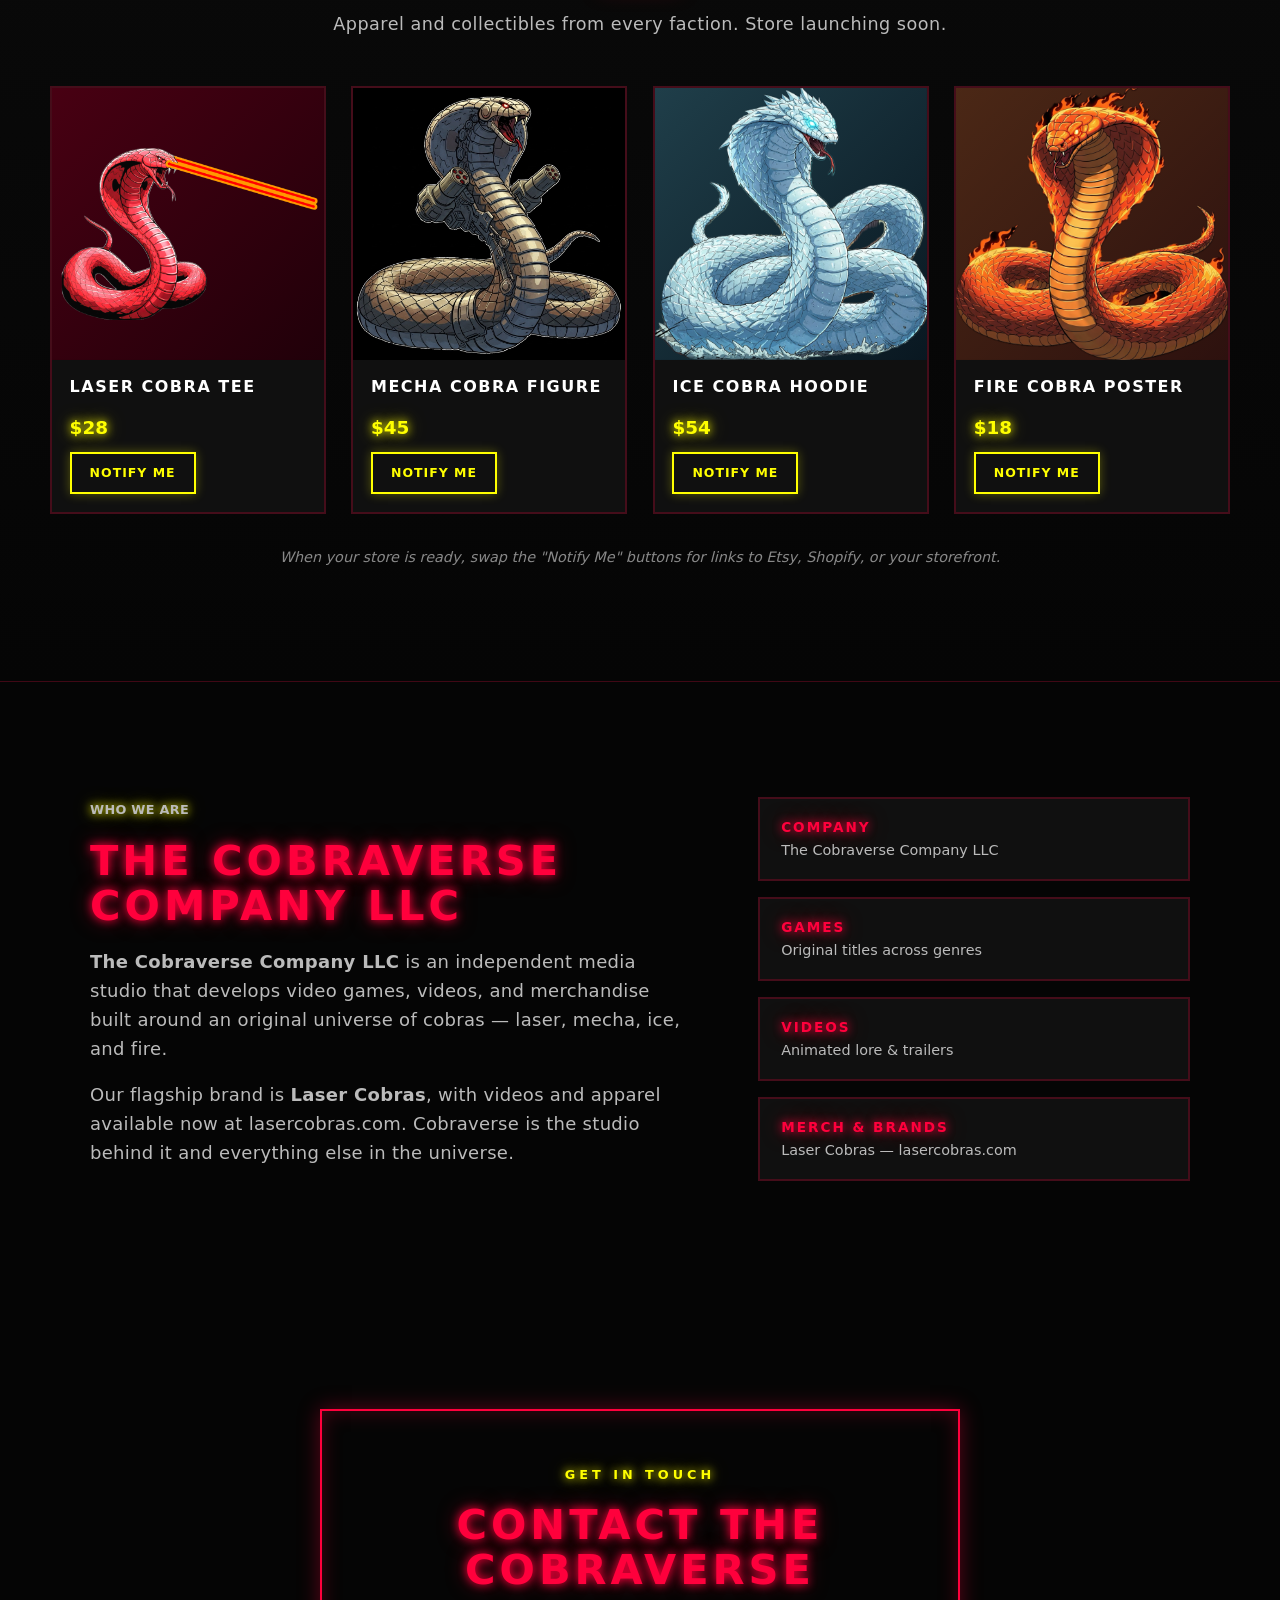
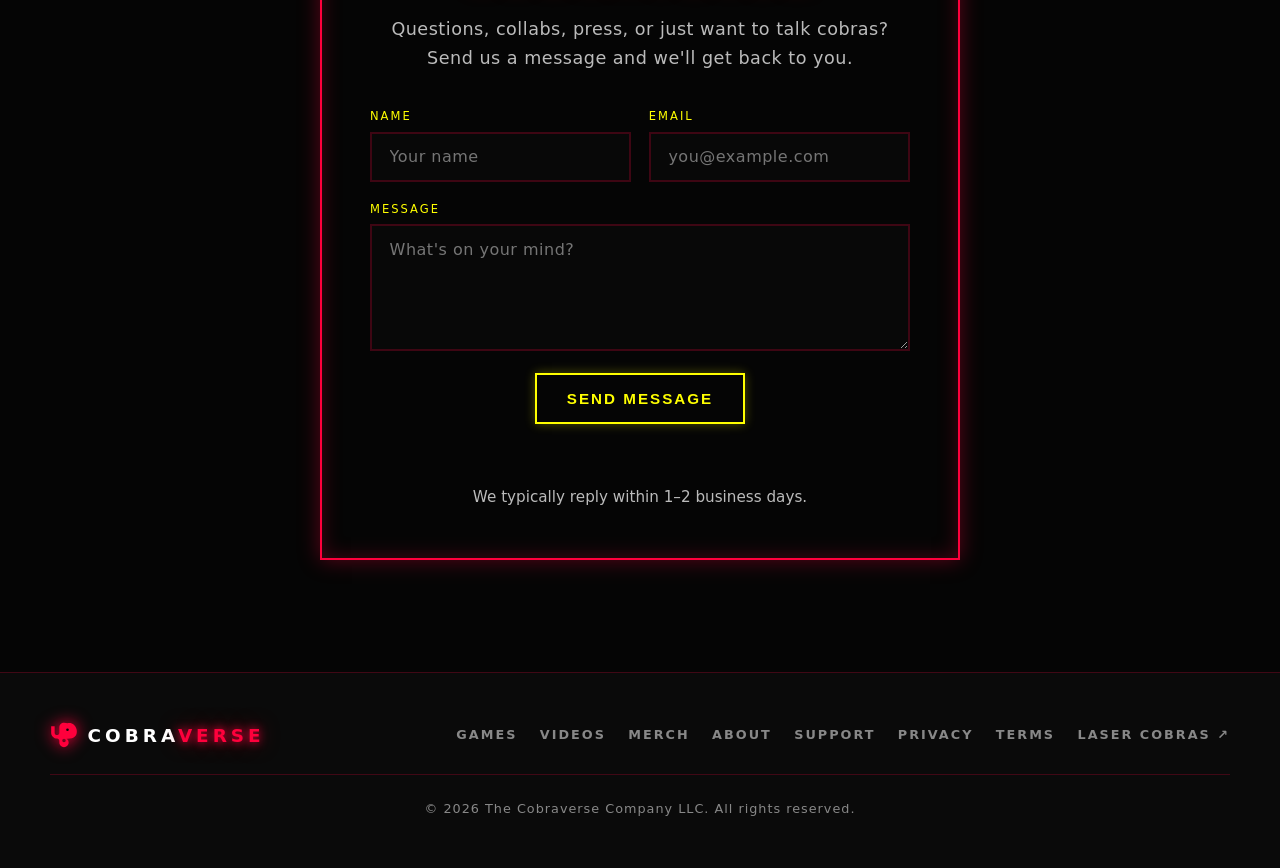
==== commit 049591d1: "added ! to laser cobras! assault game" ====
--- a/index.html
+++ b/index.html
@@ -115,11 +115,11 @@
     </div>
 
     <div class="featured-game">
-      <div class="featured-game-media media-laser" role="img" aria-label="Laser Cobras Assault">
+      <div class="featured-game-media media-laser" role="img" aria-label="Laser Cobras! Assault">
         <span class="badge">Coming Soon to iPhone</span>
       </div>
       <div class="featured-game-body">
-        <h3>Laser Cobras Assault</h3>
+        <h3>Laser Cobras! Assault</h3>
         <p class="fg-tagline">Blast through endless waves of mecha cobras</p>
         <p>
           A fast, casual 2.5D arcade shooter for iPhone. Pilot a laser cobra,
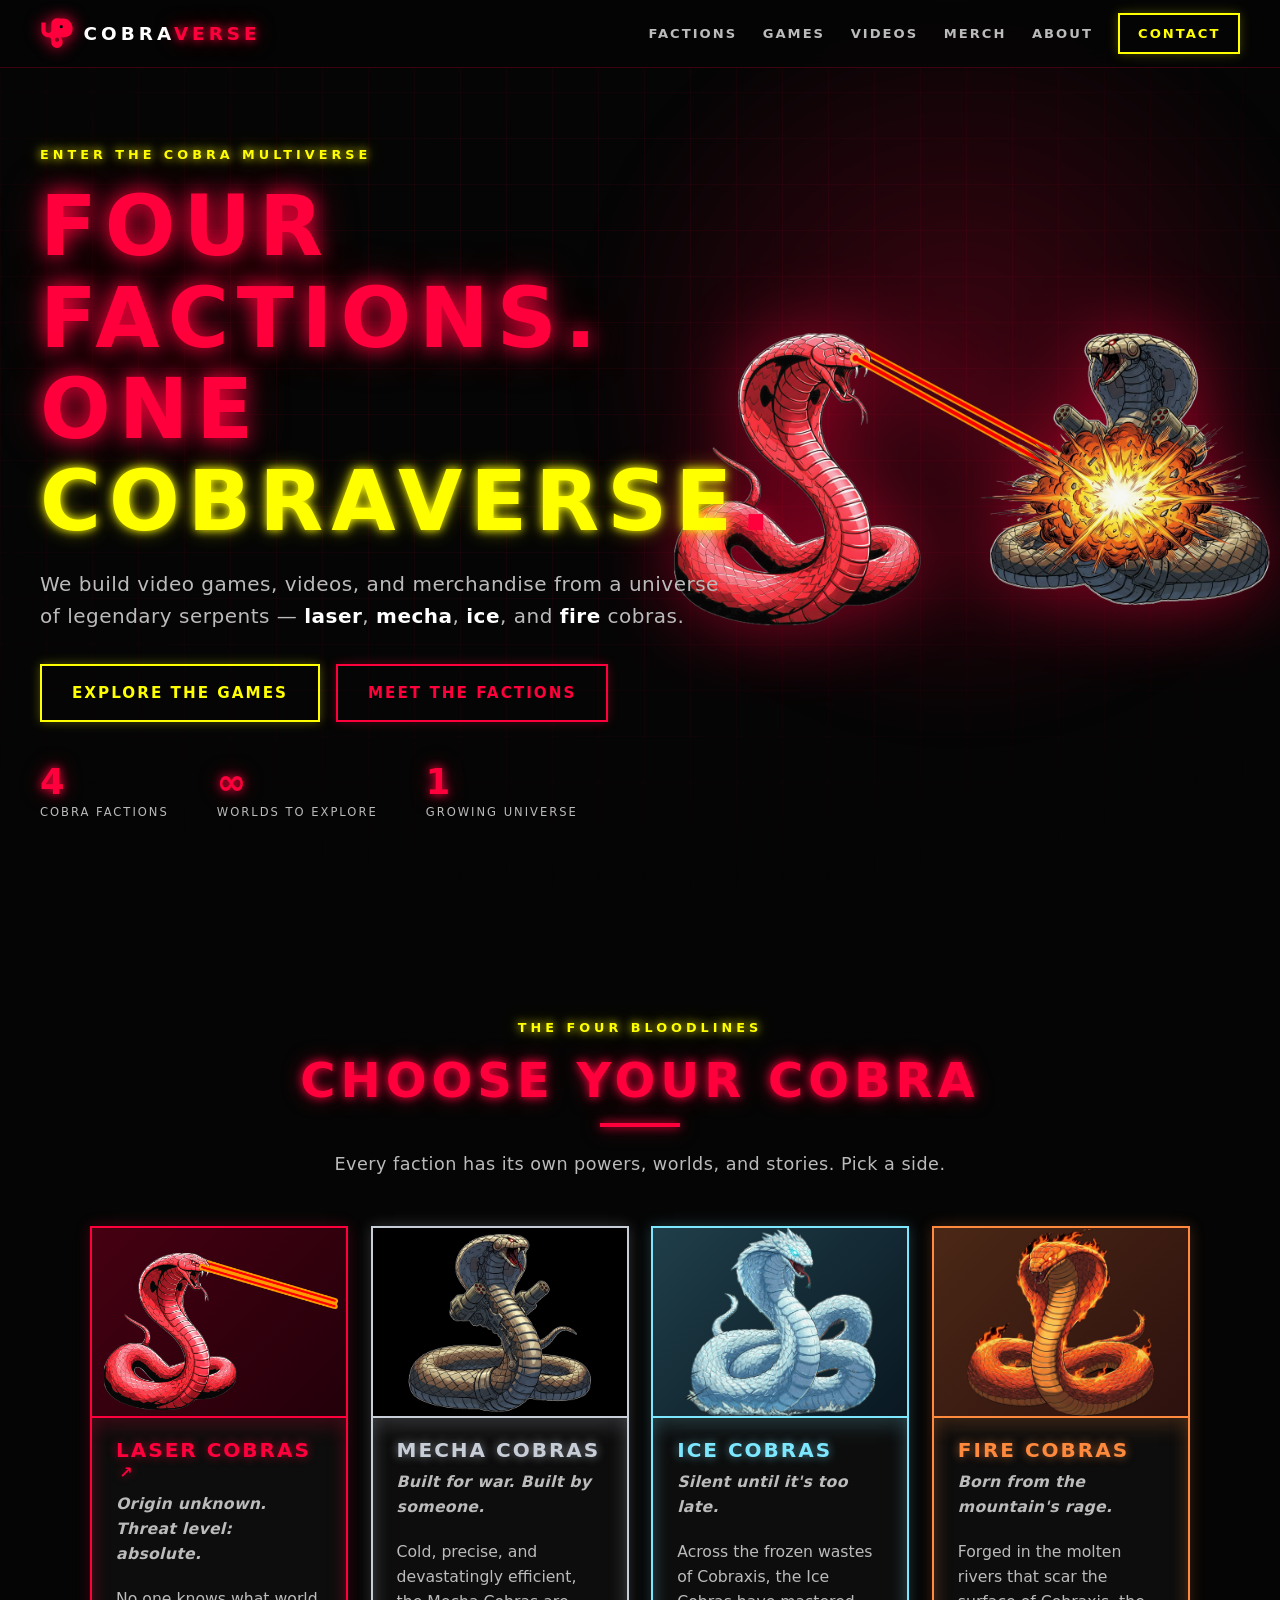
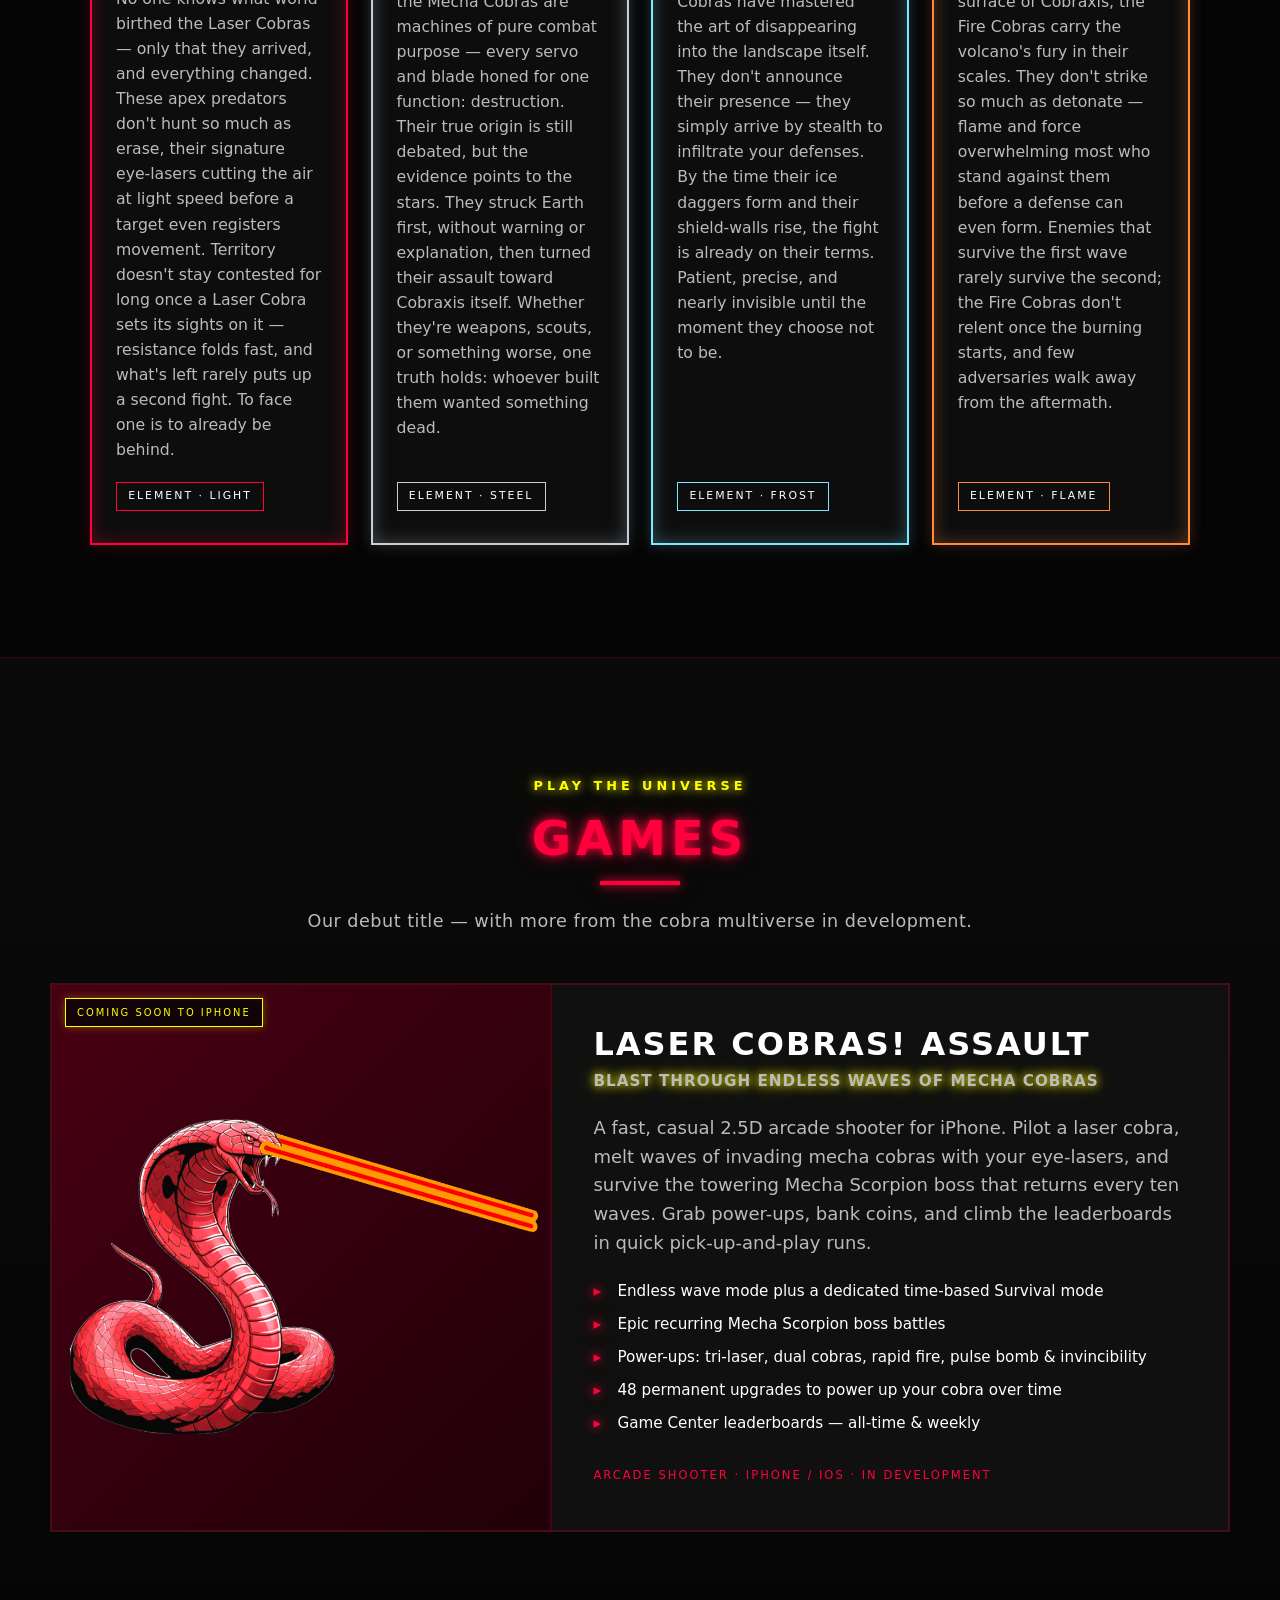
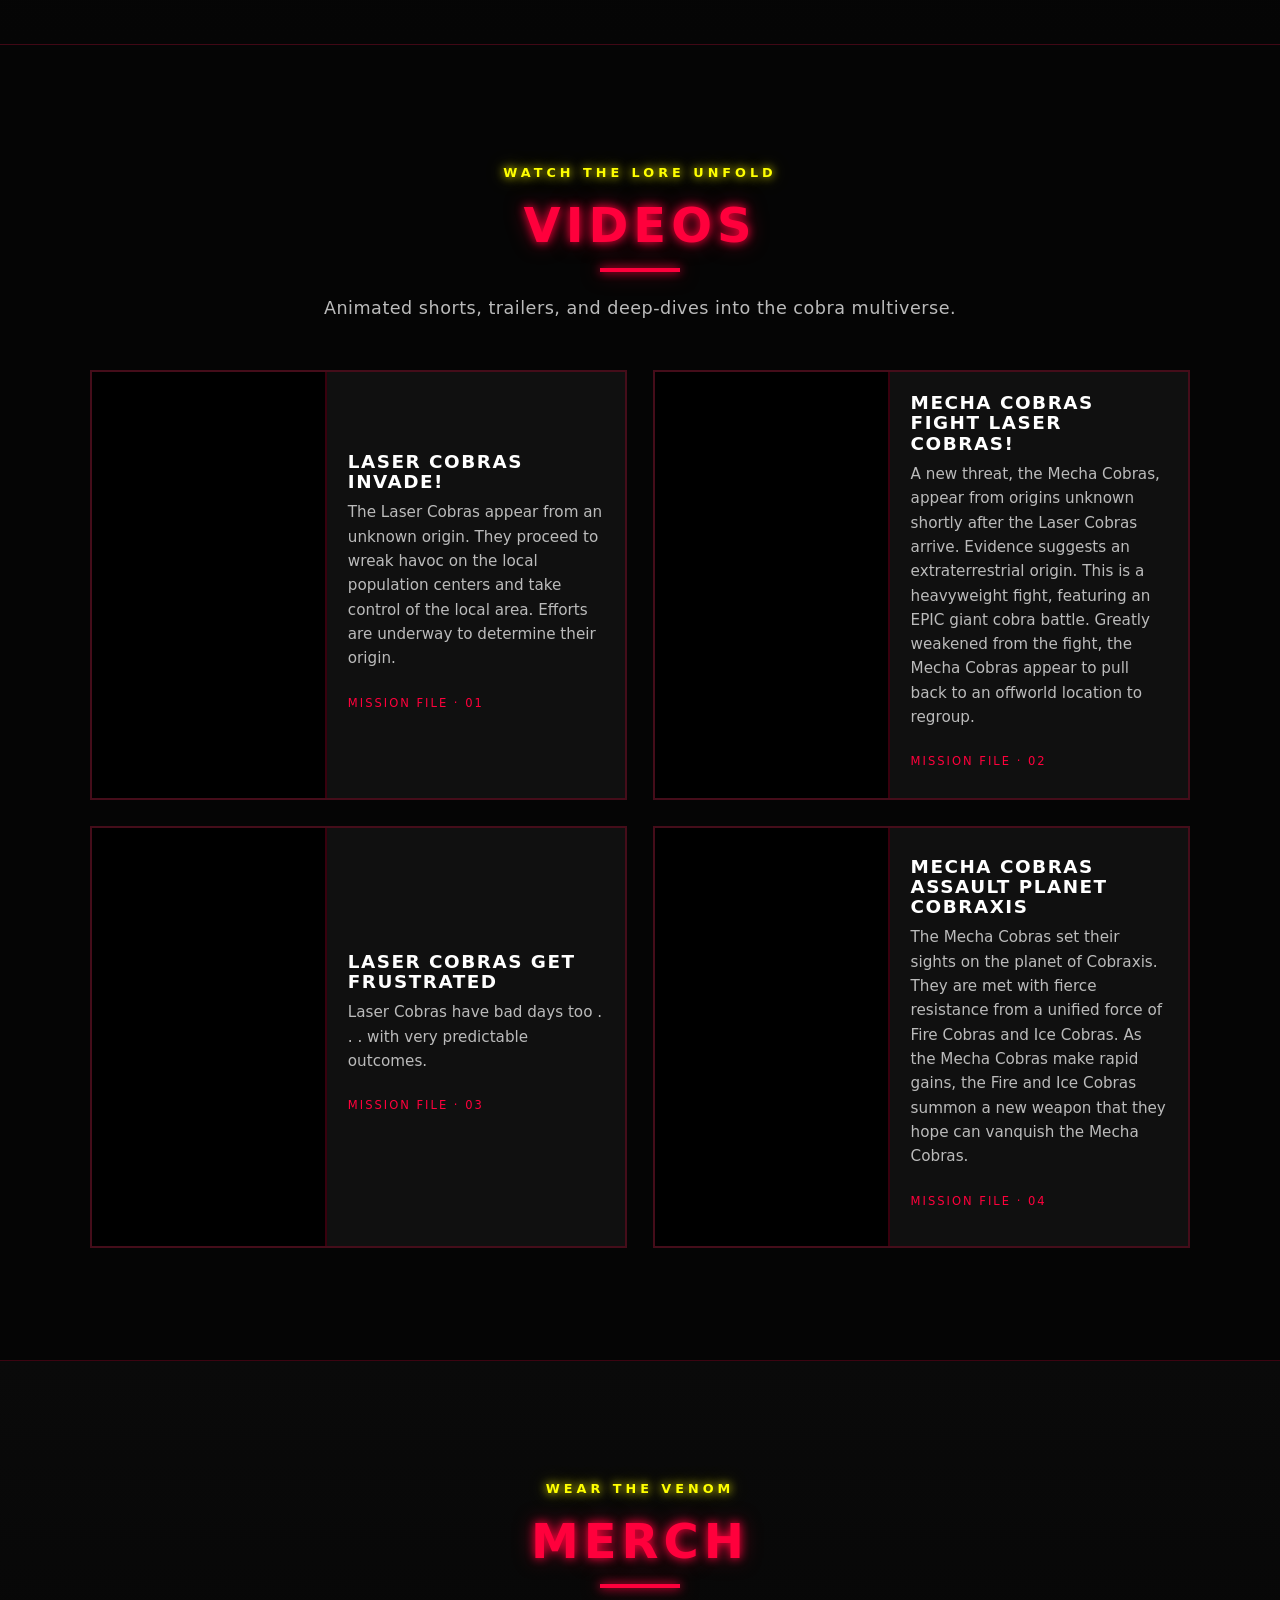
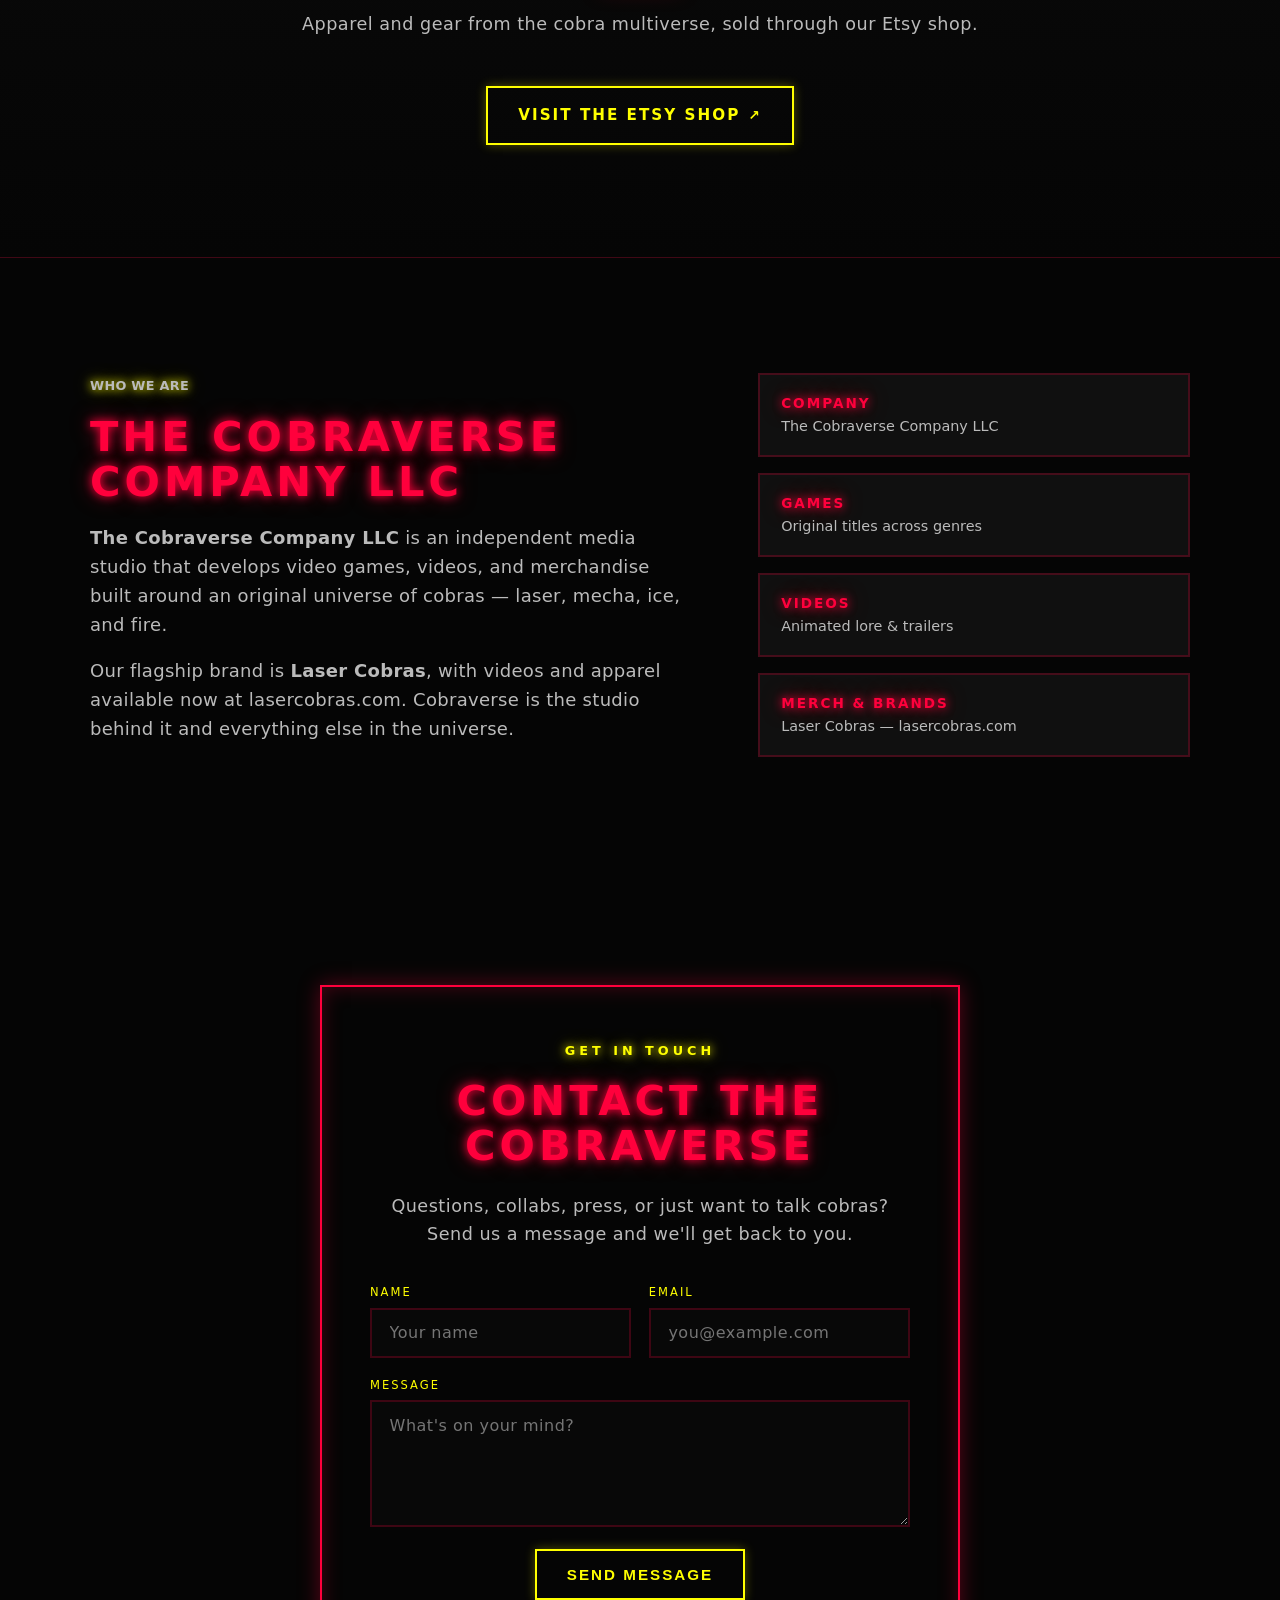
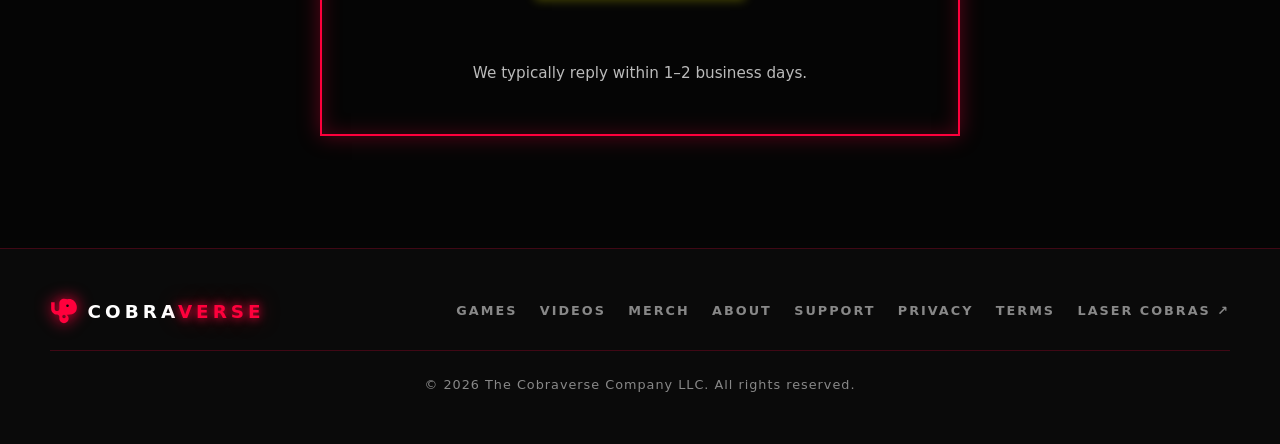
==== commit 4ea8da65: "added etsy store link" ====
--- a/index.html
+++ b/index.html
@@ -201,44 +201,12 @@
     <div class="section-head">
       <p class="eyebrow">Wear the venom</p>
       <h2>Merch</h2>
-      <p class="section-lead">Apparel and collectibles from every faction. Store launching soon.</p>
-    </div>
-
-    <div class="cards merch-cards">
-      <article class="card merch">
-        <div class="card-media media-laser"></div>
-        <div class="card-body">
-          <h3>Laser Cobra Tee</h3>
-          <span class="price">$28</span>
-          <a href="#contact" class="btn btn-small">Notify Me</a>
-        </div>
-      </article>
-      <article class="card merch">
-        <div class="card-media media-mecha"></div>
-        <div class="card-body">
-          <h3>Mecha Cobra Figure</h3>
-          <span class="price">$45</span>
-          <a href="#contact" class="btn btn-small">Notify Me</a>
-        </div>
-      </article>
-      <article class="card merch">
-        <div class="card-media media-ice"></div>
-        <div class="card-body">
-          <h3>Ice Cobra Hoodie</h3>
-          <span class="price">$54</span>
-          <a href="#contact" class="btn btn-small">Notify Me</a>
-        </div>
-      </article>
-      <article class="card merch">
-        <div class="card-media media-fire"></div>
-        <div class="card-body">
-          <h3>Fire Cobra Poster</h3>
-          <span class="price">$18</span>
-          <a href="#contact" class="btn btn-small">Notify Me</a>
-        </div>
-      </article>
-    </div>
-    <p class="section-note">When your store is ready, swap the "Notify Me" buttons for links to Etsy, Shopify, or your storefront.</p>
+      <p class="section-lead">Apparel and gear from the cobra multiverse, sold through our Etsy shop.</p>
+    </div>
+
+    <div class="merch-cta">
+      <a href="https://www.etsy.com/shop/TheCobraverseCompany" class="btn btn-primary" target="_blank" rel="noopener">Visit the Etsy Shop <span class="ext-arrow" aria-hidden="true">↗</span></a>
+    </div>
   </section>
 
   <!-- ===== ABOUT ===== -->
@@ -339,6 +307,7 @@
     </symbol>
   </svg>
 
+  <script src="notice.js"></script>
   <script src="script.js"></script>
 
   <!--
--- a/styles.css
+++ b/styles.css
@@ -328,6 +328,8 @@
 .merch .card-body { display: flex; flex-direction: column; align-items: flex-start; gap: .6rem; padding: 1.1rem; }
 .merch .card-body h3 { font-size: 1rem; }
 .price { font-weight: 800; color: var(--yellow); font-size: 1.15rem; text-shadow: var(--glow-yel); }
+.merch-cta { text-align: center; }
+.merch-cta .ext-arrow { font-size: .9em; }
 
 /* ---------- About ---------- */
 .about-grid { display: grid; grid-template-columns: 1.4fr 1fr; gap: clamp(2rem, 5vw, 4rem); align-items: center; }
@@ -397,6 +399,13 @@
   padding: 1.4rem 1.6rem; margin: 2rem 0;
 }
 .legal .callout p:last-child { margin-bottom: 0; }
+.legal .summary {
+  border: 1px solid var(--line); border-left: 3px solid var(--yellow);
+  background: var(--surface); padding: 1.4rem 1.6rem; margin: 2rem 0;
+}
+.legal .summary h2 { margin: 0 0 .9rem; font-size: 1.1rem; }
+.legal .summary ul { margin-bottom: .9rem; }
+.legal .summary p:last-child { margin-bottom: 0; font-size: .85rem; color: var(--muted-2); }
 .legal .disclaimer { color: var(--muted-2); font-size: .85rem; font-style: italic; border-top: 1px solid var(--line); margin-top: 3rem; padding-top: 1.5rem; }
 .back-link { display: inline-block; margin-bottom: 2rem; color: var(--muted); font-size: .8rem; letter-spacing: 2px; text-transform: uppercase; }
 .back-link:hover { color: var(--red); text-shadow: var(--glow-red); }
@@ -440,3 +449,34 @@
   * { animation: none !important; scroll-behavior: auto; }
   .reveal { opacity: 1; transform: none; transition: none; }
 }
+
+/* ---- Site notice banner (injected by notice.js; see that file to enable) ---- */
+:root { --notice-h: 0px; }
+.notice {
+  position: fixed; top: 0; left: 0; right: 0; z-index: 60;
+  display: flex; align-items: center; justify-content: center; gap: 1rem;
+  padding: .6rem clamp(1rem, 4vw, 2.5rem);
+  background: var(--yellow); color: #000;
+  font-size: .9rem; line-height: 1.45; letter-spacing: .3px;
+}
+.notice-text { margin: 0; text-align: center; color: #000; }
+.notice-text strong { color: #000; font-size: .75rem; letter-spacing: 2px; text-transform: uppercase; margin-right: .5rem; }
+.notice-text a { color: #000; font-weight: 700; text-decoration: underline; text-underline-offset: 3px; white-space: nowrap; }
+.notice-text a:hover { text-shadow: none; opacity: .75; }
+.notice-close {
+  flex: none; width: 28px; height: 28px; border-radius: 50%;
+  background: none; border: 1px solid rgba(0,0,0,.4); color: #000;
+  font-size: 1.1rem; line-height: 1; cursor: pointer;
+}
+.notice-close:hover { background: rgba(0,0,0,.12); }
+/* Everything pinned to or measured from the top of the page shifts down by the banner height. */
+.nav { top: var(--notice-h); }
+.hero { padding-top: calc(120px + var(--notice-h)); }
+.legal { padding-top: calc(130px + var(--notice-h)); }
+@media (max-width: 720px) {
+  .nav-links { top: calc(60px + var(--notice-h)); }
+  /* The closed menu hides by sliding up. The original -120% was measured from its own height, so
+     once the banner pushes `top` down the menu's bottom edge peeks out below the nav. Slide it up
+     by its full height PLUS the offset so the bottom edge always lands above the viewport. */
+  .nav-links:not(.open) { transform: translateY(calc(-100% - 70px - var(--notice-h))); }
+}
